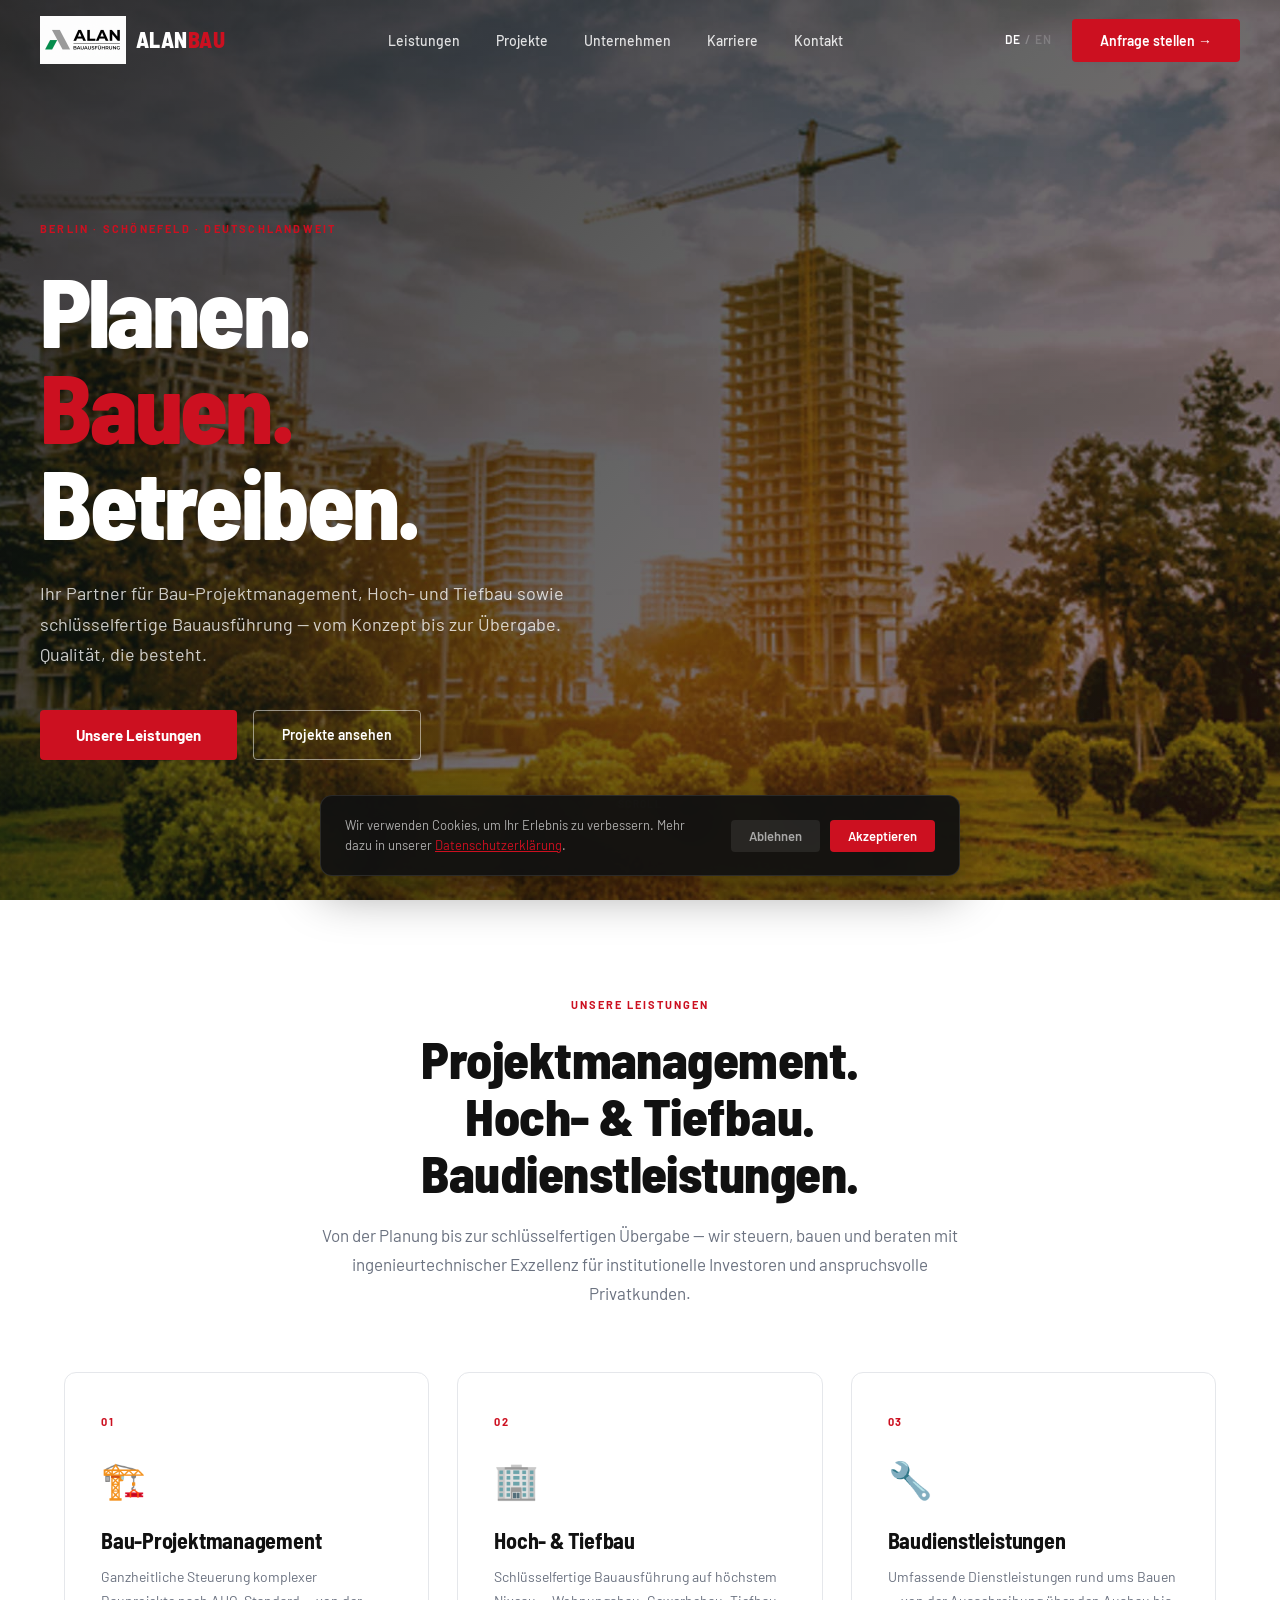
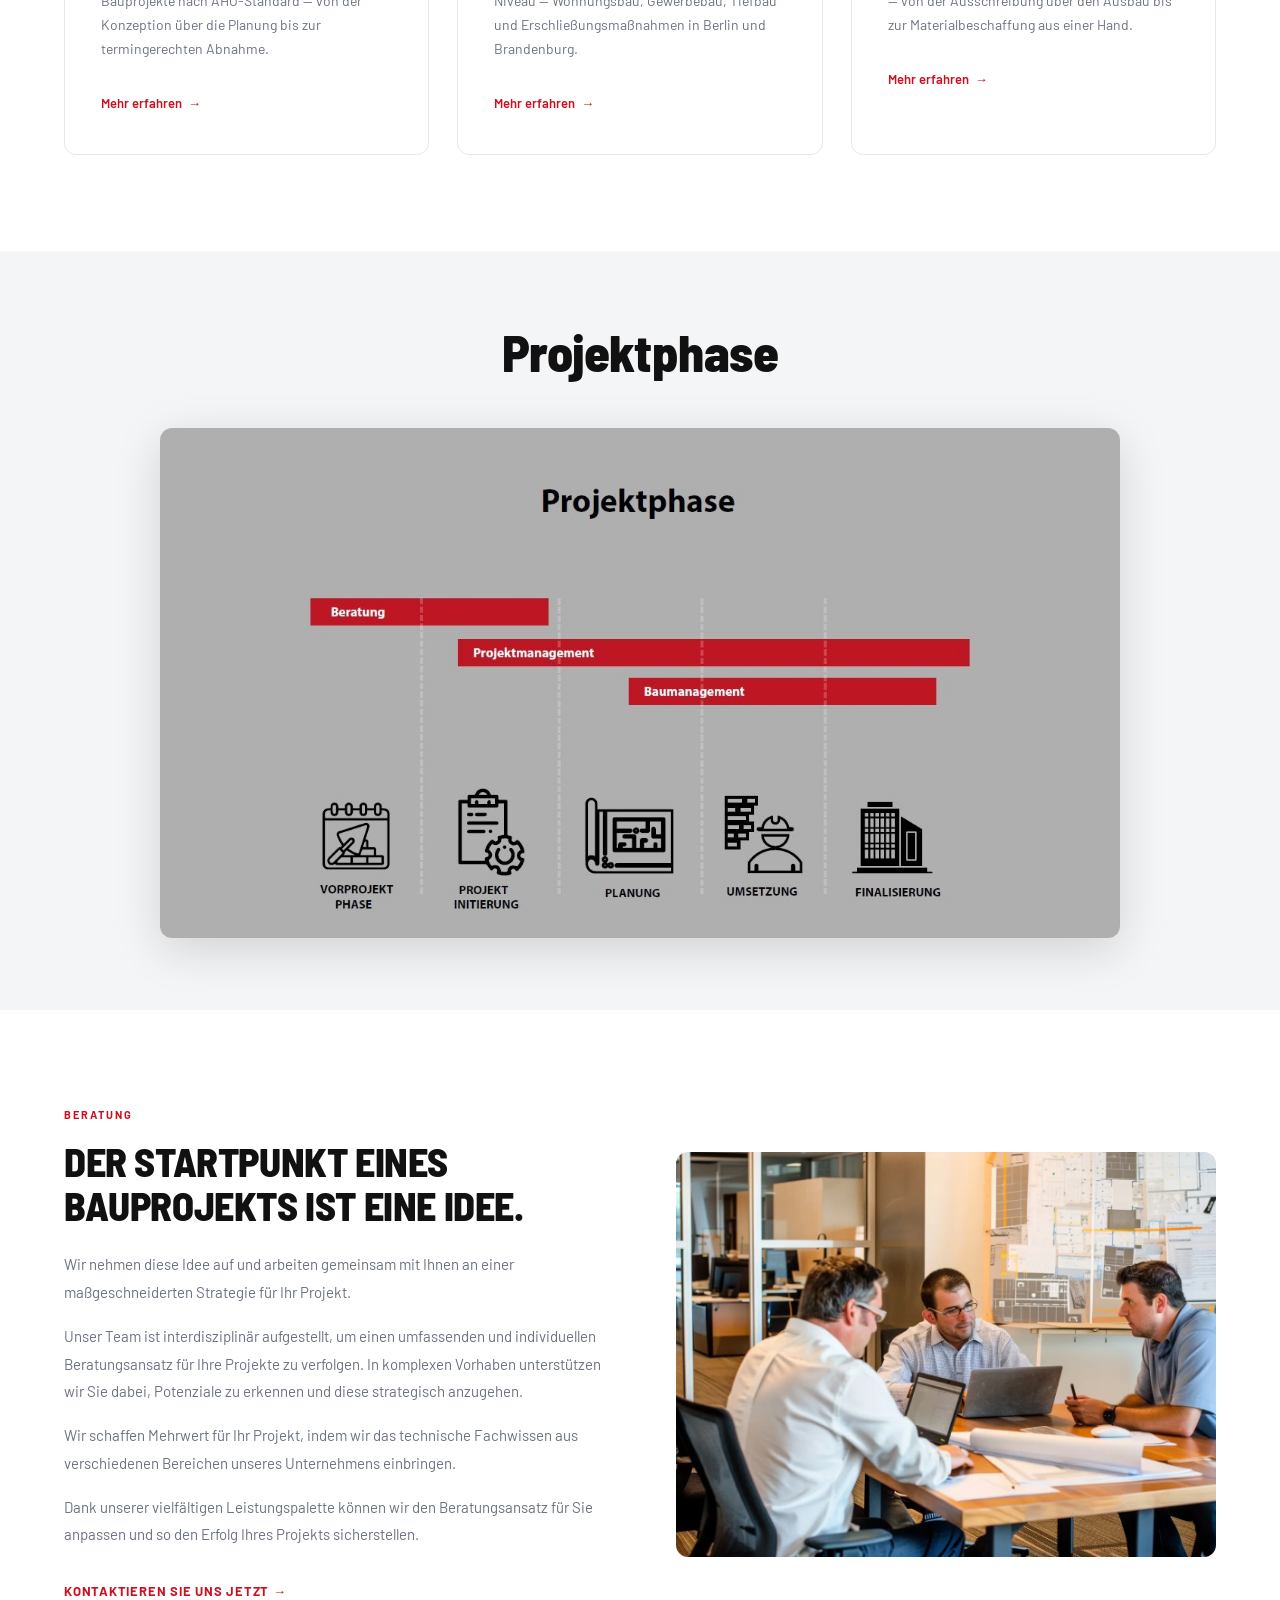
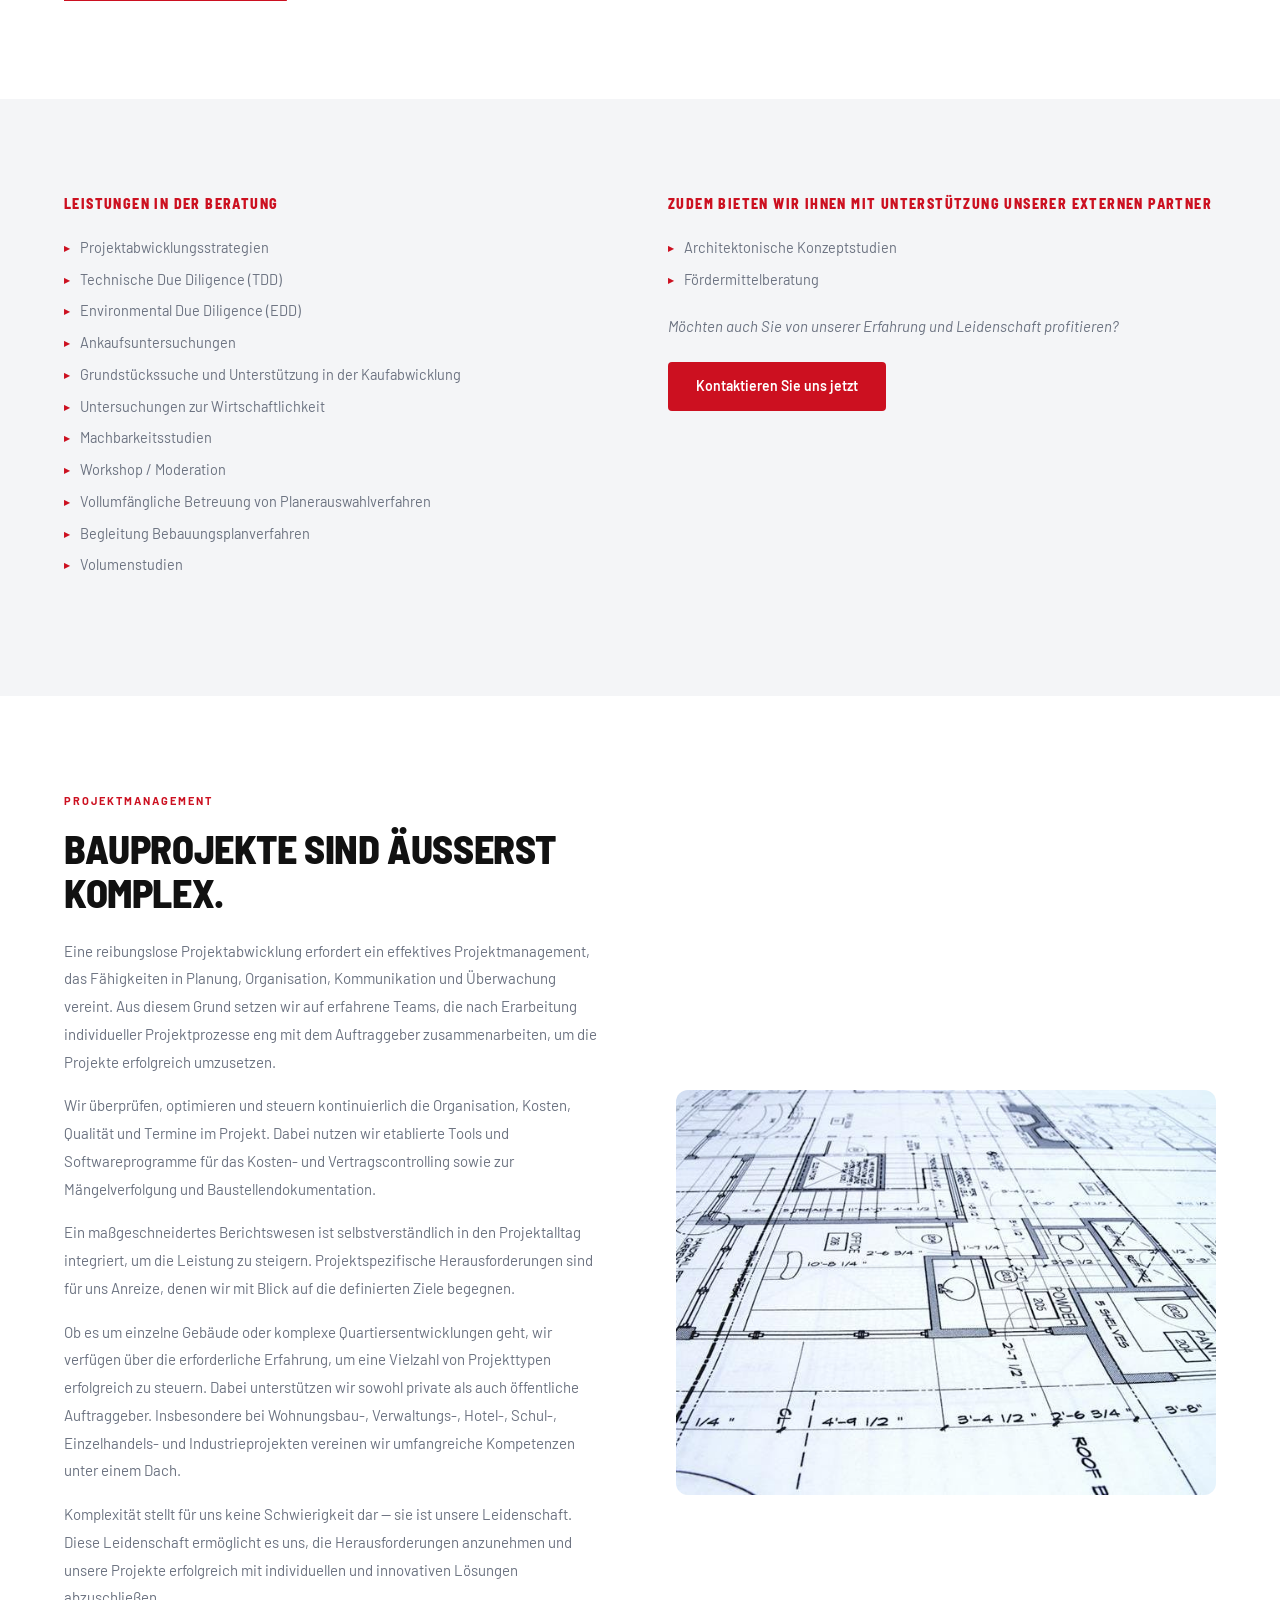
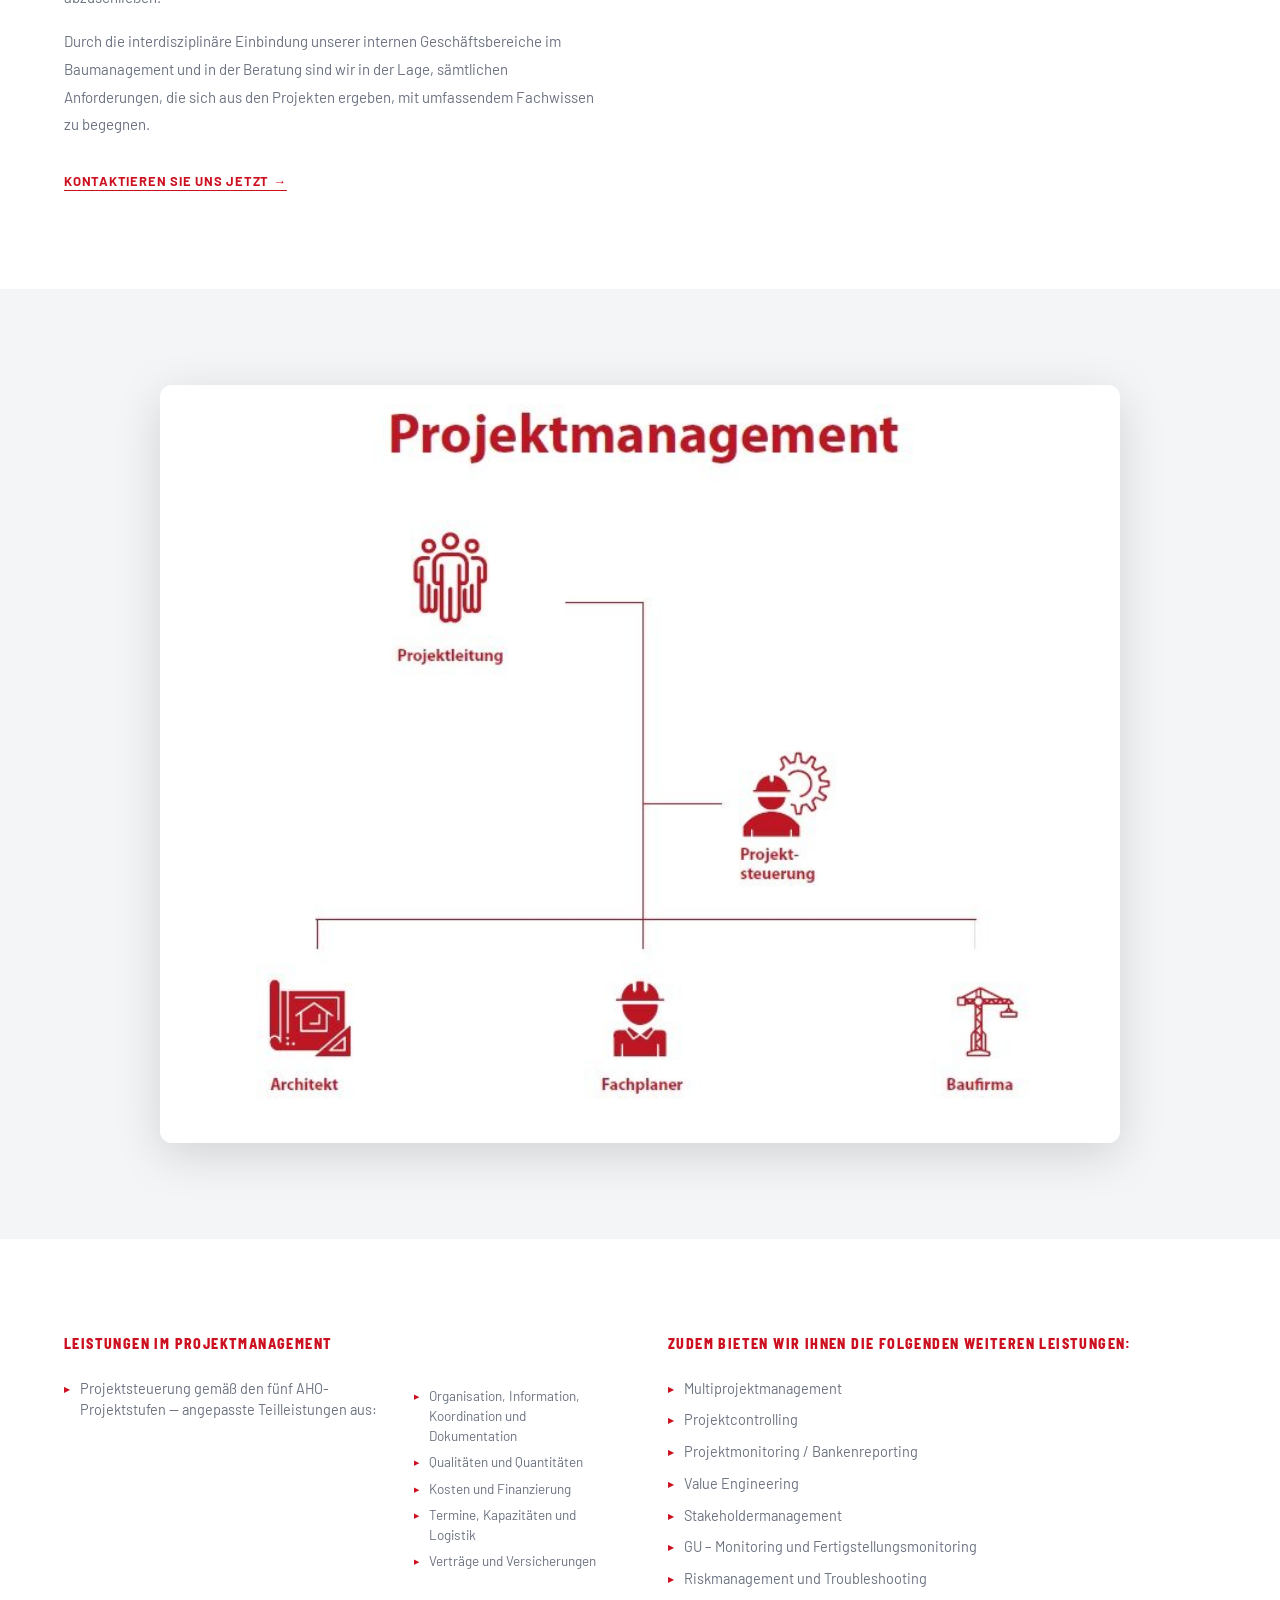
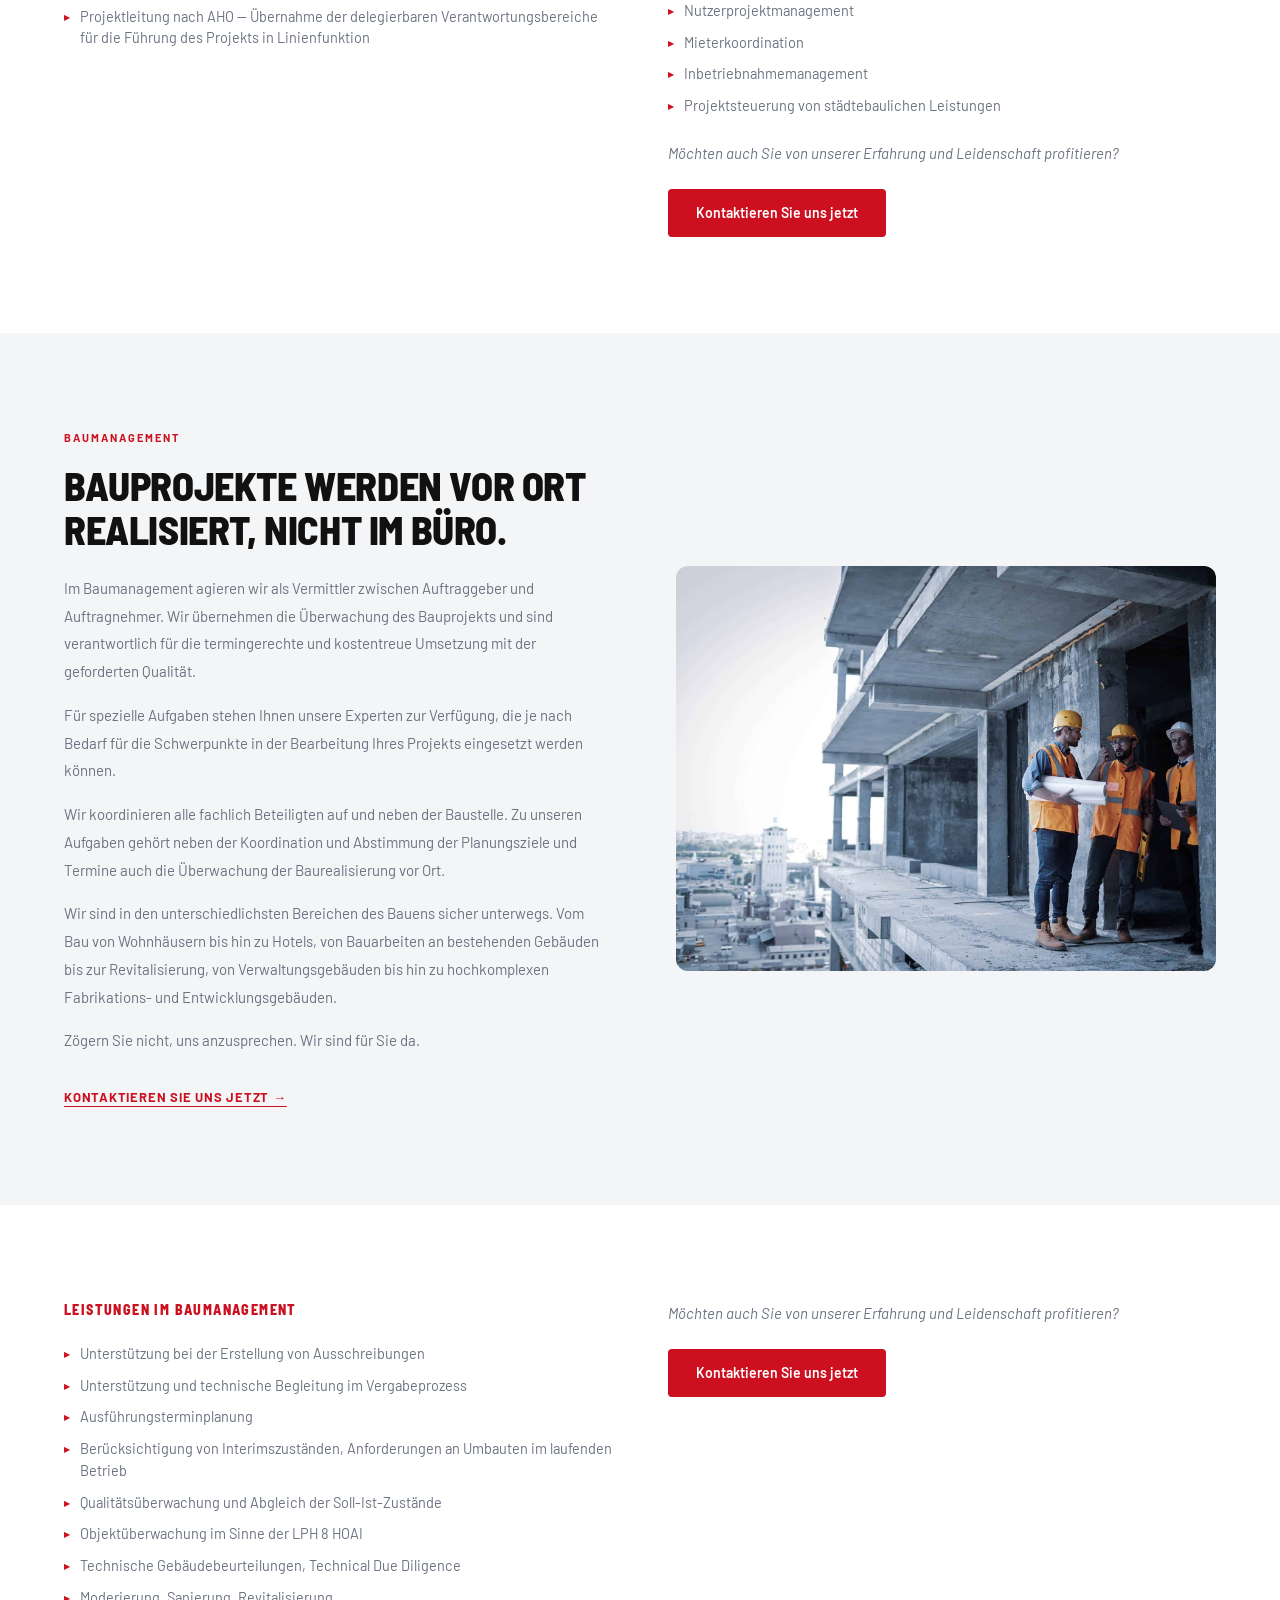
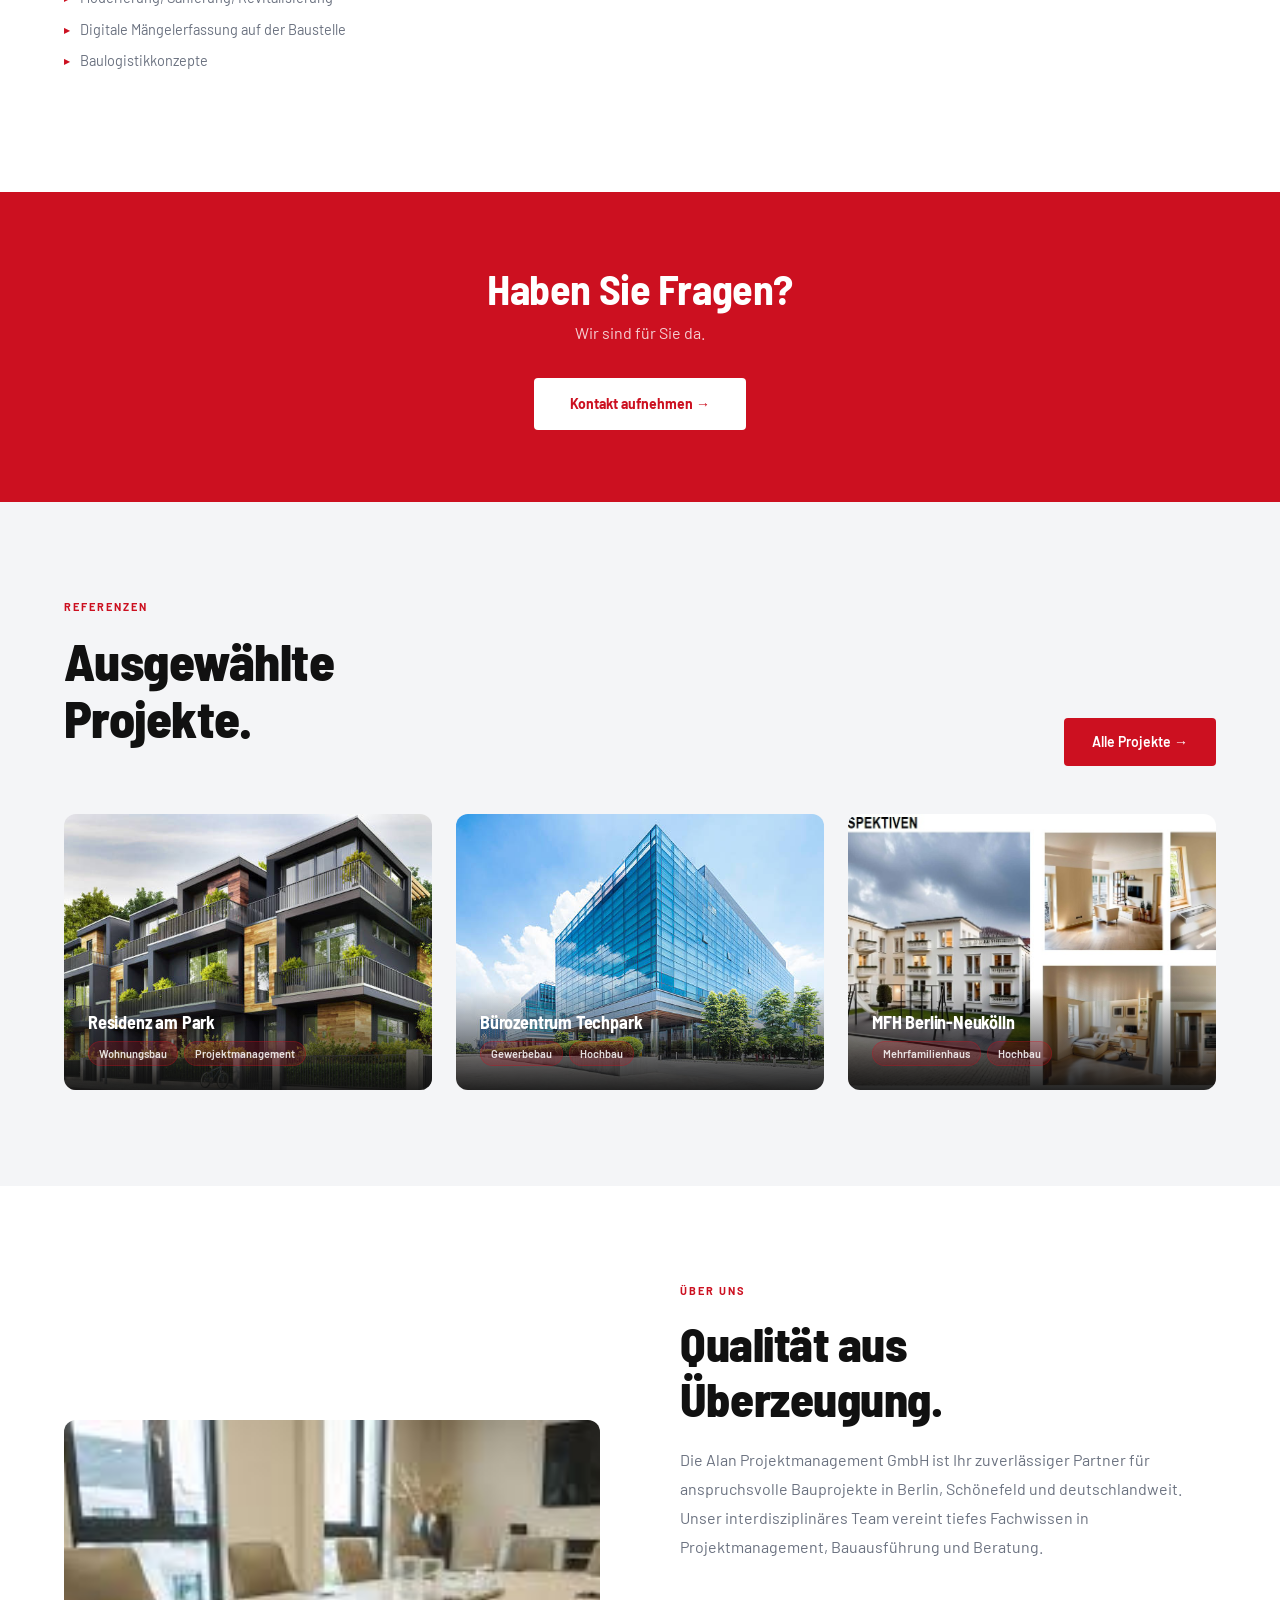
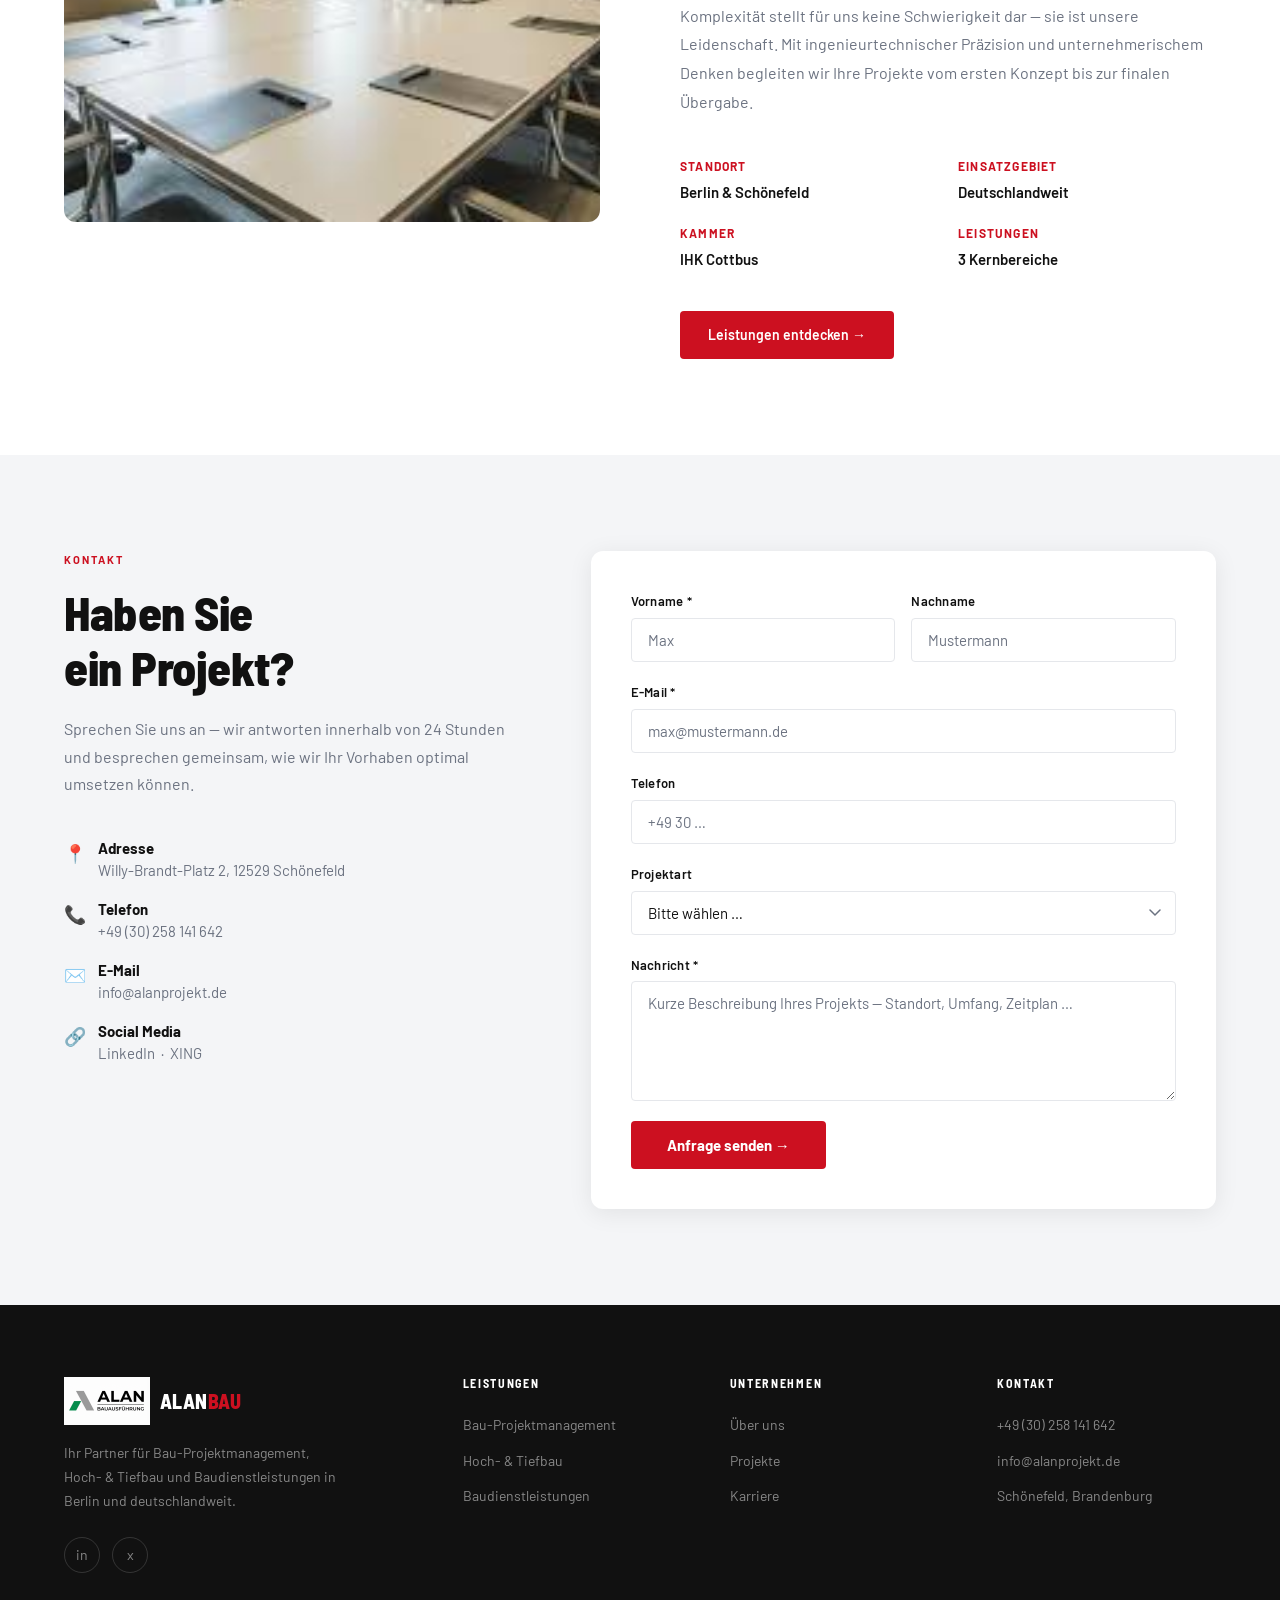
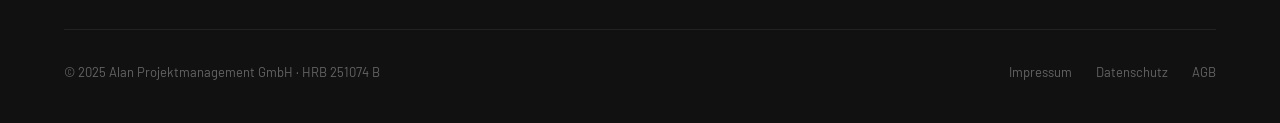
==== index.html @ 05eccf6a "feat: add complete alanbau.de website (v2.1) All HTML pages, CSS, JS, assets, robots.txt, sitemap.xm" ====
<!DOCTYPE html>
<html lang="de">
<head>
  <meta charset="UTF-8">
  <meta name="viewport" content="width=device-width, initial-scale=1.0">

  <!-- Security -->
  <meta http-equiv="X-Frame-Options" content="SAMEORIGIN">
  <meta http-equiv="Referrer-Policy" content="strict-origin-when-cross-origin">
  <meta http-equiv="Permissions-Policy" content="camera=(), microphone=(), geolocation=()">

  <!-- SEO -->
  <title>ALANBAU — Bau-Projektmanagement · Hoch- & Tiefbau · Berlin & Brandenburg</title>
  <meta name="description" content="Alan Projektmanagement GmbH — Ihr Partner für Bau-Projektmanagement, Hoch- & Tiefbau und Baudienstleistungen in Berlin, Schönefeld und deutschlandweit. Vom Konzept bis zur Übergabe.">
  <meta name="robots" content="index, follow">
  <link rel="canonical" href="https://www.alanbau.de/">

  <!-- Open Graph -->
  <meta property="og:type"        content="website">
  <meta property="og:url"         content="https://www.alanbau.de/">
  <meta property="og:title"       content="ALANBAU — Bau-Projektmanagement · Hoch- & Tiefbau · Berlin">
  <meta property="og:description" content="Ihr Partner für Bau-Projektmanagement, Hoch- & Tiefbau und Baudienstleistungen. Qualität aus Überzeugung — vom Konzept bis zur Übergabe.">
  <meta property="og:image"       content="https://www.alanbau.de/assets/images/bauprojekt.jpg">
  <meta property="og:locale"      content="de_DE">

  <!-- Favicon -->
  <link rel="icon" href="./assets/favicon.ico">

  <!-- Fonts -->
  <link rel="preconnect" href="https://fonts.googleapis.com">
  <link rel="preconnect" href="https://fonts.gstatic.com" crossorigin>
  <link rel="stylesheet" href="https://fonts.googleapis.com/css2?family=Barlow:wght@400;500;600&family=Barlow+Semi+Condensed:wght@600;700;800&display=swap">

  <!-- Styles -->
  <link rel="stylesheet" href="./assets/css/main.css">

  <!-- Schema.org -->
  <script type="application/ld+json">
  {
    "@context": "https://schema.org",
    "@type": "LocalBusiness",
    "name": "Alan Projektmanagement GmbH",
    "alternateName": "ALANBAU",
    "url": "https://www.alanbau.de",
    "logo": "https://www.alanbau.de/assets/images/logo.png",
    "image": "https://www.alanbau.de/assets/images/bauprojekt.jpg",
    "telephone": "+4930258141642",
    "email": "info@alanprojekt.de",
    "address": {
      "@type": "PostalAddress",
      "streetAddress": "Willy-Brandt-Platz 2",
      "postalCode": "12529",
      "addressLocality": "Schönefeld",
      "addressRegion": "Brandenburg",
      "addressCountry": "DE"
    },
    "geo": {
      "@type": "GeoCoordinates",
      "latitude": 52.3804,
      "longitude": 13.5210
    },
    "areaServed": ["Berlin", "Brandenburg", "Deutschland"],
    "sameAs": [
      "https://www.linkedin.com/company/alan-consulting-bau-projektmanagement-gmbh/",
      "https://www.xing.com/pages/alan-projektmanagement-gmbh/about_us"
    ]
  }
  </script>
</head>
<body>

  <!-- ═══════════════════════════ COOKIE BANNER ═══════════════════════════ -->
  <div class="cookie-banner" id="cookie-banner" style="display:none" role="dialog" aria-label="Cookie-Einstellungen">
    <p class="cookie-text">
      Wir verwenden Cookies, um Ihr Erlebnis zu verbessern.
      Mehr dazu in unserer <a href="./datenschutz.html">Datenschutzerklärung</a>.
    </p>
    <div class="cookie-actions">
      <button class="cookie-btn cookie-btn--decline" id="cookie-decline">Ablehnen</button>
      <button class="cookie-btn cookie-btn--accept"  id="cookie-accept">Akzeptieren</button>
    </div>
  </div>

  <!-- ═══════════════════════════ MOBILE OVERLAY ═══════════════════════════ -->
  <div class="nav-mobile-overlay" id="mobile-overlay" role="navigation" aria-label="Mobile Navigation">
    <button class="nav-mobile-close" id="mobile-close" aria-label="Menü schließen">&#x2715;</button>
    <a href="#services">Leistungen</a>
    <a href="#projects">Projekte</a>
    <a href="./ueber-uns.html">Unternehmen</a>
    <a href="./karriere.html">Karriere</a>
    <a href="#contact">Kontakt</a>
  </div>

  <!-- ═══════════════════════════ NAVBAR ═══════════════════════════ -->
  <nav id="navbar" role="navigation" aria-label="Hauptnavigation">
    <a href="./index.html" class="nav-logo" aria-label="ALANBAU — Startseite">
      <img src="./assets/images/logo.png" alt="ALANBAU Logo" width="48" height="48">
      <span class="nav-logo-text">ALAN<span class="red">BAU</span></span>
    </a>

    <ul class="nav-links">
      <li><a href="#services">Leistungen</a></li>
      <li><a href="#projects">Projekte</a></li>
      <li><a href="./ueber-uns.html">Unternehmen</a></li>
      <li><a href="./karriere.html">Karriere</a></li>
      <li><a href="#contact">Kontakt</a></li>
    </ul>

    <div class="nav-right">
      <div class="lang-toggle" aria-label="Sprache">
        <span class="active">DE</span>
        <span style="color:rgba(255,255,255,0.25)">/</span>
        <span style="opacity:0.3">EN</span>
      </div>
      <button class="btn-primary" onclick="document.getElementById('contact').scrollIntoView({behavior:'smooth'})" aria-label="Projektanfrage stellen">
        Anfrage stellen →
      </button>
      <button class="nav-hamburger" id="hamburger" aria-label="Menü öffnen" aria-expanded="false" aria-controls="mobile-overlay">
        <span></span>
        <span></span>
        <span></span>
      </button>
    </div>
  </nav>

  <!-- ═══════════════════════════ HERO ═══════════════════════════ -->
  <section id="hero" aria-label="Hero">
    <video class="hero-bg" autoplay loop muted playsinline aria-hidden="true" poster="./assets/images/bauprojekt.jpg">
      <source src="./assets/video/hero.mp4" type="video/mp4">
    </video>
    <div class="hero-gradient" aria-hidden="true"></div>

    <div class="hero-content">
      <p class="hero-eyebrow" id="hero-eyebrow">BERLIN · SCHÖNEFELD · DEUTSCHLANDWEIT</p>

      <h1 class="hero-title" id="hero-title">
        Planen.<br>
        <span class="red">Bauen.</span><br>
        Betreiben.
      </h1>

      <p class="hero-sub" id="hero-sub">
        Ihr Partner für Bau-Projektmanagement, Hoch- und Tiefbau sowie schlüsselfertige Bauausführung — vom Konzept bis zur Übergabe. Qualität, die besteht.
      </p>

      <div class="hero-ctas" id="hero-ctas">
        <button class="btn-hero" onclick="document.getElementById('services').scrollIntoView({behavior:'smooth'})">
          Unsere Leistungen
        </button>
        <button class="btn-ghost" onclick="document.getElementById('projects').scrollIntoView({behavior:'smooth'})">
          Projekte ansehen
        </button>
      </div>
    </div>

    <div class="hero-scroll" aria-hidden="true">
      <span>Scroll</span>
      <div class="scroll-line"></div>
    </div>
  </section>

  <!-- ═══════════════════════════ SERVICES ═══════════════════════════ -->
  <section id="services" class="section" aria-labelledby="services-title">
    <div class="container">
      <div class="services-header">
        <p class="section-label">Unsere Leistungen</p>
        <h2 class="section-title" id="services-title">
          Projektmanagement.<br>Hoch- &amp; Tiefbau.<br>Baudienstleistungen.
        </h2>
        <p class="section-sub">
          Von der Planung bis zur schlüsselfertigen Übergabe — wir steuern, bauen und beraten mit ingenieurtechnischer Exzellenz für institutionelle Investoren und anspruchsvolle Privatkunden.
        </p>
      </div>

      <div class="services-grid">
        <!-- Card 1 -->
        <div class="service-card tilt-card reveal" data-service="projektmanagement" role="button" tabindex="0" aria-label="Mehr zu Bau-Projektmanagement">
          <p class="service-num">01</p>
          <span class="service-icon" aria-hidden="true">🏗️</span>
          <h3 class="service-name">Bau-Projektmanagement</h3>
          <p class="service-desc">
            Ganzheitliche Steuerung komplexer Bauprojekte nach AHO-Standard — von der Konzeption über die Planung bis zur termingerechten Abnahme.
          </p>
          <span class="service-link">Mehr erfahren <span aria-hidden="true">→</span></span>
        </div>

        <!-- Card 2 -->
        <div class="service-card tilt-card reveal" data-service="hochtiefbau" role="button" tabindex="0" aria-label="Mehr zu Hoch- und Tiefbau">
          <p class="service-num">02</p>
          <span class="service-icon" aria-hidden="true">🏢</span>
          <h3 class="service-name">Hoch- &amp; Tiefbau</h3>
          <p class="service-desc">
            Schlüsselfertige Bauausführung auf höchstem Niveau — Wohnungsbau, Gewerbebau, Tiefbau und Erschließungsmaßnahmen in Berlin und Brandenburg.
          </p>
          <span class="service-link">Mehr erfahren <span aria-hidden="true">→</span></span>
        </div>

        <!-- Card 3 -->
        <div class="service-card tilt-card reveal" data-service="baudienstleistungen" role="button" tabindex="0" aria-label="Mehr zu Baudienstleistungen">
          <p class="service-num">03</p>
          <span class="service-icon" aria-hidden="true">🔧</span>
          <h3 class="service-name">Baudienstleistungen</h3>
          <p class="service-desc">
            Umfassende Dienstleistungen rund ums Bauen — von der Ausschreibung über den Ausbau bis zur Materialbeschaffung aus einer Hand.
          </p>
          <span class="service-link">Mehr erfahren <span aria-hidden="true">→</span></span>
        </div>
      </div>
    </div>
  </section>

  <!-- ═══════════════════════════ PROJEKTPHASE INFOGRAFIK ═══════════════════════════ -->
  <section id="projektphasen" aria-labelledby="projektphasen-title">
    <div class="container">
      <div class="infografik-wrap reveal">
        <h2 class="section-title" id="projektphasen-title">Projektphase</h2>
        <img
          class="infografik-img"
          src="./assets/images/projektphase-infografik.jpg"
          alt="Übersicht der Projektphasen: Beratung, Projektmanagement und Baumanagement über Vorprojektphase, Projektinitiierung, Planung, Umsetzung und Finalisierung"
          loading="lazy">
      </div>
    </div>
  </section>

  <!-- ═══════════════════════════ BERATUNG ═══════════════════════════ -->
  <section class="section" id="beratung" aria-labelledby="beratung-title">
    <div class="container">
      <div class="content-split reveal">
        <div>
          <p class="section-label">Beratung</p>
          <h2 class="content-title" id="beratung-title">Der Startpunkt eines Bauprojekts ist eine Idee.</h2>
          <div class="content-body">
            <p>Wir nehmen diese Idee auf und arbeiten gemeinsam mit Ihnen an einer maßgeschneiderten Strategie für Ihr Projekt.</p>
            <p>Unser Team ist interdisziplinär aufgestellt, um einen umfassenden und individuellen Beratungsansatz für Ihre Projekte zu verfolgen. In komplexen Vorhaben unterstützen wir Sie dabei, Potenziale zu erkennen und diese strategisch anzugehen.</p>
            <p>Wir schaffen Mehrwert für Ihr Projekt, indem wir das technische Fachwissen aus verschiedenen Bereichen unseres Unternehmens einbringen.</p>
            <p>Dank unserer vielfältigen Leistungspalette können wir den Beratungsansatz für Sie anpassen und so den Erfolg Ihres Projekts sicherstellen.</p>
          </div>
          <a href="#contact" class="content-cta">Kontaktieren Sie uns jetzt →</a>
        </div>
        <div class="content-img-wrap">
          <img src="./assets/images/team-meeting.webp" alt="Beratungsgespräch im Team — Alan Projektmanagement GmbH" loading="lazy">
        </div>
      </div>
    </div>
  </section>

  <!-- Beratung — Leistungsliste -->
  <section class="section section--alt" aria-label="Leistungen in der Beratung">
    <div class="container">
      <div class="leistungen-cols reveal">
        <div>
          <h3 class="leistungen-col-title">Leistungen in der Beratung</h3>
          <ul class="leistungen-list">
            <li>Projektabwicklungsstrategien</li>
            <li>Technische Due Diligence (TDD)</li>
            <li>Environmental Due Diligence (EDD)</li>
            <li>Ankaufsuntersuchungen</li>
            <li>Grundstückssuche und Unterstützung in der Kaufabwicklung</li>
            <li>Untersuchungen zur Wirtschaftlichkeit</li>
            <li>Machbarkeitsstudien</li>
            <li>Workshop / Moderation</li>
            <li>Vollumfängliche Betreuung von Planerauswahlverfahren</li>
            <li>Begleitung Bebauungsplanverfahren</li>
            <li>Volumenstudien</li>
          </ul>
        </div>
        <div>
          <h3 class="leistungen-col-title">Zudem bieten wir Ihnen mit Unterstützung unserer externen Partner</h3>
          <ul class="leistungen-list">
            <li>Architektonische Konzeptstudien</li>
            <li>Fördermittelberatung</li>
          </ul>
          <p class="leistungen-cta-text">Möchten auch Sie von unserer Erfahrung und Leidenschaft profitieren?</p>
          <a href="#contact" class="btn-primary">Kontaktieren Sie uns jetzt</a>
        </div>
      </div>
    </div>
  </section>

  <!-- ═══════════════════════════ PROJEKTMANAGEMENT DETAIL ═══════════════════════════ -->
  <section class="section" id="projektmanagement-detail" aria-labelledby="pm-title">
    <div class="container">
      <div class="content-split content-split--reverse reveal">
        <div class="content-img-wrap">
          <img src="./assets/images/architekturplaene.jpg" alt="Projektmanagement — Team bei der Bauplanung" loading="lazy">
        </div>
        <div>
          <p class="section-label">Projektmanagement</p>
          <h2 class="content-title" id="pm-title">Bauprojekte sind äusserst komplex.</h2>
          <div class="content-body">
            <p>Eine reibungslose Projektabwicklung erfordert ein effektives Projektmanagement, das Fähigkeiten in Planung, Organisation, Kommunikation und Überwachung vereint. Aus diesem Grund setzen wir auf erfahrene Teams, die nach Erarbeitung individueller Projektprozesse eng mit dem Auftraggeber zusammenarbeiten, um die Projekte erfolgreich umzusetzen.</p>
            <p>Wir überprüfen, optimieren und steuern kontinuierlich die Organisation, Kosten, Qualität und Termine im Projekt. Dabei nutzen wir etablierte Tools und Softwareprogramme für das Kosten- und Vertragscontrolling sowie zur Mängelverfolgung und Baustellendokumentation.</p>
            <p>Ein maßgeschneidertes Berichtswesen ist selbstverständlich in den Projektalltag integriert, um die Leistung zu steigern. Projektspezifische Herausforderungen sind für uns Anreize, denen wir mit Blick auf die definierten Ziele begegnen.</p>
            <p>Ob es um einzelne Gebäude oder komplexe Quartiersentwicklungen geht, wir verfügen über die erforderliche Erfahrung, um eine Vielzahl von Projekttypen erfolgreich zu steuern. Dabei unterstützen wir sowohl private als auch öffentliche Auftraggeber. Insbesondere bei Wohnungsbau-, Verwaltungs-, Hotel-, Schul-, Einzelhandels- und Industrieprojekten vereinen wir umfangreiche Kompetenzen unter einem Dach.</p>
            <p>Komplexität stellt für uns keine Schwierigkeit dar — sie ist unsere Leidenschaft. Diese Leidenschaft ermöglicht es uns, die Herausforderungen anzunehmen und unsere Projekte erfolgreich mit individuellen und innovativen Lösungen abzuschließen.</p>
            <p>Durch die interdisziplinäre Einbindung unserer internen Geschäftsbereiche im Baumanagement und in der Beratung sind wir in der Lage, sämtlichen Anforderungen, die sich aus den Projekten ergeben, mit umfassendem Fachwissen zu begegnen.</p>
          </div>
          <a href="#contact" class="content-cta">Kontaktieren Sie uns jetzt →</a>
        </div>
      </div>
    </div>
  </section>

  <!-- Projektmanagement — Infografik -->
  <section class="section section--alt" aria-label="Projektmanagement Struktur">
    <div class="container">
      <div class="infografik-wrap reveal">
        <img
          class="infografik-img"
          src="./assets/images/projektmanagement-infografik.jpg"
          alt="Projektmanagement Organigramm: Projektleitung — Projektsteuerung — Architekt, Fachplaner, Baufirma"
          loading="lazy">
      </div>
    </div>
  </section>

  <!-- Projektmanagement — Leistungsliste -->
  <section class="section" aria-label="Leistungen im Projektmanagement">
    <div class="container">
      <div class="leistungen-cols reveal">
        <div>
          <h3 class="leistungen-col-title">Leistungen im Projektmanagement</h3>
          <ul class="leistungen-list">
            <li>
              Projektsteuerung gemäß den fünf AHO-Projektstufen — angepasste Teilleistungen aus:
              <ul class="leistungen-list leistungen-list--sub">
                <li>Organisation, Information, Koordination und Dokumentation</li>
                <li>Qualitäten und Quantitäten</li>
                <li>Kosten und Finanzierung</li>
                <li>Termine, Kapazitäten und Logistik</li>
                <li>Verträge und Versicherungen</li>
              </ul>
            </li>
            <li>Projektleitung nach AHO — Übernahme der delegierbaren Verantwortungsbereiche für die Führung des Projekts in Linienfunktion</li>
          </ul>
        </div>
        <div>
          <h3 class="leistungen-col-title">Zudem bieten wir Ihnen die folgenden weiteren Leistungen:</h3>
          <ul class="leistungen-list">
            <li>Multiprojektmanagement</li>
            <li>Projektcontrolling</li>
            <li>Projektmonitoring / Bankenreporting</li>
            <li>Value Engineering</li>
            <li>Stakeholdermanagement</li>
            <li>GU – Monitoring und Fertigstellungsmonitoring</li>
            <li>Riskmanagement und Troubleshooting</li>
            <li>Nutzerprojektmanagement</li>
            <li>Mieterkoordination</li>
            <li>Inbetriebnahmemanagement</li>
            <li>Projektsteuerung von städtebaulichen Leistungen</li>
          </ul>
          <p class="leistungen-cta-text">Möchten auch Sie von unserer Erfahrung und Leidenschaft profitieren?</p>
          <a href="#contact" class="btn-primary">Kontaktieren Sie uns jetzt</a>
        </div>
      </div>
    </div>
  </section>

  <!-- ═══════════════════════════ BAUMANAGEMENT ═══════════════════════════ -->
  <section class="section section--alt" id="baumanagement" aria-labelledby="bm-title">
    <div class="container">
      <div class="content-split reveal">
        <div>
          <p class="section-label">Baumanagement</p>
          <h2 class="content-title" id="bm-title">Bauprojekte werden vor Ort realisiert, nicht im Büro.</h2>
          <div class="content-body">
            <p>Im Baumanagement agieren wir als Vermittler zwischen Auftraggeber und Auftragnehmer. Wir übernehmen die Überwachung des Bauprojekts und sind verantwortlich für die termingerechte und kostentreue Umsetzung mit der geforderten Qualität.</p>
            <p>Für spezielle Aufgaben stehen Ihnen unsere Experten zur Verfügung, die je nach Bedarf für die Schwerpunkte in der Bearbeitung Ihres Projekts eingesetzt werden können.</p>
            <p>Wir koordinieren alle fachlich Beteiligten auf und neben der Baustelle. Zu unseren Aufgaben gehört neben der Koordination und Abstimmung der Planungsziele und Termine auch die Überwachung der Baurealisierung vor Ort.</p>
            <p>Wir sind in den unterschiedlichsten Bereichen des Bauens sicher unterwegs. Vom Bau von Wohnhäusern bis hin zu Hotels, von Bauarbeiten an bestehenden Gebäuden bis zur Revitalisierung, von Verwaltungsgebäuden bis hin zu hochkomplexen Fabrikations- und Entwicklungsgebäuden.</p>
            <p>Zögern Sie nicht, uns anzusprechen. Wir sind für Sie da.</p>
          </div>
          <a href="#contact" class="content-cta">Kontaktieren Sie uns jetzt →</a>
        </div>
        <div class="content-img-wrap">
          <img src="./assets/images/bauarbeiter.jpg" alt="Baumanagement — Fachleute auf der Baustelle bei der Planung" loading="lazy">
        </div>
      </div>
    </div>
  </section>

  <!-- Baumanagement — Leistungsliste -->
  <section class="section" aria-label="Leistungen im Baumanagement">
    <div class="container">
      <div class="leistungen-cols reveal">
        <div>
          <h3 class="leistungen-col-title">Leistungen im Baumanagement</h3>
          <ul class="leistungen-list">
            <li>Unterstützung bei der Erstellung von Ausschreibungen</li>
            <li>Unterstützung und technische Begleitung im Vergabeprozess</li>
            <li>Ausführungsterminplanung</li>
            <li>Berücksichtigung von Interimszuständen, Anforderungen an Umbauten im laufenden Betrieb</li>
            <li>Qualitätsüberwachung und Abgleich der Soll-Ist-Zustände</li>
            <li>Objektüberwachung im Sinne der LPH 8 HOAI</li>
            <li>Technische Gebäudebeurteilungen, Technical Due Diligence</li>
            <li>Moderierung, Sanierung, Revitalisierung</li>
            <li>Digitale Mängelerfassung auf der Baustelle</li>
            <li>Baulogistikkonzepte</li>
          </ul>
        </div>
        <div>
          <p class="leistungen-cta-text">Möchten auch Sie von unserer Erfahrung und Leidenschaft profitieren?</p>
          <a href="#contact" class="btn-primary">Kontaktieren Sie uns jetzt</a>
        </div>
      </div>
    </div>
  </section>

  <!-- ═══════════════════════════ CTA CALLOUT ═══════════════════════════ -->
  <section class="cta-callout" aria-label="Kontaktaufruf">
    <div class="container">
      <h2>Haben Sie Fragen?</h2>
      <p>Wir sind für Sie da.</p>
      <a href="#contact" class="btn-white">Kontakt aufnehmen →</a>
    </div>
  </section>

  <!-- ═══════════════════════════ PROJECTS ═══════════════════════════ -->
  <section id="projects" class="section section--alt" aria-labelledby="projects-title">
    <div class="container">
      <div class="projects-header">
        <div>
          <p class="section-label">Referenzen</p>
          <h2 class="section-title" id="projects-title">Ausgewählte<br>Projekte.</h2>
        </div>
        <a href="./projekte.html" class="btn-primary">Alle Projekte →</a>
      </div>

      <div class="projects-grid">
        <!-- Projekt 1 -->
        <div class="project-card reveal"
             data-lightbox="./assets/images/projekt-residenz-am-park.jpg"
             data-lightbox-alt="Residenz am Park"
             role="button" tabindex="0" aria-label="Projekt: Residenz am Park — Vollbild öffnen">
          <img class="project-img" src="./assets/images/projekt-residenz-am-park.jpg" alt="Residenz am Park — Wohnbauprojekt" loading="lazy">
          <div class="project-card-content">
            <h3 class="project-name">Residenz am Park</h3>
            <div class="project-tags">
              <span class="project-tag">Wohnungsbau</span>
              <span class="project-tag">Projektmanagement</span>
            </div>
          </div>
        </div>

        <!-- Projekt 2 -->
        <div class="project-card reveal"
             data-lightbox="./assets/images/projekt-buerozentrum-techpark.jpg"
             data-lightbox-alt="Bürozentrum Techpark"
             role="button" tabindex="0" aria-label="Projekt: Bürozentrum Techpark — Vollbild öffnen">
          <img class="project-img" src="./assets/images/projekt-buerozentrum-techpark.jpg" alt="Bürozentrum Techpark — Gewerbebau" loading="lazy">
          <div class="project-card-content">
            <h3 class="project-name">Bürozentrum Techpark</h3>
            <div class="project-tags">
              <span class="project-tag">Gewerbebau</span>
              <span class="project-tag">Hochbau</span>
            </div>
          </div>
        </div>

        <!-- Projekt 3 -->
        <div class="project-card reveal"
             data-lightbox="./assets/images/projekt-mfh-berlin.jpg"
             data-lightbox-alt="MFH Berlin-Neukölln"
             role="button" tabindex="0" aria-label="Projekt: MFH Berlin-Neukölln — Vollbild öffnen">
          <img class="project-img" src="./assets/images/projekt-mfh-berlin.jpg" alt="MFH Berlin-Neukölln — Mehrfamilienhaus" loading="lazy">
          <div class="project-card-content">
            <h3 class="project-name">MFH Berlin-Neukölln</h3>
            <div class="project-tags">
              <span class="project-tag">Mehrfamilienhaus</span>
              <span class="project-tag">Hochbau</span>
            </div>
          </div>
        </div>
      </div>
    </div>
  </section>

  <!-- ═══════════════════════════ ABOUT ═══════════════════════════ -->
  <section id="about" class="section" aria-labelledby="about-title">
    <div class="container">
      <div class="about-grid">
        <div class="about-img-wrap reveal">
          <img src="./assets/images/besprechungsraum.jpg" alt="Besprechungsraum der Alan Projektmanagement GmbH" loading="lazy">
          <div class="about-img-accent" aria-hidden="true"></div>
        </div>

        <div class="reveal">
          <p class="section-label">Über uns</p>
          <h2 class="about-title" id="about-title">Qualität aus<br>Überzeugung.</h2>
          <p class="about-text">
            Die Alan Projektmanagement GmbH ist Ihr zuverlässiger Partner für anspruchsvolle Bauprojekte in Berlin, Schönefeld und deutschlandweit. Unser interdisziplinäres Team vereint tiefes Fachwissen in Projektmanagement, Bauausführung und Beratung.
          </p>
          <p class="about-text">
            Komplexität stellt für uns keine Schwierigkeit dar — sie ist unsere Leidenschaft. Mit ingenieurtechnischer Präzision und unternehmerischem Denken begleiten wir Ihre Projekte vom ersten Konzept bis zur finalen Übergabe.
          </p>

          <div class="about-usps">
            <div class="usp-item">
              <span class="usp-label">Standort</span>
              <span class="usp-value">Berlin &amp; Schönefeld</span>
            </div>
            <div class="usp-item">
              <span class="usp-label">Einsatzgebiet</span>
              <span class="usp-value">Deutschlandweit</span>
            </div>
            <div class="usp-item">
              <span class="usp-label">Kammer</span>
              <span class="usp-value">IHK Cottbus</span>
            </div>
            <div class="usp-item">
              <span class="usp-label">Leistungen</span>
              <span class="usp-value">3 Kernbereiche</span>
            </div>
          </div>

          <a href="./leistungen.html" class="btn-primary">Leistungen entdecken →</a>
        </div>
      </div>
    </div>
  </section>

  <!-- ═══════════════════════════ CONTACT ═══════════════════════════ -->
  <section id="contact" class="section section--alt" aria-labelledby="contact-title">
    <div class="container">
      <div class="contact-grid">
        <div class="reveal">
          <p class="section-label">Kontakt</p>
          <h2 class="contact-title" id="contact-title">Haben Sie<br>ein Projekt?</h2>
          <p class="contact-sub">
            Sprechen Sie uns an — wir antworten innerhalb von 24 Stunden und besprechen gemeinsam, wie wir Ihr Vorhaben optimal umsetzen können.
          </p>

          <div class="contact-info">
            <div class="contact-info-item">
              <span class="contact-info-icon" aria-hidden="true">📍</span>
              <div class="contact-info-text">
                <strong>Adresse</strong>
                Willy-Brandt-Platz 2, 12529 Schönefeld
              </div>
            </div>
            <div class="contact-info-item">
              <span class="contact-info-icon" aria-hidden="true">📞</span>
              <div class="contact-info-text">
                <strong>Telefon</strong>
                <a href="tel:+4930258141642">+49 (30) 258 141 642</a>
              </div>
            </div>
            <div class="contact-info-item">
              <span class="contact-info-icon" aria-hidden="true">✉️</span>
              <div class="contact-info-text">
                <strong>E-Mail</strong>
                <a href="mailto:info@alanprojekt.de">info@alanprojekt.de</a>
              </div>
            </div>
            <div class="contact-info-item">
              <span class="contact-info-icon" aria-hidden="true">🔗</span>
              <div class="contact-info-text">
                <strong>Social Media</strong>
                <a href="https://www.linkedin.com/company/alan-consulting-bau-projektmanagement-gmbh/" target="_blank" rel="noopener noreferrer">LinkedIn</a>
                &nbsp;·&nbsp;
                <a href="https://www.xing.com/pages/alan-projektmanagement-gmbh/about_us" target="_blank" rel="noopener noreferrer">XING</a>
              </div>
            </div>
          </div>
        </div>

        <div class="reveal">
          <form class="contact-form" id="contact-form" method="post" action="https://api.web3forms.com/submit" autocomplete="on" novalidate>
            <!-- Web3Forms — Access Key von https://web3forms.com eintragen -->
            <input type="hidden" name="access_key" value="DEIN_WEB3FORMS_KEY_HIER">
            <input type="hidden" name="subject" value="Neue Projektanfrage — ALANBAU">
            <input type="hidden" name="from_name" value="ALANBAU Website">
            <input type="hidden" name="redirect" value="false">
            <!-- Honeypot Spam-Schutz -->
            <input type="text" name="botcheck" style="display:none!important" tabindex="-1" autocomplete="off" aria-hidden="true">

            <div class="form-row">
              <div class="form-group">
                <label class="form-label" for="first_name">Vorname *</label>
                <input class="form-input" type="text" id="first_name" name="first_name" placeholder="Max" required autocomplete="given-name">
              </div>
              <div class="form-group">
                <label class="form-label" for="last_name">Nachname</label>
                <input class="form-input" type="text" id="last_name" name="last_name" placeholder="Mustermann" autocomplete="family-name">
              </div>
            </div>

            <div class="form-group">
              <label class="form-label" for="email">E-Mail *</label>
              <input class="form-input" type="email" id="email" name="email" placeholder="max@mustermann.de" required autocomplete="email">
            </div>

            <div class="form-group">
              <label class="form-label" for="phone">Telefon</label>
              <input class="form-input" type="tel" id="phone" name="phone" placeholder="+49 30 …" autocomplete="tel">
            </div>

            <div class="form-group">
              <label class="form-label" for="projektart">Projektart</label>
              <select class="form-select" id="projektart" name="projektart">
                <option value="">Bitte wählen …</option>
                <option value="projektmanagement">Bau-Projektmanagement</option>
                <option value="wohnungsbau">Wohnungsbau</option>
                <option value="gewerbebau">Gewerbebau</option>
                <option value="tiefbau">Tiefbau &amp; Erschließung</option>
                <option value="renovierung">Umbau &amp; Renovierung</option>
                <option value="beratung">Beratung / Due Diligence</option>
                <option value="sonstiges">Sonstiges</option>
              </select>
            </div>

            <div class="form-group">
              <label class="form-label" for="message">Nachricht *</label>
              <textarea class="form-textarea" id="message" name="message" placeholder="Kurze Beschreibung Ihres Projekts — Standort, Umfang, Zeitplan …" required></textarea>
            </div>

            <div class="form-submit-wrap">
              <button type="submit" class="form-submit">Anfrage senden →</button>
              <div class="form-success-msg" id="form-success" role="alert">
                ✓ Vielen Dank! Wir melden uns innerhalb von 24 Stunden bei Ihnen.
              </div>
              <div class="form-error-msg" id="form-error" role="alert">
                Leider ist ein Fehler aufgetreten. Bitte schreiben Sie uns direkt an
                <a href="mailto:info@alanprojekt.de">info@alanprojekt.de</a>.
              </div>
            </div>
          </form>
        </div>
      </div>
    </div>
  </section>

  <!-- ═══════════════════════════ FOOTER ═══════════════════════════ -->
  <footer>
    <div class="container">
      <div class="footer-grid">
        <div class="footer-brand">
          <a href="./index.html" class="nav-logo" aria-label="ALANBAU Startseite">
            <img src="./assets/images/logo.png" alt="ALANBAU Logo" width="40" height="40" loading="lazy">
            <span class="nav-logo-text">ALAN<span class="red">BAU</span></span>
          </a>
          <p>Ihr Partner für Bau-Projektmanagement, Hoch- &amp; Tiefbau und Baudienstleistungen in Berlin und deutschlandweit.</p>
          <div class="footer-social">
            <a href="https://www.linkedin.com/company/alan-consulting-bau-projektmanagement-gmbh/" target="_blank" rel="noopener noreferrer" aria-label="LinkedIn">in</a>
            <a href="https://www.xing.com/pages/alan-projektmanagement-gmbh/about_us" target="_blank" rel="noopener noreferrer" aria-label="XING">x</a>
          </div>
        </div>

        <div class="footer-col">
          <h5>Leistungen</h5>
          <ul>
            <li><a href="./leistungen.html#projektmanagement">Bau-Projektmanagement</a></li>
            <li><a href="./leistungen.html#hochtiefbau">Hoch- &amp; Tiefbau</a></li>
            <li><a href="./leistungen.html#baudienstleistungen">Baudienstleistungen</a></li>
          </ul>
        </div>

        <div class="footer-col">
          <h5>Unternehmen</h5>
          <ul>
            <li><a href="./ueber-uns.html">Über uns</a></li>
            <li><a href="./projekte.html">Projekte</a></li>
            <li><a href="./karriere.html">Karriere</a></li>
          </ul>
        </div>

        <div class="footer-col">
          <h5>Kontakt</h5>
          <ul>
            <li><a href="tel:+4930258141642">+49 (30) 258 141 642</a></li>
            <li><a href="mailto:info@alanprojekt.de">info@alanprojekt.de</a></li>
            <li><a href="https://maps.google.com/?q=Willy-Brandt-Platz+2,+12529+Schönefeld" target="_blank" rel="noopener noreferrer">Schönefeld, Brandenburg</a></li>
          </ul>
        </div>
      </div>

      <div class="footer-bottom">
        <p>© 2025 Alan Projektmanagement GmbH · HRB 251074 B</p>
        <div class="footer-bottom-links">
          <a href="./impressum.html">Impressum</a>
          <a href="./datenschutz.html">Datenschutz</a>
          <a href="./agb.html">AGB</a>
        </div>
      </div>
    </div>
  </footer>

  <!-- ═══════════════════════════ SERVICE MODAL ═══════════════════════════ -->
  <div class="svc-modal-overlay" id="svc-modal-overlay" role="dialog" aria-modal="true" aria-labelledby="svc-title">
    <div class="svc-modal">
      <button class="svc-modal-close" id="svc-modal-close" aria-label="Schließen">&#x2715;</button>
      <p class="svc-modal-num" id="svc-num"></p>
      <span class="svc-modal-icon" id="svc-icon" aria-hidden="true"></span>
      <h2 class="svc-modal-title" id="svc-title"></h2>
      <p class="svc-modal-lead" id="svc-lead"></p>
      <ul class="svc-modal-list" id="svc-list"></ul>
      <a href="#contact" class="svc-modal-cta" onclick="document.getElementById('svc-modal-overlay').classList.remove('active');document.body.style.overflow=''">
        Anfrage stellen →
      </a>
    </div>
  </div>

  <!-- ═══════════════════════════ LIGHTBOX ═══════════════════════════ -->
  <div class="lightbox-overlay" id="lightbox" role="dialog" aria-modal="true" aria-label="Bildvorschau">
    <button class="lightbox-close" id="lightbox-close" aria-label="Schließen">&#x2715;</button>
    <img id="lightbox-img" src="" alt="">
  </div>

  <!-- Scripts -->
  <script src="./assets/js/main.js" defer></script>
</body>
</html>
---- assets/css/main.css ----
/* ============================================================
   ALANBAU — main.css
   Design-System: Weiß/Rot, Barlow, Corporate Construction
   ============================================================ */

/* ── ROOT VARIABLES ──────────────────────────────────────── */
:root {
  --bg:          #FFFFFF;
  --bg-alt:      #F4F5F7;
  --bg-dark:     #111111;
  --red:         #CC1020;
  --red-hover:   #A80E1A;
  --red-pale:    #FFF0F1;
  --text:        #111111;
  --text-muted:  #6B7280;
  --border:      #E5E7EB;
  --shadow:      0 4px 24px rgba(0,0,0,0.08);
  --shadow-lg:   0 12px 48px rgba(0,0,0,0.14);
  --radius:      4px;
  --radius-lg:   12px;
  --transition:  0.22s ease;
  --container:   1200px;
  --nav-h:       80px;
  --font:        'Barlow', sans-serif;
  --font-display:'Barlow Semi Condensed', sans-serif;
}

/* ── RESET & BASE ─────────────────────────────────────────── */
*, *::before, *::after { box-sizing: border-box; margin: 0; padding: 0; }

html {
  scroll-behavior: smooth;
  scrollbar-width: thin;
  scrollbar-color: var(--red) transparent;
}
html::-webkit-scrollbar        { width: 6px; }
html::-webkit-scrollbar-track  { background: transparent; }
html::-webkit-scrollbar-thumb  { background: var(--red); border-radius: 3px; }

body {
  font-family: var(--font);
  font-size: 16px;
  line-height: 1.6;
  color: var(--text);
  background: var(--bg);
  overflow-x: hidden;
  -webkit-font-smoothing: antialiased;
}

img { max-width: 100%; height: auto; display: block; }
a   { color: inherit; text-decoration: none; }
ul  { list-style: none; }

/* ── TYPOGRAPHY ───────────────────────────────────────────── */
h1, h2, h3, h4, h5 {
  font-family: var(--font-display);
  font-weight: 700;
  line-height: 1.15;
  letter-spacing: -0.01em;
}

/* ── UTILITIES ────────────────────────────────────────────── */
.container {
  max-width: var(--container);
  margin: 0 auto;
  padding: 0 24px;
}
.section { padding: 96px 0; }
.section--alt { background: var(--bg-alt); }

.section-label {
  font-size: 11px;
  font-weight: 700;
  letter-spacing: 0.18em;
  text-transform: uppercase;
  color: var(--red);
  margin-bottom: 16px;
}
.section-title {
  font-size: clamp(32px, 5vw, 52px);
  font-weight: 800;
  color: var(--text);
  line-height: 1.1;
  margin-bottom: 20px;
}
.section-sub {
  font-size: 17px;
  color: var(--text-muted);
  line-height: 1.7;
  max-width: 640px;
}

/* ── BUTTONS ──────────────────────────────────────────────── */
.btn-primary {
  display: inline-flex;
  align-items: center;
  gap: 8px;
  background: var(--red);
  color: #fff;
  font-family: var(--font);
  font-size: 14px;
  font-weight: 600;
  padding: 13px 28px;
  border-radius: var(--radius);
  border: none;
  cursor: pointer;
  transition: background var(--transition), transform var(--transition);
  white-space: nowrap;
}
.btn-primary:hover  { background: var(--red-hover); transform: translateY(-1px); }

.btn-ghost {
  display: inline-flex;
  align-items: center;
  gap: 8px;
  background: transparent;
  color: #fff;
  font-family: var(--font);
  font-size: 14px;
  font-weight: 600;
  padding: 12px 28px;
  border-radius: var(--radius);
  border: 1.5px solid rgba(255,255,255,0.5);
  cursor: pointer;
  transition: border-color var(--transition), background var(--transition);
}
.btn-ghost:hover { border-color: #fff; background: rgba(255,255,255,0.08); }

.btn-hero {
  display: inline-flex;
  align-items: center;
  gap: 8px;
  background: var(--red);
  color: #fff;
  font-family: var(--font);
  font-size: 15px;
  font-weight: 700;
  padding: 16px 36px;
  border-radius: var(--radius);
  border: none;
  cursor: pointer;
  transition: background var(--transition), transform var(--transition), box-shadow var(--transition);
}
.btn-hero:hover { background: var(--red-hover); transform: translateY(-2px); box-shadow: 0 8px 24px rgba(204,16,32,0.35); }

/* ── NAVBAR ───────────────────────────────────────────────── */
#navbar {
  position: fixed;
  top: 0; left: 0; right: 0;
  z-index: 1000;
  height: var(--nav-h);
  display: flex;
  align-items: center;
  justify-content: space-between;
  padding: 0 40px;
  background: transparent;
  transition: background var(--transition), box-shadow var(--transition);
}
#navbar.scrolled {
  background: rgba(255,255,255,0.97);
  box-shadow: 0 2px 20px rgba(0,0,0,0.08);
  backdrop-filter: blur(12px);
  -webkit-backdrop-filter: blur(12px);
}

.nav-logo {
  display: flex;
  align-items: center;
  gap: 10px;
  text-decoration: none;
  flex-shrink: 0;
}
.nav-logo img {
  height: 48px;
  width: auto;
  object-fit: contain;
}
.nav-logo-text {
  font-family: var(--font-display);
  font-size: 22px;
  font-weight: 800;
  color: #fff;
  letter-spacing: 0.02em;
  transition: color var(--transition);
}
#navbar.scrolled .nav-logo-text { color: var(--text); }
.nav-logo-text .red { color: var(--red); }

.nav-links {
  display: flex;
  align-items: center;
  gap: 36px;
}
.nav-links a {
  font-size: 14px;
  font-weight: 500;
  color: rgba(255,255,255,0.85);
  text-decoration: none;
  position: relative;
  transition: color var(--transition);
}
.nav-links a::after {
  content: '';
  position: absolute;
  bottom: -3px; left: 0;
  width: 0; height: 2px;
  background: var(--red);
  transition: width var(--transition);
}
.nav-links a:hover { color: #fff; }
.nav-links a:hover::after { width: 100%; }
#navbar.scrolled .nav-links a { color: var(--text-muted); }
#navbar.scrolled .nav-links a:hover { color: var(--red); }

.nav-right {
  display: flex;
  align-items: center;
  gap: 20px;
}

.lang-toggle {
  font-size: 12px;
  font-weight: 600;
  color: rgba(255,255,255,0.6);
  letter-spacing: 0.08em;
  display: flex;
  gap: 4px;
}
.lang-toggle .active {
  color: #fff;
}
#navbar.scrolled .lang-toggle { color: var(--text-muted); }
#navbar.scrolled .lang-toggle .active { color: var(--text); }

/* ── HAMBURGER ────────────────────────────────────────────── */
.nav-hamburger {
  display: none;
  flex-direction: column;
  gap: 5px;
  cursor: pointer;
  padding: 8px;
  background: none;
  border: none;
  z-index: 1100;
}
.nav-hamburger span {
  display: block;
  width: 24px;
  height: 2px;
  background: #fff;
  border-radius: 2px;
  transition: transform var(--transition), opacity var(--transition);
}
#navbar.scrolled .nav-hamburger span { background: var(--text); }
.nav-hamburger.open span:nth-child(1) { transform: translateY(7px) rotate(45deg); }
.nav-hamburger.open span:nth-child(2) { opacity: 0; }
.nav-hamburger.open span:nth-child(3) { transform: translateY(-7px) rotate(-45deg); }

.nav-mobile-overlay {
  display: none;
  position: fixed;
  inset: 0;
  background: rgba(17,17,17,0.97);
  z-index: 999;
  flex-direction: column;
  align-items: center;
  justify-content: center;
  gap: 36px;
  opacity: 0;
  transition: opacity 0.3s ease;
}
.nav-mobile-overlay.open {
  display: flex;
  opacity: 1;
}
.nav-mobile-overlay a {
  font-family: var(--font-display);
  font-size: clamp(28px, 6vw, 42px);
  font-weight: 700;
  color: #fff;
  letter-spacing: -0.01em;
  transition: color var(--transition);
}
.nav-mobile-overlay a:hover { color: var(--red); }
.nav-mobile-close {
  position: absolute;
  top: 24px; right: 32px;
  background: none;
  border: none;
  color: rgba(255,255,255,0.5);
  font-size: 28px;
  cursor: pointer;
  line-height: 1;
}

/* ── HERO ─────────────────────────────────────────────────── */
#hero {
  position: relative;
  min-height: 100vh;
  display: flex;
  align-items: center;
  overflow: hidden;
  background: #111;
}

.hero-bg {
  position: absolute;
  inset: 0;
  width: 100%;
  height: 100%;
  object-fit: cover;
  object-position: center;
  opacity: 0.55;
}

.hero-gradient {
  position: absolute;
  inset: 0;
  background: linear-gradient(
    135deg,
    rgba(17,17,17,0.75) 0%,
    rgba(17,17,17,0.35) 50%,
    rgba(204,16,32,0.12) 100%
  );
}

.hero-content {
  position: relative;
  z-index: 2;
  padding: 0 40px;
  max-width: 820px;
  padding-top: var(--nav-h);
}

.hero-eyebrow {
  font-size: 11px;
  font-weight: 700;
  letter-spacing: 0.2em;
  text-transform: uppercase;
  color: var(--red);
  margin-bottom: 24px;
  opacity: 0;
  transform: translateY(16px);
  animation: fadeUp 0.7s ease 0.3s forwards;
}

.hero-title {
  font-family: var(--font-display);
  font-size: clamp(52px, 8vw, 96px);
  font-weight: 800;
  color: #fff;
  line-height: 1.0;
  letter-spacing: -0.03em;
  margin-bottom: 28px;
  opacity: 0;
  transform: translateY(20px);
  animation: fadeUp 0.8s ease 0.5s forwards;
}
.hero-title .red { color: var(--red); }

.hero-sub {
  font-size: clamp(15px, 2vw, 18px);
  color: rgba(255,255,255,0.78);
  line-height: 1.7;
  max-width: 560px;
  margin-bottom: 40px;
  opacity: 0;
  transform: translateY(16px);
  animation: fadeUp 0.8s ease 0.7s forwards;
}

.hero-ctas {
  display: flex;
  gap: 16px;
  flex-wrap: wrap;
  opacity: 0;
  transform: translateY(16px);
  animation: fadeUp 0.8s ease 0.9s forwards;
}

.hero-scroll {
  position: absolute;
  bottom: 32px;
  left: 50%;
  transform: translateX(-50%);
  display: flex;
  flex-direction: column;
  align-items: center;
  gap: 8px;
  color: rgba(255,255,255,0.4);
  font-size: 10px;
  font-weight: 600;
  letter-spacing: 0.14em;
  text-transform: uppercase;
  z-index: 2;
}
.scroll-line {
  width: 1px;
  height: 48px;
  background: linear-gradient(to bottom, rgba(255,255,255,0.4), transparent);
  animation: scrollPulse 1.8s ease-in-out infinite;
}

/* ── SERVICES ─────────────────────────────────────────────── */
#services {
  padding: 96px 0;
  background: var(--bg);
}
.services-header {
  text-align: center;
  margin-bottom: 64px;
}
.services-header .section-sub {
  margin: 0 auto;
}

.services-grid {
  display: grid;
  grid-template-columns: repeat(3, 1fr);
  gap: 28px;
}

.service-card {
  background: var(--bg);
  border: 1px solid var(--border);
  border-radius: var(--radius-lg);
  padding: 40px 36px;
  cursor: pointer;
  transition: transform var(--transition), box-shadow var(--transition), border-color var(--transition);
  position: relative;
  overflow: hidden;
}
.service-card::before {
  content: '';
  position: absolute;
  top: 0; left: 0; right: 0;
  height: 3px;
  background: var(--red);
  transform: scaleX(0);
  transition: transform 0.3s ease;
  transform-origin: left;
}
.service-card:hover {
  transform: translateY(-6px);
  box-shadow: var(--shadow-lg);
  border-color: transparent;
}
.service-card:hover::before { transform: scaleX(1); }

.service-num {
  font-size: 11px;
  font-weight: 700;
  letter-spacing: 0.16em;
  color: var(--red);
  text-transform: uppercase;
  margin-bottom: 20px;
}
.service-icon {
  font-size: 36px;
  margin-bottom: 20px;
  display: block;
}
.service-name {
  font-family: var(--font-display);
  font-size: 22px;
  font-weight: 700;
  color: var(--text);
  margin-bottom: 12px;
}
.service-desc {
  font-size: 14px;
  color: var(--text-muted);
  line-height: 1.7;
  margin-bottom: 28px;
}
.service-link {
  display: inline-flex;
  align-items: center;
  gap: 6px;
  font-size: 13px;
  font-weight: 600;
  color: var(--red);
  transition: gap var(--transition);
}
.service-link:hover { gap: 10px; }

/* ── PROJECTS ─────────────────────────────────────────────── */
#projects { padding: 96px 0; background: var(--bg-alt); }

.projects-header {
  display: flex;
  justify-content: space-between;
  align-items: flex-end;
  margin-bottom: 48px;
  flex-wrap: wrap;
  gap: 24px;
}

.projects-grid {
  display: grid;
  grid-template-columns: repeat(3, 1fr);
  gap: 24px;
}

.project-card {
  border-radius: var(--radius-lg);
  overflow: hidden;
  position: relative;
  cursor: pointer;
  background: #1a1a1a;
  aspect-ratio: 4/3;
  transition: transform var(--transition), box-shadow var(--transition);
}
.project-card:hover { transform: translateY(-4px); box-shadow: var(--shadow-lg); }

.project-img {
  width: 100%;
  height: 100%;
  object-fit: cover;
  transition: transform 0.5s ease, opacity var(--transition);
}
.project-card:hover .project-img { transform: scale(1.05); opacity: 0.75; }

.project-card-content {
  position: absolute;
  bottom: 0; left: 0; right: 0;
  padding: 24px;
  background: linear-gradient(to top, rgba(17,17,17,0.92) 0%, transparent 100%);
}
.project-name {
  font-family: var(--font-display);
  font-size: 18px;
  font-weight: 700;
  color: #fff;
  margin-bottom: 8px;
}
.project-tags {
  display: flex;
  flex-wrap: wrap;
  gap: 6px;
  align-self: flex-start;
}
.project-tag {
  font-size: 11px;
  font-weight: 600;
  padding: 3px 10px;
  border-radius: 20px;
  background: rgba(204,16,32,0.2);
  color: rgba(255,255,255,0.85);
  border: 1px solid rgba(204,16,32,0.3);
  width: fit-content;
}

/* ── ABOUT ────────────────────────────────────────────────── */
#about { padding: 96px 0; background: var(--bg); }

.about-grid {
  display: grid;
  grid-template-columns: 1fr 1fr;
  gap: 80px;
  align-items: center;
}
.about-img-wrap {
  position: relative;
  border-radius: var(--radius-lg);
  overflow: hidden;
  aspect-ratio: 4/3;
}
.about-img-wrap img {
  width: 100%;
  height: 100%;
  object-fit: cover;
}
.about-img-accent {
  position: absolute;
  bottom: -16px; right: -16px;
  width: 120px; height: 120px;
  background: var(--red);
  border-radius: var(--radius-lg);
  z-index: -1;
}

.about-title {
  font-size: clamp(32px, 4vw, 48px);
  font-weight: 800;
  color: var(--text);
  margin-bottom: 20px;
}
.about-text {
  font-size: 16px;
  color: var(--text-muted);
  line-height: 1.8;
  margin-bottom: 40px;
}

.about-usps {
  display: grid;
  grid-template-columns: 1fr 1fr;
  gap: 20px;
  margin-bottom: 40px;
}
.usp-item {
  display: flex;
  flex-direction: column;
  gap: 4px;
}
.usp-label {
  font-size: 12px;
  font-weight: 700;
  letter-spacing: 0.1em;
  text-transform: uppercase;
  color: var(--red);
}
.usp-value {
  font-size: 15px;
  font-weight: 600;
  color: var(--text);
}

/* ── CONTACT ──────────────────────────────────────────────── */
#contact { padding: 96px 0; background: var(--bg-alt); }

.contact-grid {
  display: grid;
  grid-template-columns: 1fr 1.4fr;
  gap: 80px;
  align-items: start;
}
.contact-title {
  font-size: clamp(32px, 4vw, 48px);
  font-weight: 800;
  color: var(--text);
  margin-bottom: 20px;
}
.contact-sub {
  font-size: 16px;
  color: var(--text-muted);
  line-height: 1.7;
  margin-bottom: 40px;
}
.contact-info {
  display: flex;
  flex-direction: column;
  gap: 16px;
}
.contact-info-item {
  display: flex;
  align-items: flex-start;
  gap: 12px;
}
.contact-info-icon {
  font-size: 18px;
  flex-shrink: 0;
  margin-top: 2px;
}
.contact-info-text {
  font-size: 15px;
  color: var(--text-muted);
  line-height: 1.5;
}
.contact-info-text strong { color: var(--text); display: block; }
.contact-info-text a { color: var(--text-muted); transition: color var(--transition); }
.contact-info-text a:hover { color: var(--red); }

/* ── FORM ─────────────────────────────────────────────────── */
.contact-form {
  background: var(--bg);
  padding: 40px;
  border-radius: var(--radius-lg);
  box-shadow: var(--shadow);
  display: flex;
  flex-direction: column;
  gap: 20px;
}

.form-row { display: grid; grid-template-columns: 1fr 1fr; gap: 16px; }

.form-group { display: flex; flex-direction: column; gap: 6px; }

.form-label {
  font-size: 13px;
  font-weight: 600;
  color: var(--text);
  letter-spacing: 0.02em;
}

.form-input,
.form-select,
.form-textarea {
  font-family: var(--font);
  font-size: 15px;
  color: var(--text);
  background: var(--bg);
  border: 1.5px solid var(--border);
  border-radius: var(--radius);
  padding: 12px 16px;
  width: 100%;
  transition: border-color var(--transition), box-shadow var(--transition);
  outline: none;
}
.form-input::placeholder,
.form-textarea::placeholder { color: var(--text-muted); }
.form-input:focus,
.form-select:focus,
.form-textarea:focus {
  border-color: var(--red);
  box-shadow: 0 0 0 3px rgba(204,16,32,0.1);
}

.form-textarea { resize: vertical; min-height: 120px; }

.form-select { cursor: pointer; appearance: none;
  background-image: url("data:image/svg+xml,%3Csvg xmlns='http://www.w3.org/2000/svg' width='12' height='8' viewBox='0 0 12 8'%3E%3Cpath d='M1 1l5 5 5-5' stroke='%236B7280' stroke-width='1.5' fill='none' stroke-linecap='round'/%3E%3C/svg%3E");
  background-repeat: no-repeat;
  background-position: right 14px center;
  padding-right: 40px;
}

.form-submit {
  align-self: flex-start;
  background: var(--red);
  color: #fff;
  font-family: var(--font);
  font-size: 15px;
  font-weight: 700;
  padding: 15px 36px;
  border: none;
  border-radius: var(--radius);
  cursor: pointer;
  transition: background var(--transition), transform var(--transition);
  display: inline-flex;
  align-items: center;
  gap: 8px;
}
.form-submit:hover { background: var(--red-hover); transform: translateY(-1px); }
.form-submit:disabled { opacity: 0.6; cursor: not-allowed; transform: none; }

.form-success-msg {
  padding: 14px 20px;
  background: rgba(34,197,94,0.1);
  border: 1px solid rgba(34,197,94,0.3);
  border-radius: var(--radius);
  color: #16a34a;
  font-size: 14px;
  font-weight: 500;
  display: none;
}
.form-error-msg {
  padding: 14px 20px;
  background: rgba(239,68,68,0.08);
  border: 1px solid rgba(239,68,68,0.25);
  border-radius: var(--radius);
  color: #dc2626;
  font-size: 14px;
  display: none;
}

/* ── FOOTER ───────────────────────────────────────────────── */
footer {
  background: var(--bg-dark);
  color: rgba(255,255,255,0.7);
  padding: 72px 0 40px;
}

.footer-grid {
  display: grid;
  grid-template-columns: 1.6fr 1fr 1fr 1fr;
  gap: 48px;
  margin-bottom: 56px;
}

.footer-brand .nav-logo-text { color: #fff; font-size: 20px; }
.footer-brand p {
  font-size: 14px;
  color: rgba(255,255,255,0.5);
  line-height: 1.7;
  margin: 16px 0 24px;
  max-width: 280px;
}
.footer-social { display: flex; gap: 12px; }
.footer-social a {
  width: 36px; height: 36px;
  border-radius: 50%;
  border: 1px solid rgba(255,255,255,0.15);
  display: flex; align-items: center; justify-content: center;
  font-size: 14px;
  color: rgba(255,255,255,0.5);
  transition: border-color var(--transition), color var(--transition), background var(--transition);
}
.footer-social a:hover { border-color: var(--red); color: var(--red); background: rgba(204,16,32,0.08); }

.footer-col h5 {
  font-size: 12px;
  font-weight: 700;
  letter-spacing: 0.14em;
  text-transform: uppercase;
  color: #fff;
  margin-bottom: 20px;
}
.footer-col ul { display: flex; flex-direction: column; gap: 10px; }
.footer-col ul li a {
  font-size: 14px;
  color: rgba(255,255,255,0.5);
  transition: color var(--transition);
}
.footer-col ul li a:hover { color: var(--red); }

.footer-bottom {
  border-top: 1px solid rgba(255,255,255,0.07);
  padding-top: 32px;
  display: flex;
  justify-content: space-between;
  align-items: center;
  flex-wrap: wrap;
  gap: 16px;
}
.footer-bottom p { font-size: 13px; color: rgba(255,255,255,0.35); }
.footer-bottom-links { display: flex; gap: 24px; }
.footer-bottom-links a {
  font-size: 13px;
  color: rgba(255,255,255,0.35);
  transition: color var(--transition);
}
.footer-bottom-links a:hover { color: rgba(255,255,255,0.7); }

/* ── SERVICE MODAL ────────────────────────────────────────── */
.svc-modal-overlay {
  position: fixed;
  inset: 0;
  background: rgba(0,0,0,0.75);
  backdrop-filter: blur(8px);
  -webkit-backdrop-filter: blur(8px);
  z-index: 9000;
  display: flex;
  align-items: center;
  justify-content: center;
  opacity: 0;
  pointer-events: none;
  transition: opacity 0.3s ease;
}
.svc-modal-overlay.active { opacity: 1; pointer-events: all; }

.svc-modal {
  background: #1a1a1a;
  border: 1px solid rgba(255,255,255,0.08);
  border-radius: 16px;
  max-width: 660px;
  width: calc(100% - 48px);
  padding: 48px 48px 40px;
  position: relative;
  transform: translateY(24px) scale(0.97);
  transition: transform 0.35s cubic-bezier(0.34,1.56,0.64,1);
  box-shadow: 0 40px 80px rgba(0,0,0,0.5);
}
.svc-modal-overlay.active .svc-modal { transform: translateY(0) scale(1); }

.svc-modal-close {
  position: absolute;
  top: 20px; right: 20px;
  background: rgba(255,255,255,0.06);
  border: none;
  color: rgba(255,255,255,0.5);
  font-size: 16px;
  width: 34px; height: 34px;
  border-radius: 50%;
  cursor: pointer;
  display: flex;
  align-items: center;
  justify-content: center;
  transition: background var(--transition), color var(--transition);
}
.svc-modal-close:hover { background: rgba(204,16,32,0.15); color: var(--red); }

.svc-modal-num {
  font-size: 11px;
  font-weight: 700;
  letter-spacing: 0.18em;
  color: var(--red);
  text-transform: uppercase;
  margin-bottom: 10px;
}
.svc-modal-icon { font-size: 36px; margin-bottom: 14px; display: block; }
.svc-modal-title {
  font-size: clamp(24px, 3.5vw, 34px);
  font-weight: 800;
  color: #fff;
  margin-bottom: 14px;
}
.svc-modal-lead {
  font-size: 15px;
  line-height: 1.7;
  color: rgba(255,255,255,0.6);
  margin-bottom: 28px;
  padding-bottom: 24px;
  border-bottom: 1px solid rgba(255,255,255,0.07);
}
.svc-modal-list {
  list-style: none;
  padding: 0;
  margin: 0 0 32px;
  display: grid;
  grid-template-columns: 1fr 1fr;
  gap: 10px 20px;
}
.svc-modal-list li {
  font-size: 13.5px;
  color: rgba(255,255,255,0.7);
  display: flex;
  align-items: flex-start;
  gap: 10px;
  line-height: 1.5;
}
.svc-modal-list li::before {
  content: '';
  width: 6px; height: 6px;
  min-width: 6px;
  background: var(--red);
  border-radius: 50%;
  margin-top: 6px;
}
.svc-modal-cta {
  display: inline-flex;
  align-items: center;
  gap: 8px;
  background: var(--red);
  color: #fff;
  font-weight: 700;
  font-size: 14px;
  padding: 13px 26px;
  border-radius: var(--radius);
  text-decoration: none;
  transition: background var(--transition), transform var(--transition);
}
.svc-modal-cta:hover { background: var(--red-hover); transform: translateY(-1px); }

/* ── LIGHTBOX ─────────────────────────────────────────────── */
.lightbox-overlay {
  position: fixed;
  inset: 0;
  background: rgba(0,0,0,0.92);
  z-index: 9999;
  display: none;
  align-items: center;
  justify-content: center;
}
.lightbox-overlay.active { display: flex; }
#lightbox-img {
  max-width: 90vw;
  max-height: 88vh;
  object-fit: contain;
  border-radius: 8px;
  box-shadow: 0 32px 80px rgba(0,0,0,0.5);
}
.lightbox-close {
  position: fixed;
  top: 20px; right: 24px;
  background: rgba(255,255,255,0.1);
  border: none;
  color: #fff;
  font-size: 20px;
  width: 40px; height: 40px;
  border-radius: 50%;
  cursor: pointer;
  display: flex; align-items: center; justify-content: center;
  transition: background var(--transition);
}
.lightbox-close:hover { background: rgba(255,255,255,0.2); }

/* ── COOKIE BANNER ────────────────────────────────────────── */
.cookie-banner {
  position: fixed;
  bottom: 24px; left: 50%;
  transform: translateX(-50%);
  max-width: 640px;
  width: calc(100% - 48px);
  background: rgba(17,17,17,0.95);
  backdrop-filter: blur(16px);
  -webkit-backdrop-filter: blur(16px);
  border: 1px solid rgba(255,255,255,0.1);
  border-radius: var(--radius-lg);
  padding: 20px 24px;
  display: flex;
  align-items: center;
  justify-content: space-between;
  gap: 20px;
  z-index: 8000;
  box-shadow: 0 16px 48px rgba(0,0,0,0.4);
  transition: opacity 0.4s ease, transform 0.4s ease;
}
.cookie-banner.hidden { opacity: 0; pointer-events: none; transform: translateX(-50%) translateY(16px); }
.cookie-text {
  font-size: 13px;
  color: rgba(255,255,255,0.65);
  line-height: 1.5;
}
.cookie-text a { color: var(--red); text-decoration: underline; }
.cookie-actions { display: flex; gap: 10px; flex-shrink: 0; }
.cookie-btn {
  font-family: var(--font);
  font-size: 13px;
  font-weight: 600;
  padding: 8px 18px;
  border-radius: var(--radius);
  border: none;
  cursor: pointer;
  white-space: nowrap;
  transition: background var(--transition);
}
.cookie-btn--accept { background: var(--red); color: #fff; }
.cookie-btn--accept:hover { background: var(--red-hover); }
.cookie-btn--decline { background: rgba(255,255,255,0.08); color: rgba(255,255,255,0.6); }
.cookie-btn--decline:hover { background: rgba(255,255,255,0.14); }

/* ── ANIMATIONS ───────────────────────────────────────────── */
@keyframes fadeUp {
  to { opacity: 1; transform: translateY(0); }
}
@keyframes scrollPulse {
  0%, 100% { opacity: 0.4; transform: scaleY(1); }
  50%       { opacity: 0.9; transform: scaleY(1.1); }
}

.reveal {
  opacity: 0;
  transform: translateY(32px);
  transition: opacity 0.7s ease, transform 0.7s ease;
}
.reveal.visible { opacity: 1; transform: none; }

/* ── SPINNER ──────────────────────────────────────────────── */
.btn-spinner { display: inline-block; animation: spin 0.8s linear infinite; }
@keyframes spin { to { transform: rotate(360deg); } }

/* ── 3D TILT ──────────────────────────────────────────────── */
.tilt-card { transform-style: preserve-3d; perspective: 1000px; }

/* ── PAGE HERO (Unterseiten) ──────────────────────────────── */
.page-hero {
  background: var(--bg-dark);
  padding: calc(var(--nav-h) + 56px) 0 72px;
  position: relative;
  overflow: hidden;
}
.page-hero::after {
  content: '';
  position: absolute;
  bottom: 0; left: 0; right: 0;
  height: 3px;
  background: var(--red);
}
.page-hero-label {
  font-size: 11px;
  font-weight: 700;
  letter-spacing: 0.2em;
  text-transform: uppercase;
  color: var(--red);
  margin-bottom: 16px;
}
.page-hero-title {
  font-family: var(--font-display);
  font-size: clamp(40px, 7vw, 80px);
  font-weight: 800;
  color: #fff;
  line-height: 1.0;
  letter-spacing: -0.02em;
  margin-bottom: 20px;
}
.page-hero-sub {
  font-size: 17px;
  color: rgba(255,255,255,0.6);
  max-width: 560px;
  line-height: 1.7;
}

/* ── BREADCRUMB ───────────────────────────────────────────── */
.breadcrumb {
  display: flex;
  align-items: center;
  gap: 8px;
  font-size: 12px;
  color: rgba(255,255,255,0.35);
  margin-bottom: 24px;
}
.breadcrumb a { color: rgba(255,255,255,0.35); transition: color var(--transition); }
.breadcrumb a:hover { color: var(--red); }
.breadcrumb span { color: rgba(255,255,255,0.6); }

/* ── LEISTUNGEN PAGE ──────────────────────────────────────── */
.leistung-block {
  padding: 80px 0;
  border-bottom: 1px solid var(--border);
}
.leistung-block:last-child { border-bottom: none; }
.leistung-block--alt { background: var(--bg-alt); }

.leistung-header {
  display: grid;
  grid-template-columns: 1fr 1.1fr;
  gap: 64px;
  align-items: start;
  margin-bottom: 64px;
}
.leistung-num {
  font-size: 72px;
  font-weight: 800;
  color: var(--red);
  opacity: 0.12;
  line-height: 1;
  font-family: var(--font-display);
  letter-spacing: -0.04em;
}
.leistung-title {
  font-family: var(--font-display);
  font-size: clamp(28px, 4vw, 44px);
  font-weight: 800;
  color: var(--text);
  margin-bottom: 16px;
  text-transform: uppercase;
}
.leistung-text {
  font-size: 15px;
  color: var(--text-muted);
  line-height: 1.8;
}
.leistung-text p { margin-bottom: 14px; }
.leistung-text p:last-child { margin-bottom: 0; }
.leistung-img {
  width: 100%;
  border-radius: var(--radius-lg);
  aspect-ratio: 16/9;
  object-fit: cover;
  box-shadow: var(--shadow-lg);
}

.feature-cards {
  display: grid;
  grid-template-columns: repeat(3, 1fr);
  gap: 20px;
  margin-top: 48px;
}
.feature-card {
  background: var(--bg);
  border: 1px solid var(--border);
  border-radius: var(--radius-lg);
  padding: 28px 24px;
  transition: border-color var(--transition), box-shadow var(--transition);
}
.feature-card:hover { border-color: var(--red); box-shadow: var(--shadow); }
.feature-card-icon { font-size: 28px; margin-bottom: 12px; display: block; }
.feature-card-title {
  font-family: var(--font-display);
  font-size: 15px;
  font-weight: 700;
  color: var(--text);
  margin-bottom: 8px;
}
.feature-card-text { font-size: 13px; color: var(--text-muted); line-height: 1.6; }

/* ── PROJEKTE PAGE ────────────────────────────────────────── */
.filter-tabs {
  display: flex;
  gap: 8px;
  flex-wrap: wrap;
  margin-bottom: 40px;
}
.filter-tab {
  font-family: var(--font);
  font-size: 13px;
  font-weight: 600;
  padding: 8px 20px;
  border-radius: 24px;
  border: 1.5px solid var(--border);
  background: transparent;
  color: var(--text-muted);
  cursor: pointer;
  transition: all var(--transition);
}
.filter-tab.active,
.filter-tab:hover {
  border-color: var(--red);
  background: var(--red);
  color: #fff;
}

.projects-grid-full {
  display: grid;
  grid-template-columns: repeat(3, 1fr);
  gap: 24px;
}
.project-card-full {
  border-radius: var(--radius-lg);
  overflow: hidden;
  background: #1a1a1a;
  position: relative;
  cursor: pointer;
  aspect-ratio: 4/3;
  transition: transform var(--transition), box-shadow var(--transition);
}
.project-card-full:hover { transform: translateY(-4px); box-shadow: var(--shadow-lg); }
.project-card-full .project-img { transition: transform 0.5s ease, opacity var(--transition); }
.project-card-full:hover .project-img { transform: scale(1.05); opacity: 0.75; }
.project-card-full[hidden] { display: none; }

/* ── RESPONSIVE ADDITIONS ─────────────────────────────────── */
@media (max-width: 1024px) {
  .leistung-header   { grid-template-columns: 1fr; gap: 32px; }
  .feature-cards     { grid-template-columns: repeat(2, 1fr); }
  .projects-grid-full { grid-template-columns: repeat(2, 1fr); }
}
@media (max-width: 768px) {
  .feature-cards      { grid-template-columns: 1fr; }
  .projects-grid-full { grid-template-columns: 1fr; }
  .filter-tabs        { gap: 6px; }
  .leistung-num       { font-size: 48px; }
}

/* ── PROJEKTPHASEN INFOGRAFIK ─────────────────────────────── */
#projektphasen { padding: 72px 0; background: var(--bg-alt); }
.infografik-wrap {
  text-align: center;
}
.infografik-wrap .section-title { margin-bottom: 48px; }
.infografik-img {
  width: 100%;
  max-width: 960px;
  margin: 0 auto;
  border-radius: var(--radius-lg);
  box-shadow: var(--shadow-lg);
}

/* ── CONTENT SPLIT (Text + Bild) ──────────────────────────── */
.content-split {
  display: grid;
  grid-template-columns: 1fr 1fr;
  gap: 72px;
  align-items: center;
}
.content-split--reverse { direction: rtl; }
.content-split--reverse > * { direction: ltr; }

.content-img-wrap {
  border-radius: var(--radius-lg);
  overflow: hidden;
  aspect-ratio: 4/3;
}
.content-img-wrap img {
  width: 100%;
  height: 100%;
  object-fit: cover;
  transition: transform 0.5s ease;
}
.content-img-wrap:hover img { transform: scale(1.03); }

.content-title {
  font-family: var(--font-display);
  font-size: clamp(26px, 4vw, 40px);
  font-weight: 800;
  color: var(--text);
  line-height: 1.1;
  text-transform: uppercase;
  letter-spacing: -0.01em;
  margin-bottom: 24px;
}
.content-body {
  font-size: 15px;
  color: var(--text-muted);
  line-height: 1.85;
}
.content-body p { margin-bottom: 16px; }
.content-body p:last-child { margin-bottom: 0; }
.content-cta {
  display: inline-flex;
  align-items: center;
  gap: 8px;
  margin-top: 32px;
  font-size: 13px;
  font-weight: 700;
  letter-spacing: 0.06em;
  text-transform: uppercase;
  color: var(--red);
  text-decoration: underline;
  text-underline-offset: 4px;
  transition: gap var(--transition);
}
.content-cta:hover { gap: 14px; }

/* ── LEISTUNGSLISTEN ──────────────────────────────────────── */
.leistungen-cols {
  display: grid;
  grid-template-columns: 1fr 1fr;
  gap: 56px;
  align-items: start;
}

.leistungen-col-title {
  font-family: var(--font-display);
  font-size: 14px;
  font-weight: 800;
  letter-spacing: 0.1em;
  text-transform: uppercase;
  color: var(--red);
  margin-bottom: 24px;
  line-height: 1.3;
}

.leistungen-list {
  list-style: none;
  display: flex;
  flex-direction: column;
  gap: 10px;
  margin-bottom: 24px;
}
.leistungen-list li {
  display: flex;
  align-items: flex-start;
  gap: 10px;
  font-size: 14.5px;
  color: var(--text-muted);
  line-height: 1.5;
}
.leistungen-list li::before {
  content: '▶';
  font-size: 8px;
  color: var(--red);
  flex-shrink: 0;
  margin-top: 5px;
}
.leistungen-list--sub {
  padding-left: 20px;
  margin-top: 8px;
  gap: 6px;
}
.leistungen-list--sub li { font-size: 13.5px; }
.leistungen-list--sub li::before { content: '▶'; font-size: 7px; }

.leistungen-cta-text {
  font-size: 15px;
  color: var(--text-muted);
  line-height: 1.6;
  margin-bottom: 24px;
  font-style: italic;
}

/* ── CTA CALLOUT (roter Hintergrund) ──────────────────────── */
.cta-callout {
  background: var(--red);
  padding: 72px 0;
  text-align: center;
}
.cta-callout h2 {
  font-size: clamp(28px, 4vw, 42px);
  color: #fff;
  margin-bottom: 8px;
}
.cta-callout p {
  font-size: 16px;
  color: rgba(255,255,255,0.8);
  margin-bottom: 32px;
}
.btn-white {
  display: inline-flex;
  align-items: center;
  gap: 8px;
  background: #fff;
  color: var(--red);
  font-family: var(--font);
  font-size: 14px;
  font-weight: 700;
  padding: 15px 36px;
  border-radius: var(--radius);
  border: none;
  cursor: pointer;
  text-decoration: none;
  transition: background var(--transition), transform var(--transition), box-shadow var(--transition);
}
.btn-white:hover { background: #f0f0f0; transform: translateY(-2px); box-shadow: 0 8px 24px rgba(0,0,0,0.2); }

/* ── KARRIERE PAGE ────────────────────────────────────────── */
.steps-grid {
  display: grid;
  grid-template-columns: repeat(4, 1fr);
  gap: 24px;
}
.step-card {
  background: var(--bg);
  border: 1px solid var(--border);
  border-radius: var(--radius-lg);
  padding: 32px 24px;
  text-align: center;
  transition: border-color var(--transition), box-shadow var(--transition);
}
.step-card:hover { border-color: var(--red); box-shadow: var(--shadow); }
.step-num {
  display: flex;
  align-items: center;
  justify-content: center;
  width: 52px; height: 52px;
  background: var(--red);
  color: #fff;
  font-family: var(--font-display);
  font-size: 22px;
  font-weight: 800;
  border-radius: 50%;
  margin: 0 auto 20px;
}
.step-title {
  font-family: var(--font-display);
  font-size: 16px;
  font-weight: 700;
  color: var(--text);
  margin-bottom: 10px;
}
.step-text { font-size: 13.5px; color: var(--text-muted); line-height: 1.6; }

.jobs-list { display: flex; flex-direction: column; gap: 16px; }
.job-card {
  display: flex;
  align-items: center;
  justify-content: space-between;
  background: var(--bg);
  border: 1px solid var(--border);
  border-radius: var(--radius-lg);
  padding: 28px 32px;
  gap: 24px;
  transition: border-color var(--transition), box-shadow var(--transition);
}
.job-card:hover { border-color: var(--red); box-shadow: var(--shadow); }
.job-info { flex: 1; }
.job-title {
  font-family: var(--font-display);
  font-size: 20px;
  font-weight: 700;
  color: var(--text);
  margin-bottom: 10px;
}
.job-meta { display: flex; gap: 8px; flex-wrap: wrap; }
.job-tag {
  font-size: 12px;
  font-weight: 600;
  padding: 4px 12px;
  border-radius: 20px;
  background: var(--bg-alt);
  color: var(--text-muted);
  border: 1px solid var(--border);
}

/* ── ÜBER UNS PAGE ────────────────────────────────────────── */
.management-card {
  display: grid;
  grid-template-columns: 480px 1fr;
  gap: 0;
  background: var(--bg);
  border: 1px solid var(--border);
  border-radius: var(--radius-lg);
  overflow: hidden;
}
.management-photo {
  width: 100%;
  height: 100%;
  min-height: 440px;
  object-fit: cover;
  object-position: center;
  display: block;
}
.management-info { padding: 56px 56px 56px 48px; }
.management-role {
  font-size: 11px;
  font-weight: 700;
  letter-spacing: 0.18em;
  text-transform: uppercase;
  color: var(--red);
  margin-bottom: 10px;
}
.management-name {
  font-family: var(--font-display);
  font-size: clamp(28px, 4vw, 40px);
  font-weight: 800;
  color: var(--text);
  margin-bottom: 20px;
  line-height: 1.1;
}
.management-bio {
  font-size: 15px;
  color: var(--text-muted);
  line-height: 1.8;
  margin-bottom: 32px;
}
.management-details { display: flex; flex-direction: column; gap: 10px; }
.management-detail { display: flex; gap: 10px; font-size: 14px; color: var(--text-muted); }
.management-detail strong { color: var(--text); min-width: 72px; flex-shrink: 0; }

.office-grid { display: grid; grid-template-columns: repeat(3, 1fr); gap: 16px; }
.office-photo {
  border-radius: var(--radius-lg);
  overflow: hidden;
  aspect-ratio: 4/3;
  cursor: zoom-in;
}
.office-photo img {
  width: 100%;
  height: 100%;
  object-fit: cover;
  transition: transform 0.5s ease;
}
.office-photo:hover img { transform: scale(1.04); }

.cert-grid {
  display: flex;
  gap: 56px;
  align-items: center;
  flex-wrap: wrap;
  justify-content: center;
}
.cert-item { text-align: center; }
.cert-item img {
  height: 80px;
  width: auto;
  max-width: 200px;
  object-fit: contain;
  filter: grayscale(0.2);
  transition: filter var(--transition), transform var(--transition);
}
.cert-item:hover img { filter: grayscale(0); transform: scale(1.04); }
.cert-item p { font-size: 12px; color: var(--text-muted); margin-top: 10px; font-weight: 600; letter-spacing: 0.04em; }

.brands-grid { display: grid; grid-template-columns: repeat(3, 1fr); gap: 20px; }
.brand-card {
  background: var(--bg);
  border: 1px solid var(--border);
  border-radius: var(--radius-lg);
  padding: 24px 28px;
  transition: border-color var(--transition), box-shadow var(--transition);
}
.brand-card:hover { border-color: var(--red); box-shadow: var(--shadow); }
.brand-domain { font-size: 12px; font-weight: 700; color: var(--red); letter-spacing: 0.04em; margin-bottom: 4px; }
.brand-name { font-family: var(--font-display); font-size: 16px; font-weight: 700; color: var(--text); margin-bottom: 4px; }
.brand-desc { font-size: 13px; color: var(--text-muted); line-height: 1.5; }

.values-grid { display: grid; grid-template-columns: repeat(2, 1fr); gap: 24px; }
.value-card {
  background: var(--bg);
  border: 1px solid var(--border);
  border-radius: var(--radius-lg);
  padding: 32px 28px;
  display: flex;
  gap: 20px;
  align-items: flex-start;
  transition: border-color var(--transition);
}
.value-card:hover { border-color: var(--red); }
.value-icon { font-size: 32px; flex-shrink: 0; }
.value-content {}
.value-title {
  font-family: var(--font-display);
  font-size: 17px;
  font-weight: 700;
  color: var(--text);
  margin-bottom: 8px;
}
.value-text { font-size: 14px; color: var(--text-muted); line-height: 1.6; }

@media (max-width: 1024px) {
  .steps-grid { grid-template-columns: repeat(2, 1fr); }
  .office-grid { grid-template-columns: repeat(2, 1fr); }
  .brands-grid { grid-template-columns: repeat(2, 1fr); }
  .values-grid { grid-template-columns: 1fr; }
  .management-card { grid-template-columns: 1fr; }
  .management-photo { min-height: 320px; aspect-ratio: 16/7; width: 100%; }
  .management-info { padding: 36px; }
}
@media (max-width: 768px) {
  .office-grid { grid-template-columns: 1fr; }
  .brands-grid { grid-template-columns: 1fr; }
  .job-card { flex-direction: column; align-items: flex-start; }
}
@media (max-width: 480px) {
  .steps-grid { grid-template-columns: 1fr; }
  .cert-grid { gap: 32px; }
}

/* ── LEGAL PAGES ──────────────────────────────────────────── */
.legal-content { max-width: 800px; }
.legal-content h2 {
  font-family: var(--font-display);
  font-size: clamp(20px, 3vw, 28px);
  font-weight: 700;
  color: var(--text);
  margin: 48px 0 16px;
  padding-top: 48px;
  border-top: 1px solid var(--border);
  scroll-margin-top: calc(var(--nav-h) + 24px);
}
.legal-content h2:first-of-type { margin-top: 0; padding-top: 0; border-top: none; }
.legal-content h3 {
  font-family: var(--font-display);
  font-size: 17px;
  font-weight: 700;
  color: var(--text);
  margin: 28px 0 10px;
}
.legal-content p { font-size: 15px; color: var(--text-muted); line-height: 1.85; margin-bottom: 14px; }
.legal-content ul, .legal-content ol { font-size: 15px; color: var(--text-muted); line-height: 1.85; padding-left: 24px; margin-bottom: 14px; }
.legal-content li { margin-bottom: 6px; }
.legal-content a { color: var(--red); text-decoration: underline; text-underline-offset: 3px; }
.legal-content a:hover { color: var(--red-hover); }
.legal-content strong { color: var(--text); font-weight: 600; }

.legal-toc {
  background: var(--bg-alt);
  border: 1px solid var(--border);
  border-radius: var(--radius-lg);
  padding: 28px 32px;
  margin-bottom: 48px;
}
.legal-toc h3 {
  font-size: 11px;
  font-weight: 700;
  letter-spacing: 0.14em;
  text-transform: uppercase;
  color: var(--red);
  margin-bottom: 16px;
}
.legal-toc ol { margin: 0; padding-left: 20px; display: flex; flex-direction: column; gap: 6px; }
.legal-toc li a { font-size: 14px; color: var(--text-muted); text-decoration: none; transition: color var(--transition); }
.legal-toc li a:hover { color: var(--red); }

.impressum-grid { display: grid; grid-template-columns: repeat(2, 1fr); gap: 24px; margin-bottom: 40px; }
.impressum-block { background: var(--bg-alt); border-radius: var(--radius-lg); padding: 24px 28px; }
.impressum-block h3 {
  font-size: 11px;
  font-weight: 700;
  letter-spacing: 0.16em;
  text-transform: uppercase;
  color: var(--red);
  margin-bottom: 16px;
}
.impressum-block dl { display: flex; flex-direction: column; gap: 6px; }
.impressum-block dt { font-size: 12px; font-weight: 700; color: var(--text-muted); text-transform: uppercase; letter-spacing: 0.08em; }
.impressum-block dd { font-size: 14px; color: var(--text); line-height: 1.5; margin: 0 0 6px; }
.impressum-block dd a { color: var(--red); text-decoration: none; }
.impressum-block dd a:hover { text-decoration: underline; }

@media (max-width: 768px) {
  .impressum-grid { grid-template-columns: 1fr; }
  .legal-toc { padding: 20px; }
}

/* ── REDUCED MOTION ───────────────────────────────────────── */
@media (prefers-reduced-motion: reduce) {
  *, *::before, *::after { animation-duration: 0.01ms !important; transition-duration: 0.01ms !important; }
  .hero-eyebrow, .hero-title, .hero-sub, .hero-ctas { opacity: 1; transform: none; animation: none; }
}

/* ── RESPONSIVE ───────────────────────────────────────────── */
@media (max-width: 1024px) {
  .services-grid  { grid-template-columns: repeat(2, 1fr); }
  .about-grid     { grid-template-columns: 1fr; gap: 40px; }
  .about-img-wrap { aspect-ratio: 16/7; }
  .footer-grid    { grid-template-columns: 1fr 1fr; }
  .contact-grid   { grid-template-columns: 1fr; gap: 40px; }
  .projects-grid  { grid-template-columns: repeat(2, 1fr); }
  .content-split  { grid-template-columns: 1fr; gap: 36px; }
  .content-split--reverse { direction: ltr; }
  .leistungen-cols { grid-template-columns: 1fr; gap: 36px; }
}

@media (max-width: 768px) {
  :root { --nav-h: 68px; }
  #navbar { padding: 0 20px; }
  .nav-links  { display: none; }
  .nav-right .lang-toggle { display: none; }
  .nav-right .btn-primary { display: none; }
  .nav-hamburger { display: flex; }

  .hero-content { padding: 0 20px; padding-top: var(--nav-h); }
  .section { padding: 64px 0; }

  .services-grid  { grid-template-columns: 1fr; }
  .projects-grid  { grid-template-columns: 1fr; }
  .about-usps     { grid-template-columns: 1fr 1fr; }
  .form-row       { grid-template-columns: 1fr; }
  .footer-grid    { grid-template-columns: 1fr 1fr; }
  .projects-header { flex-direction: column; align-items: flex-start; }
  .svc-modal { padding: 32px 24px 28px; }
  .svc-modal-list { grid-template-columns: 1fr; }
  .contact-form { padding: 28px 20px; }
}

@media (max-width: 480px) {
  .footer-grid { grid-template-columns: 1fr; }
  .footer-bottom { flex-direction: column; text-align: center; }
  .hero-ctas { flex-direction: column; }
  .btn-hero, .btn-ghost { width: 100%; justify-content: center; }
  .cookie-banner { flex-direction: column; bottom: 0; border-radius: var(--radius-lg) var(--radius-lg) 0 0; }
}
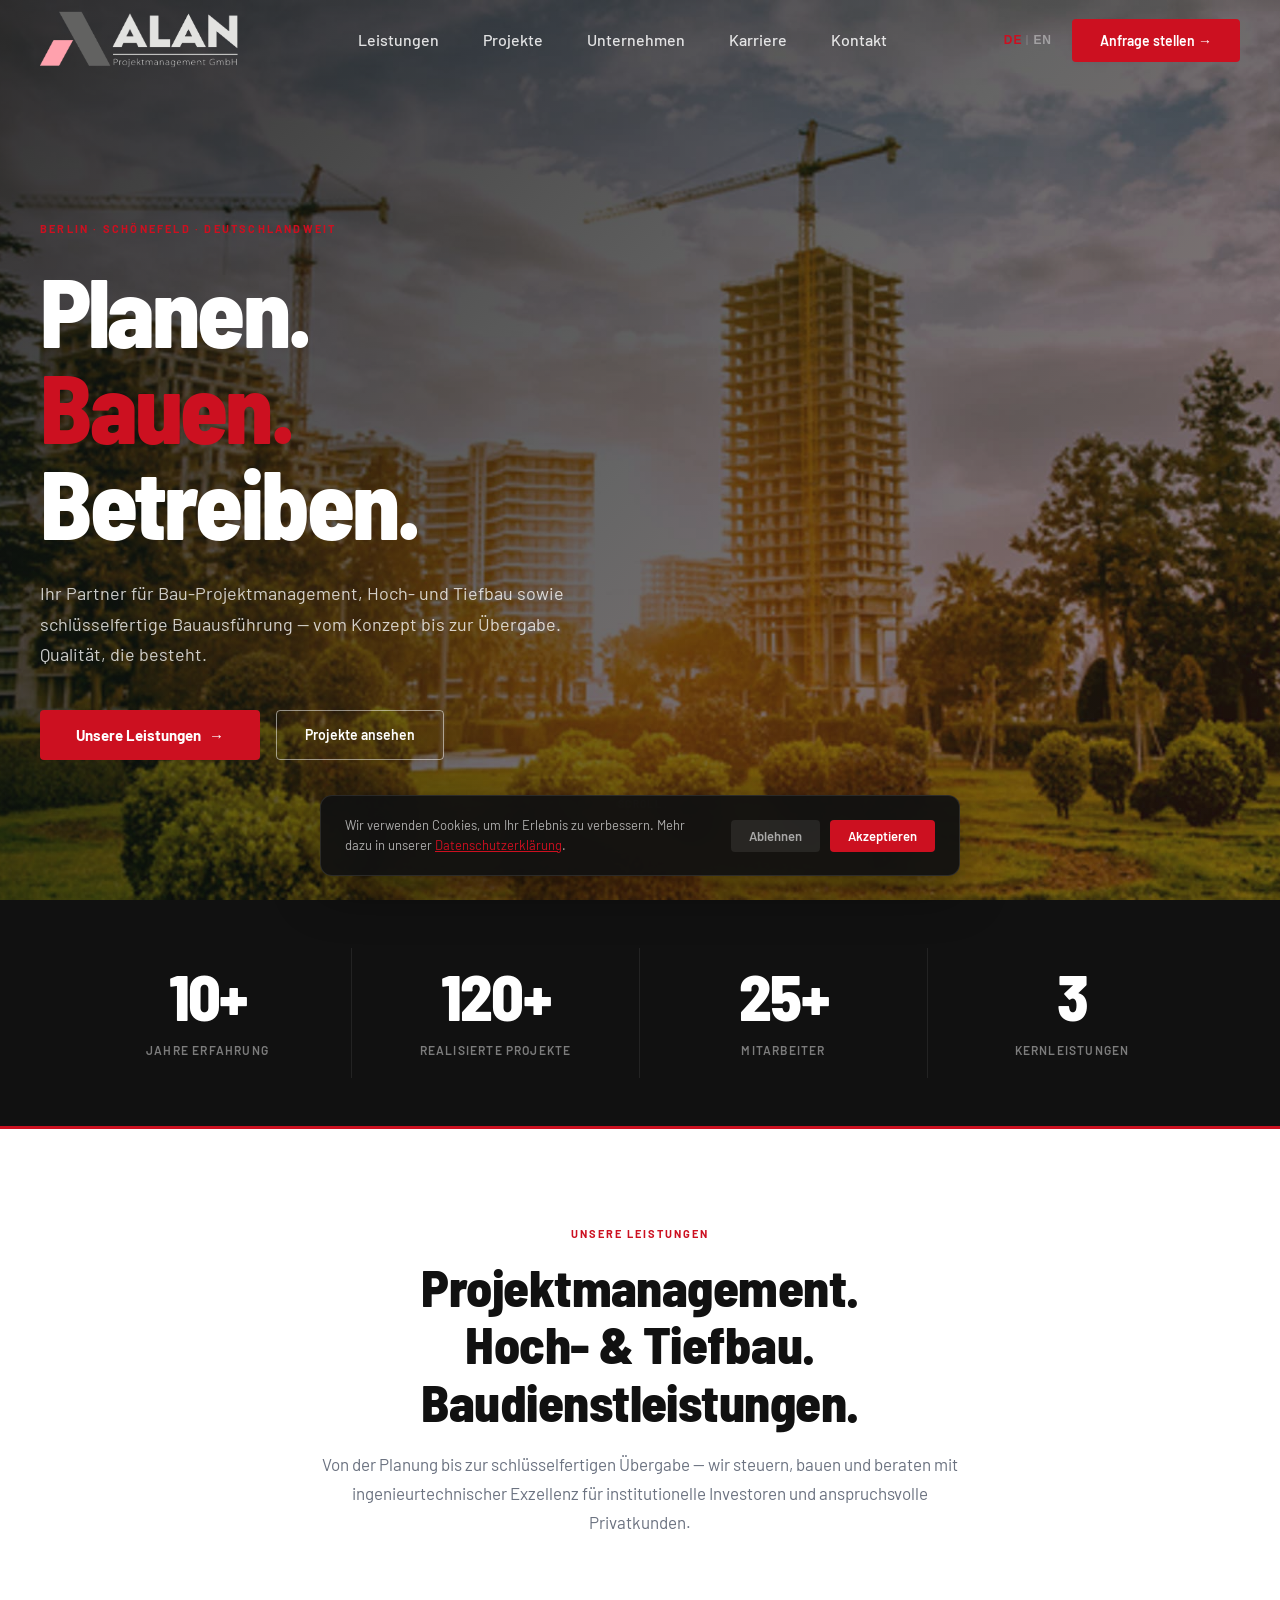
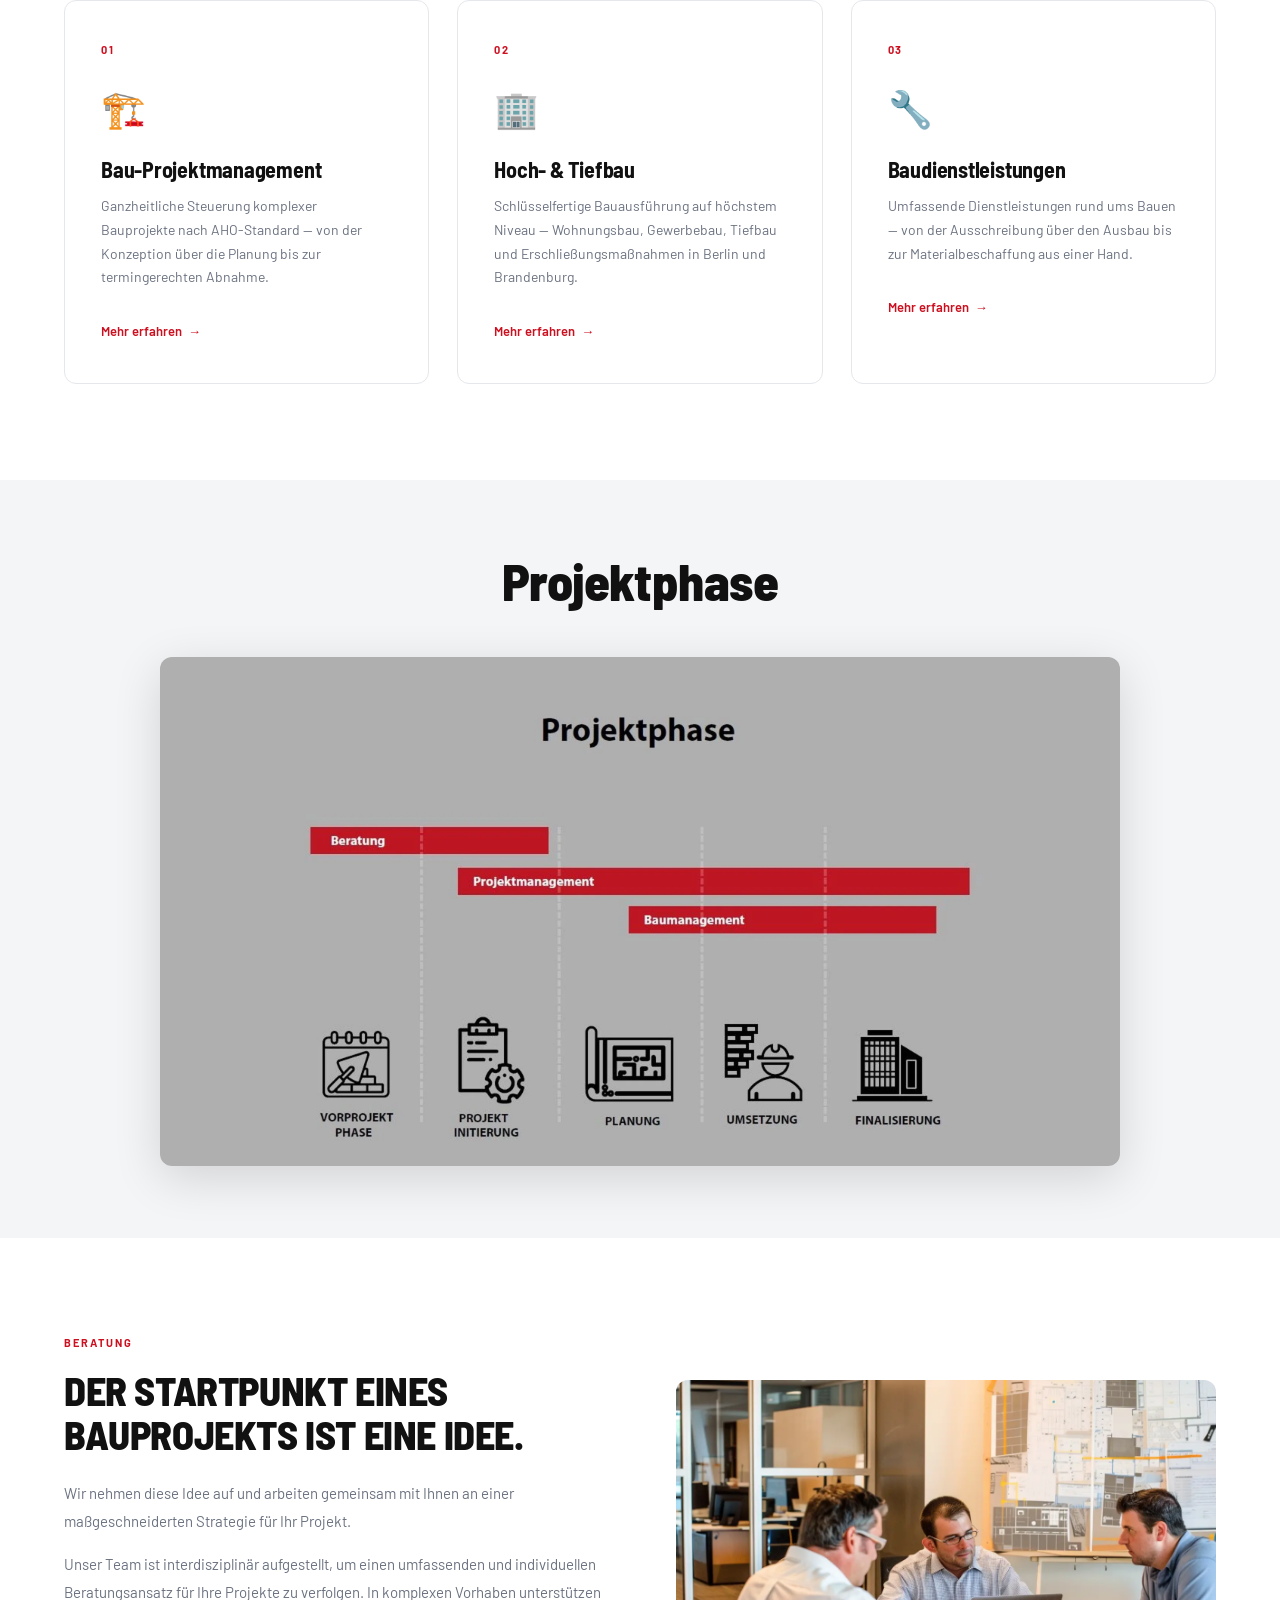
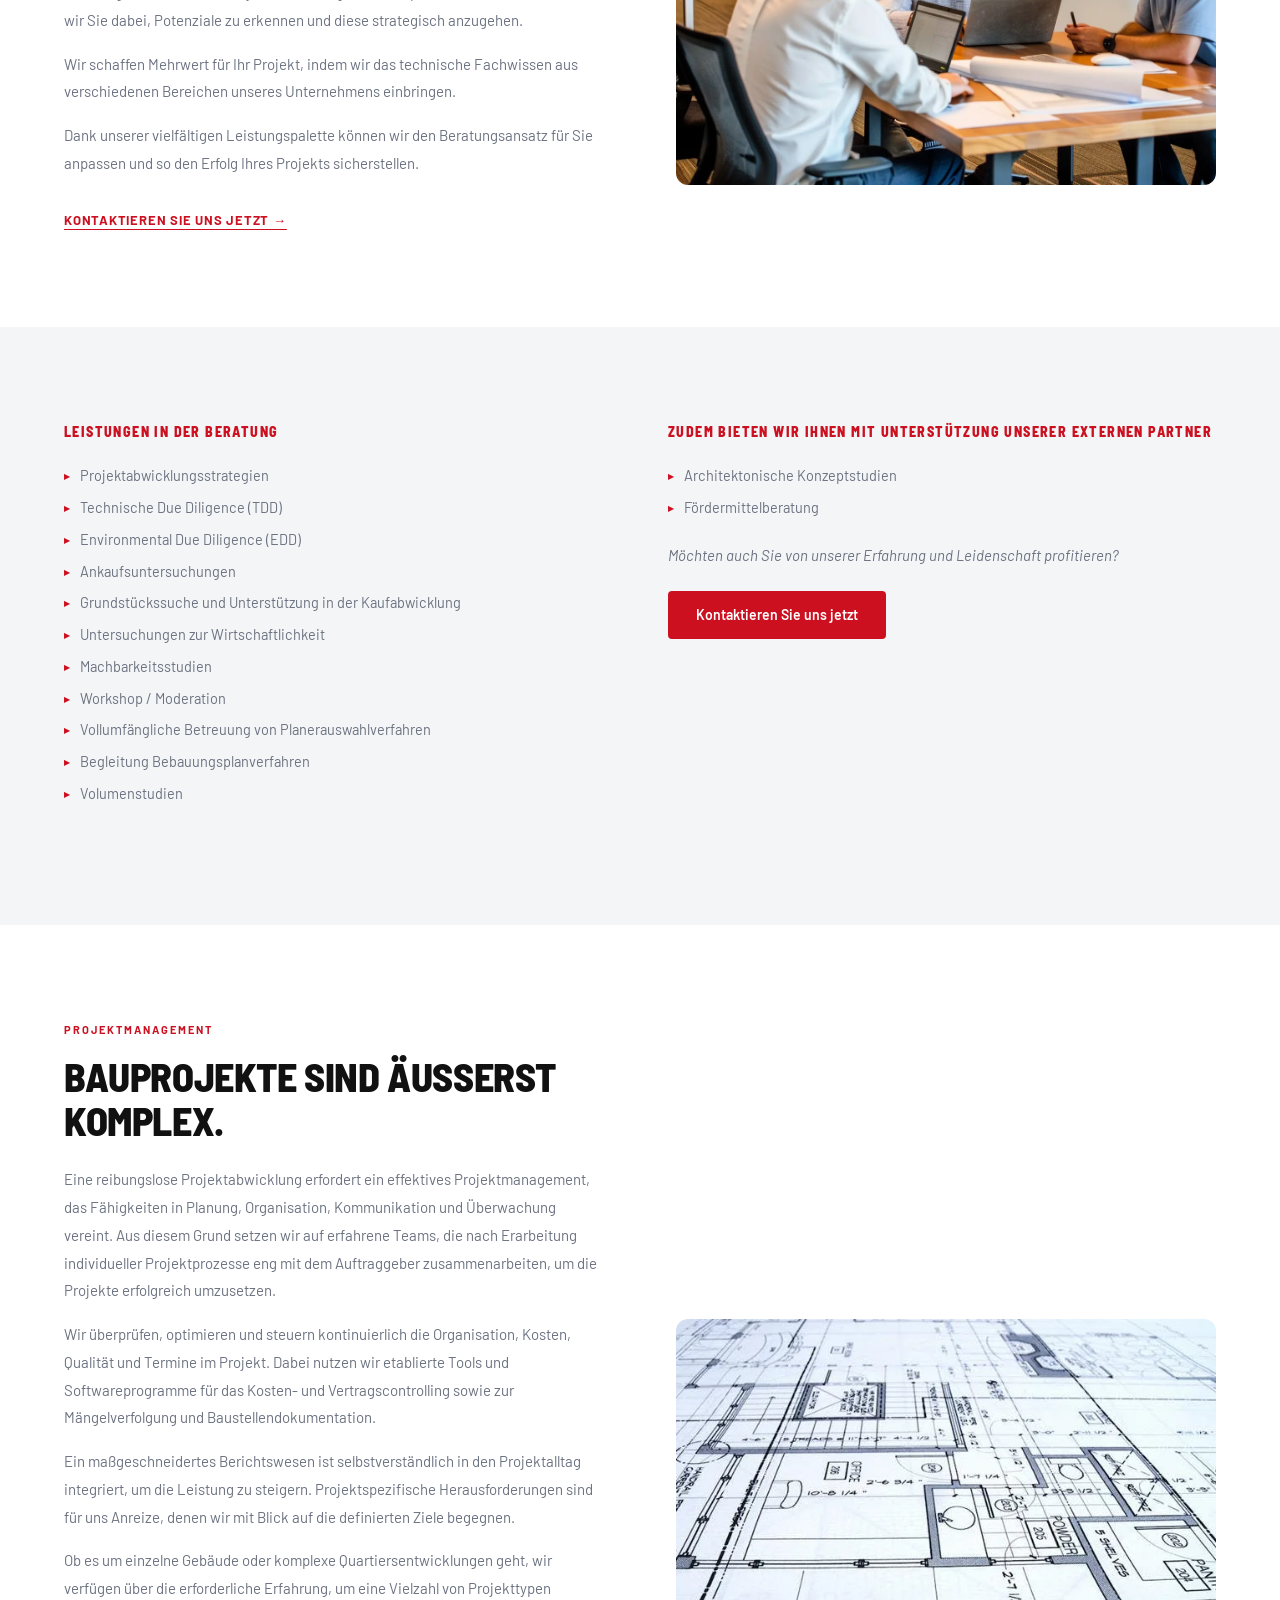
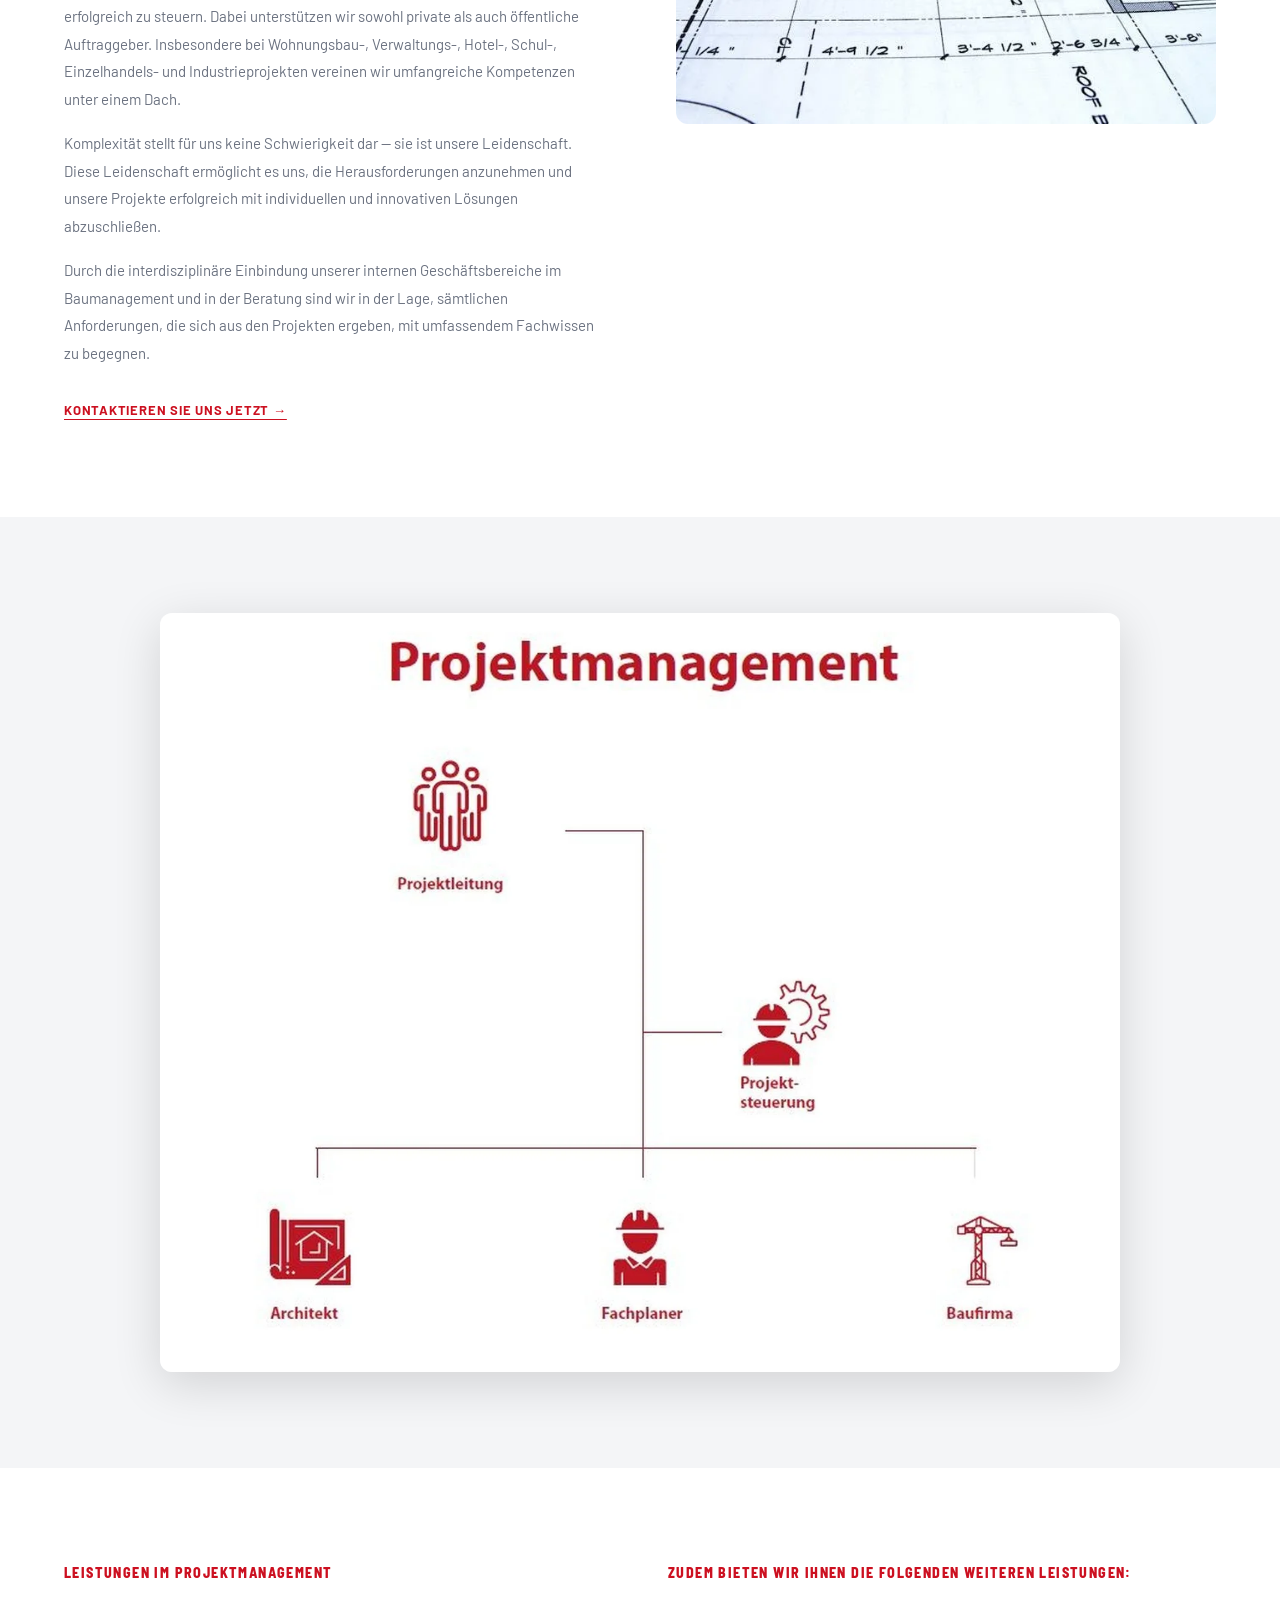
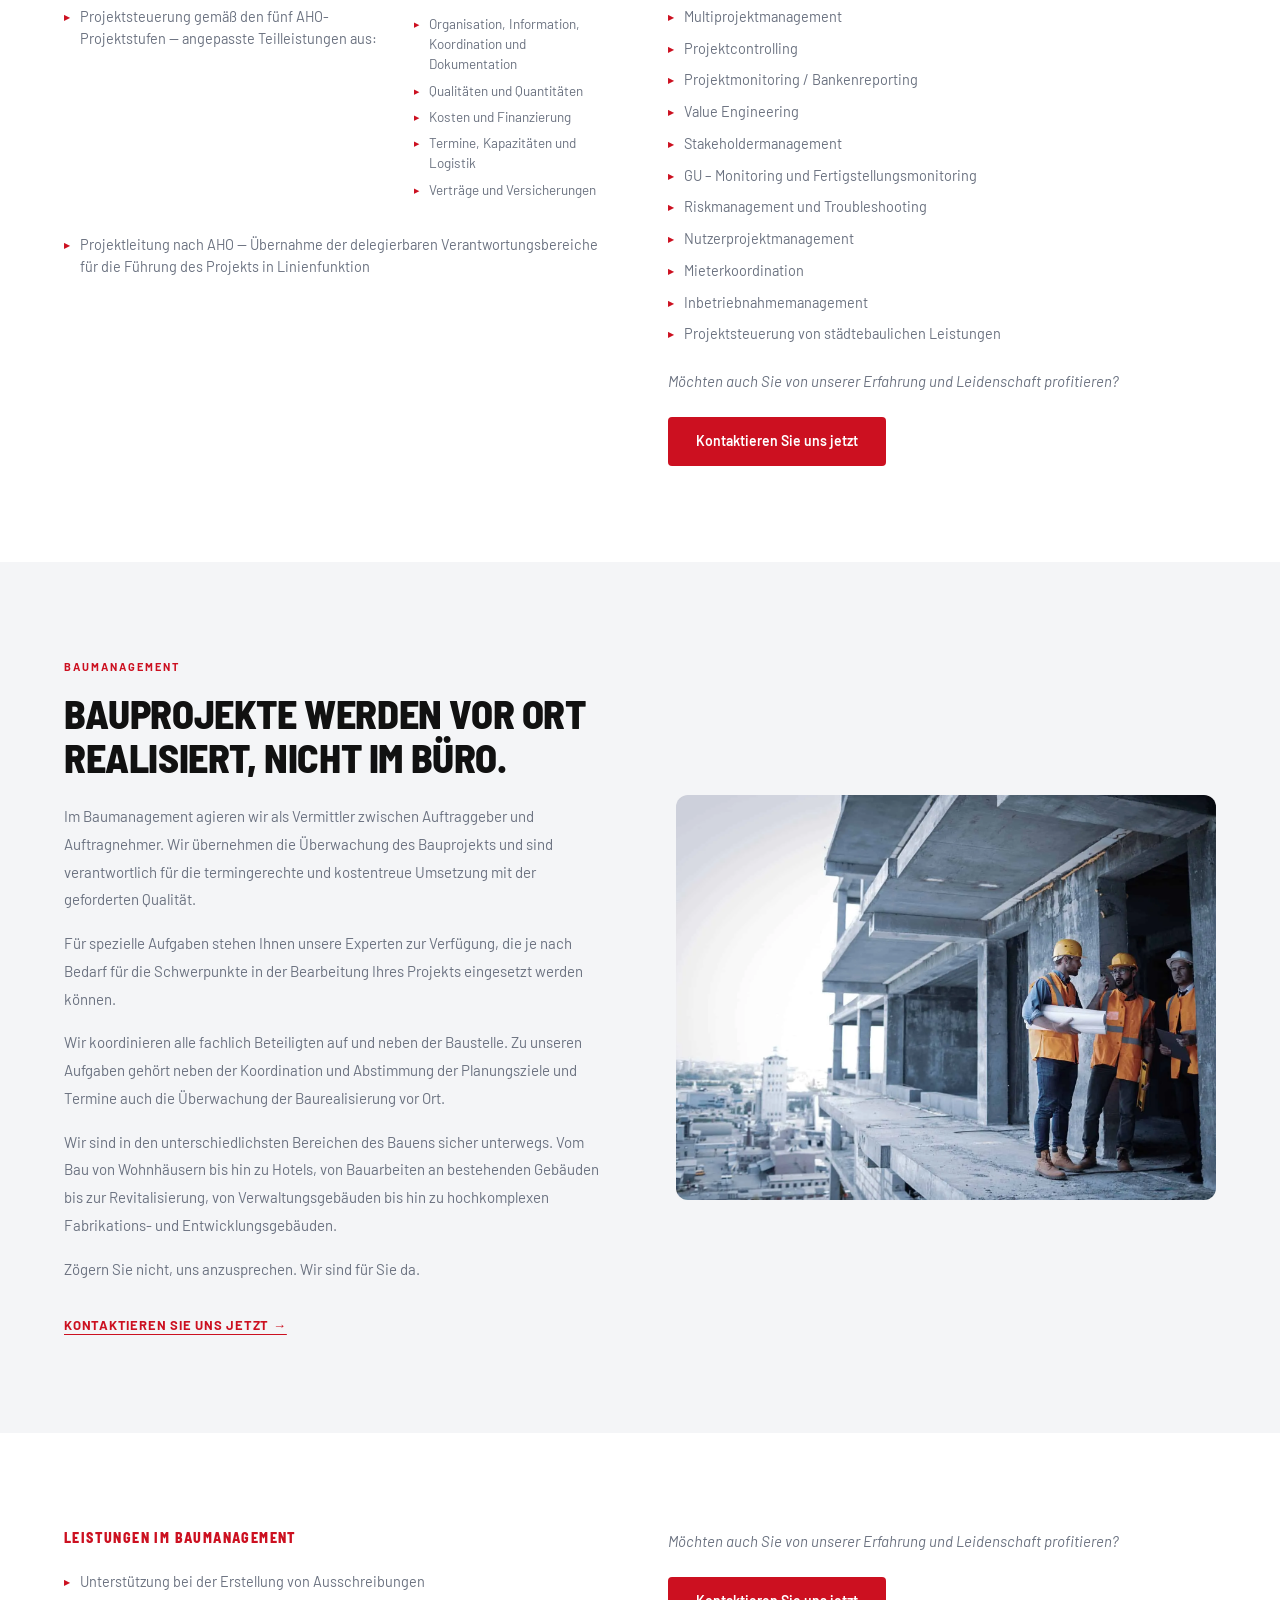
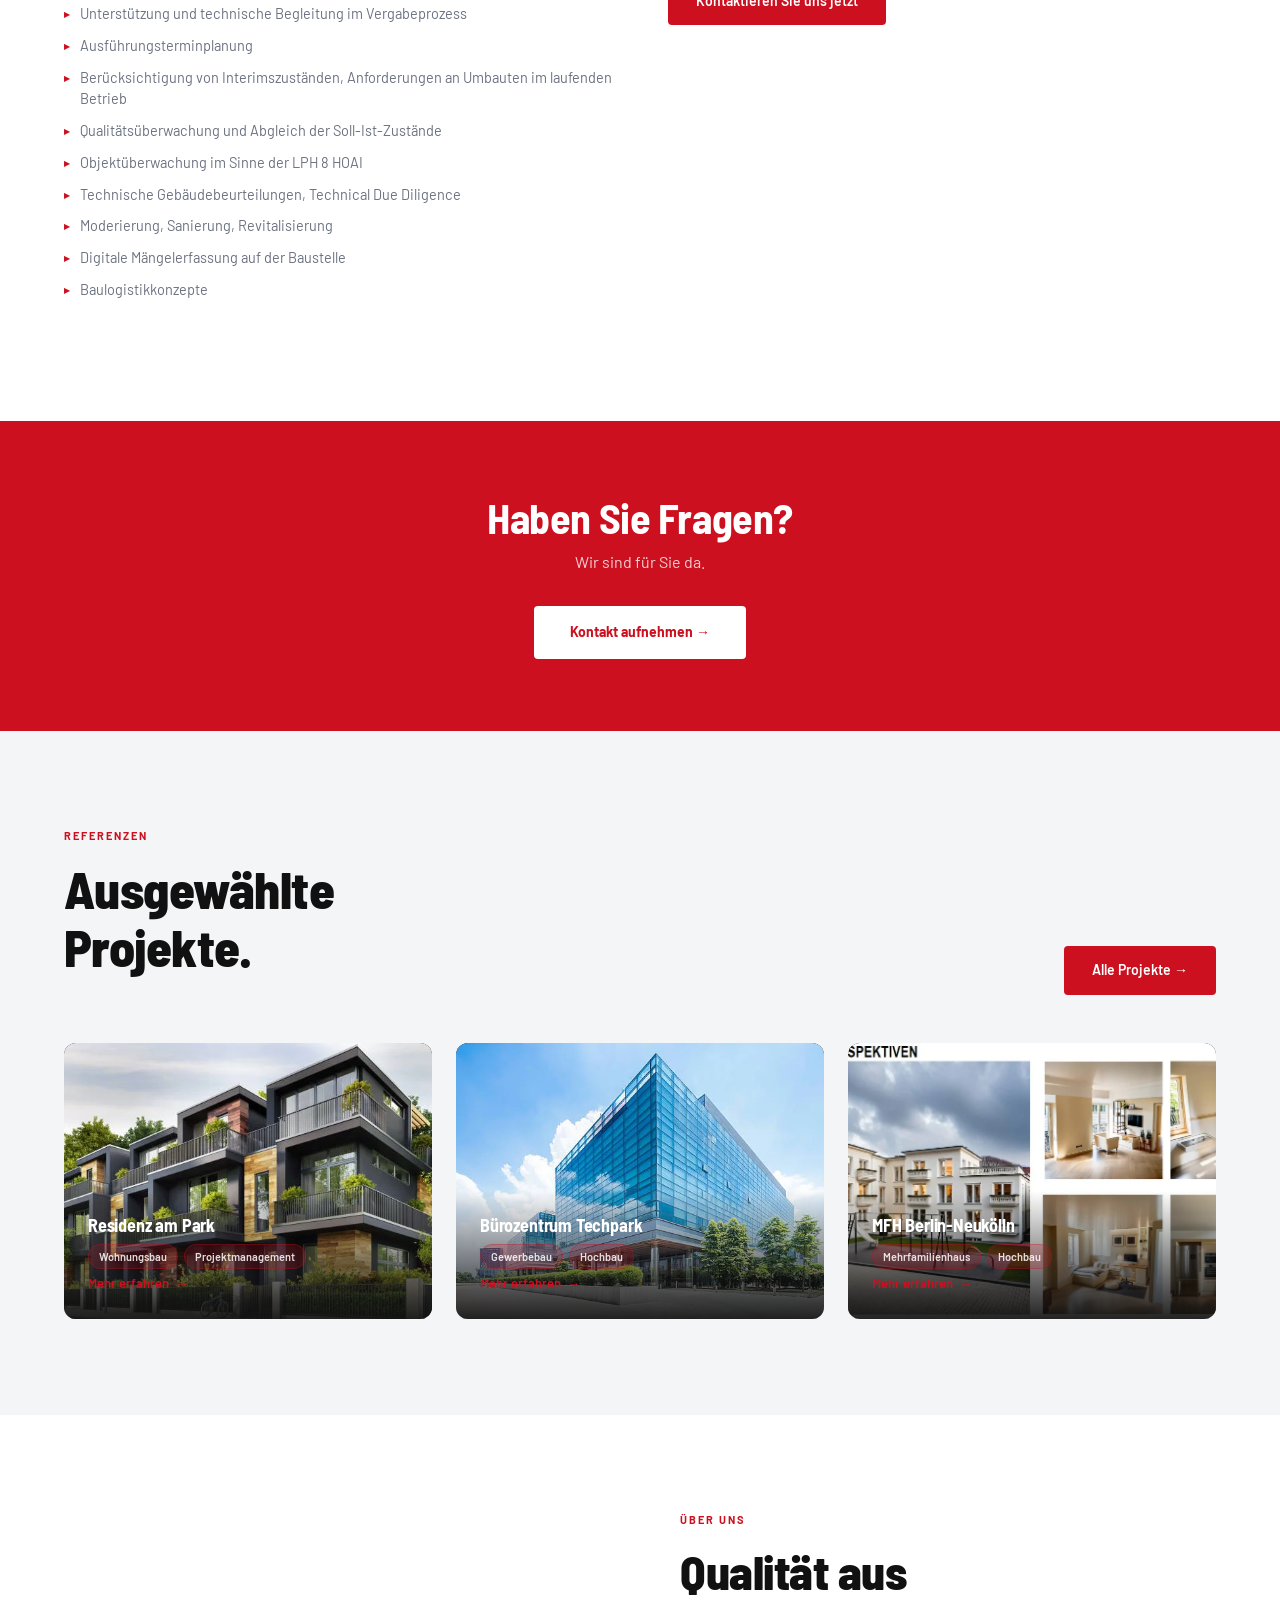
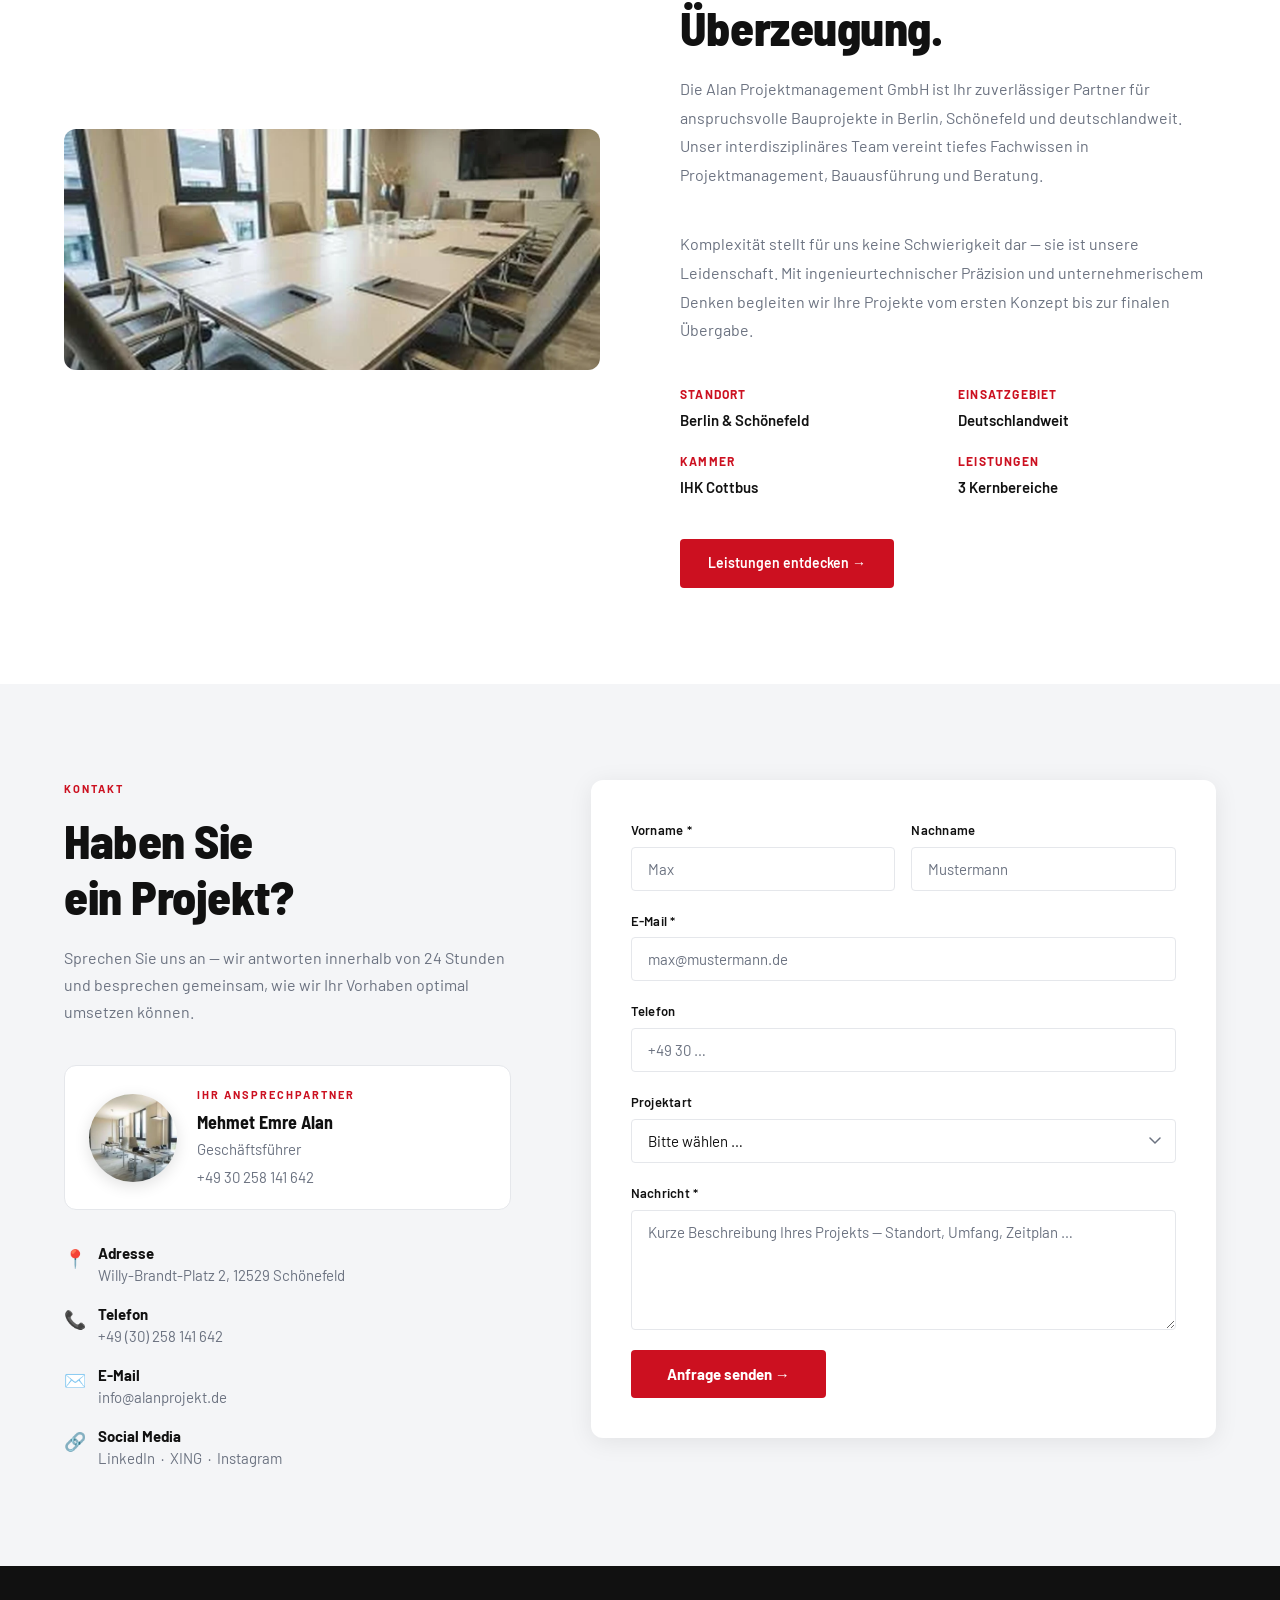
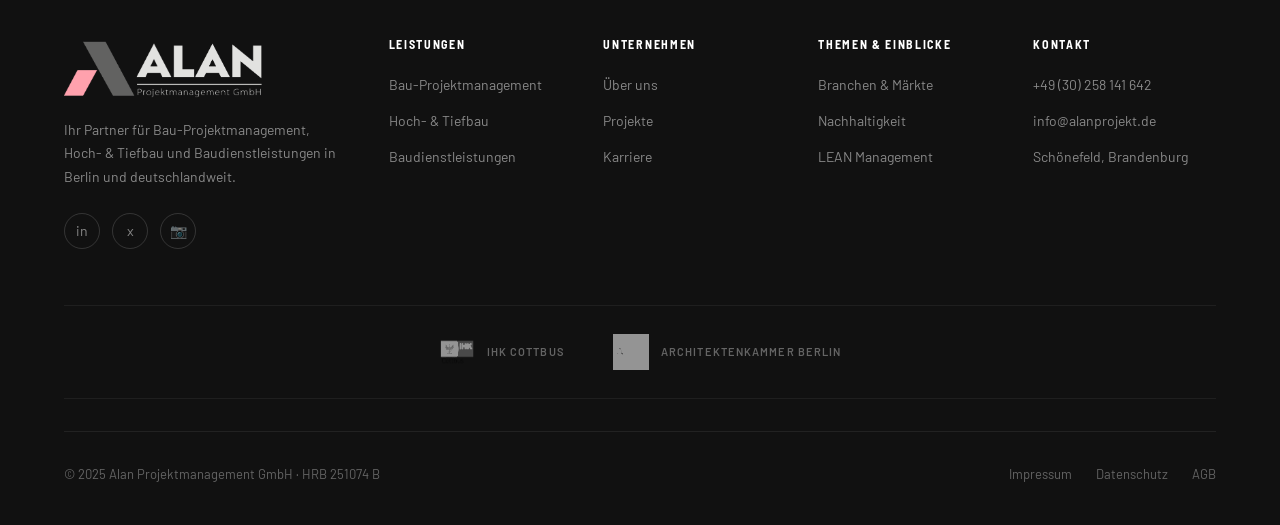
==== commit 4c4cb772: "Website ALANBAU v2.1.7 — vollständiger Stand - Multi-Page HTML (index, leistungen, projekte, karrier" ====
--- a/index.html
+++ b/index.html
@@ -23,6 +23,10 @@
   <meta property="og:image"       content="https://www.alanbau.de/assets/images/bauprojekt.jpg">
   <meta property="og:locale"      content="de_DE">
 
+  <!-- LCP Preload: hero video poster -->
+  <link rel="preload" as="image" href="./assets/images/bauprojekt.jpg" fetchpriority="high">
+  <link rel="preload" as="image" href="./assets/images/bauprojekt.webp" type="image/webp" fetchpriority="high">
+
   <!-- Favicon -->
   <link rel="icon" href="./assets/favicon.ico">
 
@@ -38,11 +42,12 @@
   <script type="application/ld+json">
   {
     "@context": "https://schema.org",
-    "@type": "LocalBusiness",
+    "@type": "GeneralContractor",
     "name": "Alan Projektmanagement GmbH",
     "alternateName": "ALANBAU",
+    "description": "Bau-Projektmanagement, Hoch- & Tiefbau und Baudienstleistungen in Berlin und Brandenburg. Vom Konzept bis zur Übergabe.",
     "url": "https://www.alanbau.de",
-    "logo": "https://www.alanbau.de/assets/images/logo.png",
+    "logo": "https://www.alanbau.de/assets/images/company-logo.png",
     "image": "https://www.alanbau.de/assets/images/bauprojekt.jpg",
     "telephone": "+4930258141642",
     "email": "info@alanprojekt.de",
@@ -59,13 +64,19 @@
       "latitude": 52.3804,
       "longitude": 13.5210
     },
-    "areaServed": ["Berlin", "Brandenburg", "Deutschland"],
+    "areaServed": [
+      { "@type": "City", "name": "Berlin" },
+      { "@type": "State", "name": "Brandenburg" }
+    ],
+    "priceRange": "€€€",
     "sameAs": [
       "https://www.linkedin.com/company/alan-consulting-bau-projektmanagement-gmbh/",
-      "https://www.xing.com/pages/alan-projektmanagement-gmbh/about_us"
+      "https://www.xing.com/pages/alan-projektmanagement-gmbh/about_us",
+      "https://www.instagram.com/alaninteriordesign/"
     ]
   }
   </script>
+  <link rel="alternate" type="application/rss+xml" title="ALANBAU Blog" href="/blog/feed.xml">
 </head>
 <body>
 
@@ -76,43 +87,48 @@
       Mehr dazu in unserer <a href="./datenschutz.html">Datenschutzerklärung</a>.
     </p>
     <div class="cookie-actions">
-      <button class="cookie-btn cookie-btn--decline" id="cookie-decline">Ablehnen</button>
-      <button class="cookie-btn cookie-btn--accept"  id="cookie-accept">Akzeptieren</button>
+      <button class="cookie-btn cookie-btn--decline" id="cookie-decline" data-i18n="cookie.decline">Ablehnen</button>
+      <button class="cookie-btn cookie-btn--accept"  id="cookie-accept" data-i18n="cookie.accept">Akzeptieren</button>
     </div>
   </div>
 
   <!-- ═══════════════════════════ MOBILE OVERLAY ═══════════════════════════ -->
   <div class="nav-mobile-overlay" id="mobile-overlay" role="navigation" aria-label="Mobile Navigation">
     <button class="nav-mobile-close" id="mobile-close" aria-label="Menü schließen">&#x2715;</button>
-    <a href="#services">Leistungen</a>
-    <a href="#projects">Projekte</a>
-    <a href="./ueber-uns.html">Unternehmen</a>
-    <a href="./karriere.html">Karriere</a>
-    <a href="#contact">Kontakt</a>
+    <a href="#services" data-i18n="nav.leistungen">Leistungen</a>
+    <a href="#projects" data-i18n="nav.projekte">Projekte</a>
+    <a href="./ueber-uns.html" data-i18n="nav.unternehmen">Unternehmen</a>
+    <a href="./karriere.html" data-i18n="nav.karriere">Karriere</a>
+    <a href="#contact" data-i18n="nav.kontakt">Kontakt</a>
+    <div class="lang-toggle lang-toggle--mobile" aria-label="Sprache wechseln">
+      <button class="lang-btn lang-active" data-lang="de" aria-pressed="true">DE</button>
+      <span class="lang-sep" aria-hidden="true">|</span>
+      <button class="lang-btn" data-lang="en" aria-pressed="false">EN</button>
+    </div>
   </div>
 
   <!-- ═══════════════════════════ NAVBAR ═══════════════════════════ -->
   <nav id="navbar" role="navigation" aria-label="Hauptnavigation">
     <a href="./index.html" class="nav-logo" aria-label="ALANBAU — Startseite">
-      <img src="./assets/images/logo.png" alt="ALANBAU Logo" width="48" height="48">
-      <span class="nav-logo-text">ALAN<span class="red">BAU</span></span>
+      <img src="./assets/images/company-logo.png" alt="Alan Projektmanagement GmbH" width="48" height="48">
+      <span class="nav-logo-text" style="display:none">ALAN<span class="red">BAU</span></span>
     </a>
 
     <ul class="nav-links">
-      <li><a href="#services">Leistungen</a></li>
-      <li><a href="#projects">Projekte</a></li>
-      <li><a href="./ueber-uns.html">Unternehmen</a></li>
-      <li><a href="./karriere.html">Karriere</a></li>
-      <li><a href="#contact">Kontakt</a></li>
+      <li><a href="#services" data-i18n="nav.leistungen">Leistungen</a></li>
+      <li><a href="#projects" data-i18n="nav.projekte">Projekte</a></li>
+      <li><a href="./ueber-uns.html" data-i18n="nav.unternehmen">Unternehmen</a></li>
+      <li><a href="./karriere.html" data-i18n="nav.karriere">Karriere</a></li>
+      <li><a href="#contact" data-i18n="nav.kontakt">Kontakt</a></li>
     </ul>
 
     <div class="nav-right">
-      <div class="lang-toggle" aria-label="Sprache">
-        <span class="active">DE</span>
-        <span style="color:rgba(255,255,255,0.25)">/</span>
-        <span style="opacity:0.3">EN</span>
-      </div>
-      <button class="btn-primary" onclick="document.getElementById('contact').scrollIntoView({behavior:'smooth'})" aria-label="Projektanfrage stellen">
+      <div class="lang-toggle" aria-label="Sprache wechseln">
+        <button class="lang-btn lang-active" data-lang="de" aria-pressed="true">DE</button>
+        <span class="lang-sep" aria-hidden="true">|</span>
+        <button class="lang-btn" data-lang="en" aria-pressed="false">EN</button>
+      </div>
+      <button class="btn-primary" data-scroll-to="contact" aria-label="Projektanfrage stellen" data-i18n="nav.cta">
         Anfrage stellen →
       </button>
       <button class="nav-hamburger" id="hamburger" aria-label="Menü öffnen" aria-expanded="false" aria-controls="mobile-overlay">
@@ -131,23 +147,23 @@
     <div class="hero-gradient" aria-hidden="true"></div>
 
     <div class="hero-content">
-      <p class="hero-eyebrow" id="hero-eyebrow">BERLIN · SCHÖNEFELD · DEUTSCHLANDWEIT</p>
-
-      <h1 class="hero-title" id="hero-title">
+      <p class="hero-eyebrow" id="hero-eyebrow" data-i18n="hero.eyebrow">BERLIN · SCHÖNEFELD · DEUTSCHLANDWEIT</p>
+
+      <h1 class="hero-title" id="hero-title" data-i18n-html="hero.title">
         Planen.<br>
         <span class="red">Bauen.</span><br>
         Betreiben.
       </h1>
 
-      <p class="hero-sub" id="hero-sub">
+      <p class="hero-sub" id="hero-sub" data-i18n="hero.sub">
         Ihr Partner für Bau-Projektmanagement, Hoch- und Tiefbau sowie schlüsselfertige Bauausführung — vom Konzept bis zur Übergabe. Qualität, die besteht.
       </p>
 
       <div class="hero-ctas" id="hero-ctas">
-        <button class="btn-hero" onclick="document.getElementById('services').scrollIntoView({behavior:'smooth'})">
-          Unsere Leistungen
+        <button class="btn-hero" data-scroll-to="services" data-i18n-html="hero.cta.leistungen">
+          Unsere Leistungen <span class="arrow">→</span>
         </button>
-        <button class="btn-ghost" onclick="document.getElementById('projects').scrollIntoView({behavior:'smooth'})">
+        <button class="btn-ghost" data-scroll-to="projects" data-i18n="hero.cta.projekte">
           Projekte ansehen
         </button>
       </div>
@@ -159,15 +175,40 @@
     </div>
   </section>
 
+  <!-- ═══════════════════════════ STATS STRIP ═══════════════════════════ -->
+  <!-- CLIENT-AUFGABE: Zahlenwerte mit Kunden abstimmen (data-target Attribute) -->
+  <section id="stats-strip" aria-label="Kennzahlen">
+    <div class="container">
+      <div class="stats-grid">
+        <div class="stat-item">
+          <span class="stat-num" data-target="10" data-suffix="+">0</span>
+          <span class="stat-label" data-i18n="stats.years.label">Jahre Erfahrung</span>
+        </div>
+        <div class="stat-item">
+          <span class="stat-num" data-target="120" data-suffix="+">0</span>
+          <span class="stat-label" data-i18n="stats.projects.label">Realisierte Projekte</span>
+        </div>
+        <div class="stat-item">
+          <span class="stat-num" data-target="25" data-suffix="+">0</span>
+          <span class="stat-label" data-i18n="stats.team.label">Mitarbeiter</span>
+        </div>
+        <div class="stat-item">
+          <span class="stat-num" data-target="3">0</span>
+          <span class="stat-label" data-i18n="stats.quality.label">Kernleistungen</span>
+        </div>
+      </div>
+    </div>
+  </section>
+
   <!-- ═══════════════════════════ SERVICES ═══════════════════════════ -->
   <section id="services" class="section" aria-labelledby="services-title">
     <div class="container">
       <div class="services-header">
-        <p class="section-label">Unsere Leistungen</p>
-        <h2 class="section-title" id="services-title">
+        <p class="section-label" data-i18n="services.label">Unsere Leistungen</p>
+        <h2 class="section-title" id="services-title" data-i18n-html="services.title">
           Projektmanagement.<br>Hoch- &amp; Tiefbau.<br>Baudienstleistungen.
         </h2>
-        <p class="section-sub">
+        <p class="section-sub" data-i18n="services.sub">
           Von der Planung bis zur schlüsselfertigen Übergabe — wir steuern, bauen und beraten mit ingenieurtechnischer Exzellenz für institutionelle Investoren und anspruchsvolle Privatkunden.
         </p>
       </div>
@@ -177,33 +218,33 @@
         <div class="service-card tilt-card reveal" data-service="projektmanagement" role="button" tabindex="0" aria-label="Mehr zu Bau-Projektmanagement">
           <p class="service-num">01</p>
           <span class="service-icon" aria-hidden="true">🏗️</span>
-          <h3 class="service-name">Bau-Projektmanagement</h3>
-          <p class="service-desc">
+          <h3 class="service-name" data-i18n="services.card1.title">Bau-Projektmanagement</h3>
+          <p class="service-desc" data-i18n="services.card1.desc">
             Ganzheitliche Steuerung komplexer Bauprojekte nach AHO-Standard — von der Konzeption über die Planung bis zur termingerechten Abnahme.
           </p>
-          <span class="service-link">Mehr erfahren <span aria-hidden="true">→</span></span>
+          <a href="./leistungen.html#projektmanagement" class="service-link" data-no-modal data-i18n-html="services.card1.link">Mehr erfahren <span aria-hidden="true">→</span></a>
         </div>
 
         <!-- Card 2 -->
         <div class="service-card tilt-card reveal" data-service="hochtiefbau" role="button" tabindex="0" aria-label="Mehr zu Hoch- und Tiefbau">
           <p class="service-num">02</p>
           <span class="service-icon" aria-hidden="true">🏢</span>
-          <h3 class="service-name">Hoch- &amp; Tiefbau</h3>
-          <p class="service-desc">
+          <h3 class="service-name" data-i18n="services.card2.title">Hoch- &amp; Tiefbau</h3>
+          <p class="service-desc" data-i18n="services.card2.desc">
             Schlüsselfertige Bauausführung auf höchstem Niveau — Wohnungsbau, Gewerbebau, Tiefbau und Erschließungsmaßnahmen in Berlin und Brandenburg.
           </p>
-          <span class="service-link">Mehr erfahren <span aria-hidden="true">→</span></span>
+          <a href="./leistungen.html#hochtiefbau" class="service-link" data-no-modal data-i18n-html="services.card2.link">Mehr erfahren <span aria-hidden="true">→</span></a>
         </div>
 
         <!-- Card 3 -->
         <div class="service-card tilt-card reveal" data-service="baudienstleistungen" role="button" tabindex="0" aria-label="Mehr zu Baudienstleistungen">
           <p class="service-num">03</p>
           <span class="service-icon" aria-hidden="true">🔧</span>
-          <h3 class="service-name">Baudienstleistungen</h3>
-          <p class="service-desc">
+          <h3 class="service-name" data-i18n="services.card3.title">Baudienstleistungen</h3>
+          <p class="service-desc" data-i18n="services.card3.desc">
             Umfassende Dienstleistungen rund ums Bauen — von der Ausschreibung über den Ausbau bis zur Materialbeschaffung aus einer Hand.
           </p>
-          <span class="service-link">Mehr erfahren <span aria-hidden="true">→</span></span>
+          <a href="./leistungen.html#baudienstleistungen" class="service-link" data-no-modal data-i18n-html="services.card3.link">Mehr erfahren <span aria-hidden="true">→</span></a>
         </div>
       </div>
     </div>
@@ -213,12 +254,11 @@
   <section id="projektphasen" aria-labelledby="projektphasen-title">
     <div class="container">
       <div class="infografik-wrap reveal">
-        <h2 class="section-title" id="projektphasen-title">Projektphase</h2>
-        <img
-          class="infografik-img"
-          src="./assets/images/projektphase-infografik.jpg"
-          alt="Übersicht der Projektphasen: Beratung, Projektmanagement und Baumanagement über Vorprojektphase, Projektinitiierung, Planung, Umsetzung und Finalisierung"
-          loading="lazy">
+        <h2 class="section-title" id="projektphasen-title" data-i18n="index.projektphasen.title">Projektphase</h2>
+        <picture>
+          <source srcset="./assets/images/projektphase-infografik.webp" type="image/webp">
+          <img class="infografik-img" src="./assets/images/projektphase-infografik.jpg" alt="Übersicht der Projektphasen: Beratung, Projektmanagement und Baumanagement über Vorprojektphase, Projektinitiierung, Planung, Umsetzung und Finalisierung" width="1270" height="674" loading="lazy">
+        </picture>
       </div>
     </div>
   </section>
@@ -228,18 +268,18 @@
     <div class="container">
       <div class="content-split reveal">
         <div>
-          <p class="section-label">Beratung</p>
-          <h2 class="content-title" id="beratung-title">Der Startpunkt eines Bauprojekts ist eine Idee.</h2>
+          <p class="section-label" data-i18n="index.beratung.label">Beratung</p>
+          <h2 class="content-title" id="beratung-title" data-i18n="index.beratung.title">Der Startpunkt eines Bauprojekts ist eine Idee.</h2>
           <div class="content-body">
-            <p>Wir nehmen diese Idee auf und arbeiten gemeinsam mit Ihnen an einer maßgeschneiderten Strategie für Ihr Projekt.</p>
-            <p>Unser Team ist interdisziplinär aufgestellt, um einen umfassenden und individuellen Beratungsansatz für Ihre Projekte zu verfolgen. In komplexen Vorhaben unterstützen wir Sie dabei, Potenziale zu erkennen und diese strategisch anzugehen.</p>
-            <p>Wir schaffen Mehrwert für Ihr Projekt, indem wir das technische Fachwissen aus verschiedenen Bereichen unseres Unternehmens einbringen.</p>
-            <p>Dank unserer vielfältigen Leistungspalette können wir den Beratungsansatz für Sie anpassen und so den Erfolg Ihres Projekts sicherstellen.</p>
-          </div>
-          <a href="#contact" class="content-cta">Kontaktieren Sie uns jetzt →</a>
+            <p data-i18n="index.beratung.p1">Wir nehmen diese Idee auf und arbeiten gemeinsam mit Ihnen an einer maßgeschneiderten Strategie für Ihr Projekt.</p>
+            <p data-i18n="index.beratung.p2">Unser Team ist interdisziplinär aufgestellt, um einen umfassenden und individuellen Beratungsansatz für Ihre Projekte zu verfolgen. In komplexen Vorhaben unterstützen wir Sie dabei, Potenziale zu erkennen und diese strategisch anzugehen.</p>
+            <p data-i18n="index.beratung.p3">Wir schaffen Mehrwert für Ihr Projekt, indem wir das technische Fachwissen aus verschiedenen Bereichen unseres Unternehmens einbringen.</p>
+            <p data-i18n="index.beratung.p4">Dank unserer vielfältigen Leistungspalette können wir den Beratungsansatz für Sie anpassen und so den Erfolg Ihres Projekts sicherstellen.</p>
+          </div>
+          <a href="#contact" class="content-cta" data-i18n="index.beratung.cta">Kontaktieren Sie uns jetzt →</a>
         </div>
         <div class="content-img-wrap">
-          <img src="./assets/images/team-meeting.webp" alt="Beratungsgespräch im Team — Alan Projektmanagement GmbH" loading="lazy">
+          <img src="./assets/images/team-meeting.webp" alt="Beratungsgespräch im Team — Alan Projektmanagement GmbH" width="1344" height="896" loading="lazy">
         </div>
       </div>
     </div>
@@ -250,29 +290,29 @@
     <div class="container">
       <div class="leistungen-cols reveal">
         <div>
-          <h3 class="leistungen-col-title">Leistungen in der Beratung</h3>
+          <h3 class="leistungen-col-title" data-i18n="index.beratung.list1.title">Leistungen in der Beratung</h3>
           <ul class="leistungen-list">
-            <li>Projektabwicklungsstrategien</li>
-            <li>Technische Due Diligence (TDD)</li>
-            <li>Environmental Due Diligence (EDD)</li>
-            <li>Ankaufsuntersuchungen</li>
-            <li>Grundstückssuche und Unterstützung in der Kaufabwicklung</li>
-            <li>Untersuchungen zur Wirtschaftlichkeit</li>
-            <li>Machbarkeitsstudien</li>
-            <li>Workshop / Moderation</li>
-            <li>Vollumfängliche Betreuung von Planerauswahlverfahren</li>
-            <li>Begleitung Bebauungsplanverfahren</li>
-            <li>Volumenstudien</li>
+            <li data-i18n="index.beratung.list1.li1">Projektabwicklungsstrategien</li>
+            <li data-i18n="index.beratung.list1.li2">Technische Due Diligence (TDD)</li>
+            <li data-i18n="index.beratung.list1.li3">Environmental Due Diligence (EDD)</li>
+            <li data-i18n="index.beratung.list1.li4">Ankaufsuntersuchungen</li>
+            <li data-i18n="index.beratung.list1.li5">Grundstückssuche und Unterstützung in der Kaufabwicklung</li>
+            <li data-i18n="index.beratung.list1.li6">Untersuchungen zur Wirtschaftlichkeit</li>
+            <li data-i18n="index.beratung.list1.li7">Machbarkeitsstudien</li>
+            <li data-i18n="index.beratung.list1.li8">Workshop / Moderation</li>
+            <li data-i18n="index.beratung.list1.li9">Vollumfängliche Betreuung von Planerauswahlverfahren</li>
+            <li data-i18n="index.beratung.list1.li10">Begleitung Bebauungsplanverfahren</li>
+            <li data-i18n="index.beratung.list1.li11">Volumenstudien</li>
           </ul>
         </div>
         <div>
-          <h3 class="leistungen-col-title">Zudem bieten wir Ihnen mit Unterstützung unserer externen Partner</h3>
+          <h3 class="leistungen-col-title" data-i18n="index.beratung.list2.title">Zudem bieten wir Ihnen mit Unterstützung unserer externen Partner</h3>
           <ul class="leistungen-list">
-            <li>Architektonische Konzeptstudien</li>
-            <li>Fördermittelberatung</li>
+            <li data-i18n="index.beratung.list2.li1">Architektonische Konzeptstudien</li>
+            <li data-i18n="index.beratung.list2.li2">Fördermittelberatung</li>
           </ul>
-          <p class="leistungen-cta-text">Möchten auch Sie von unserer Erfahrung und Leidenschaft profitieren?</p>
-          <a href="#contact" class="btn-primary">Kontaktieren Sie uns jetzt</a>
+          <p class="leistungen-cta-text" data-i18n="index.leistungen.cta.text">Möchten auch Sie von unserer Erfahrung und Leidenschaft profitieren?</p>
+          <a href="#contact" class="btn-primary" data-i18n="index.leistungen.cta.btn">Kontaktieren Sie uns jetzt</a>
         </div>
       </div>
     </div>
@@ -283,20 +323,23 @@
     <div class="container">
       <div class="content-split content-split--reverse reveal">
         <div class="content-img-wrap">
-          <img src="./assets/images/architekturplaene.jpg" alt="Projektmanagement — Team bei der Bauplanung" loading="lazy">
-        </div>
-        <div>
-          <p class="section-label">Projektmanagement</p>
-          <h2 class="content-title" id="pm-title">Bauprojekte sind äusserst komplex.</h2>
+          <picture>
+            <source srcset="./assets/images/architekturplaene.webp" type="image/webp">
+            <img src="./assets/images/architekturplaene.jpg" alt="Projektmanagement — Team bei der Bauplanung" width="730" height="484" loading="lazy">
+          </picture>
+        </div>
+        <div>
+          <p class="section-label" data-i18n="index.pm.label">Projektmanagement</p>
+          <h2 class="content-title" id="pm-title" data-i18n="index.pm.title">Bauprojekte sind äusserst komplex.</h2>
           <div class="content-body">
-            <p>Eine reibungslose Projektabwicklung erfordert ein effektives Projektmanagement, das Fähigkeiten in Planung, Organisation, Kommunikation und Überwachung vereint. Aus diesem Grund setzen wir auf erfahrene Teams, die nach Erarbeitung individueller Projektprozesse eng mit dem Auftraggeber zusammenarbeiten, um die Projekte erfolgreich umzusetzen.</p>
-            <p>Wir überprüfen, optimieren und steuern kontinuierlich die Organisation, Kosten, Qualität und Termine im Projekt. Dabei nutzen wir etablierte Tools und Softwareprogramme für das Kosten- und Vertragscontrolling sowie zur Mängelverfolgung und Baustellendokumentation.</p>
-            <p>Ein maßgeschneidertes Berichtswesen ist selbstverständlich in den Projektalltag integriert, um die Leistung zu steigern. Projektspezifische Herausforderungen sind für uns Anreize, denen wir mit Blick auf die definierten Ziele begegnen.</p>
-            <p>Ob es um einzelne Gebäude oder komplexe Quartiersentwicklungen geht, wir verfügen über die erforderliche Erfahrung, um eine Vielzahl von Projekttypen erfolgreich zu steuern. Dabei unterstützen wir sowohl private als auch öffentliche Auftraggeber. Insbesondere bei Wohnungsbau-, Verwaltungs-, Hotel-, Schul-, Einzelhandels- und Industrieprojekten vereinen wir umfangreiche Kompetenzen unter einem Dach.</p>
-            <p>Komplexität stellt für uns keine Schwierigkeit dar — sie ist unsere Leidenschaft. Diese Leidenschaft ermöglicht es uns, die Herausforderungen anzunehmen und unsere Projekte erfolgreich mit individuellen und innovativen Lösungen abzuschließen.</p>
-            <p>Durch die interdisziplinäre Einbindung unserer internen Geschäftsbereiche im Baumanagement und in der Beratung sind wir in der Lage, sämtlichen Anforderungen, die sich aus den Projekten ergeben, mit umfassendem Fachwissen zu begegnen.</p>
-          </div>
-          <a href="#contact" class="content-cta">Kontaktieren Sie uns jetzt →</a>
+            <p data-i18n="index.pm.p1">Eine reibungslose Projektabwicklung erfordert ein effektives Projektmanagement, das Fähigkeiten in Planung, Organisation, Kommunikation und Überwachung vereint. Aus diesem Grund setzen wir auf erfahrene Teams, die nach Erarbeitung individueller Projektprozesse eng mit dem Auftraggeber zusammenarbeiten, um die Projekte erfolgreich umzusetzen.</p>
+            <p data-i18n="index.pm.p2">Wir überprüfen, optimieren und steuern kontinuierlich die Organisation, Kosten, Qualität und Termine im Projekt. Dabei nutzen wir etablierte Tools und Softwareprogramme für das Kosten- und Vertragscontrolling sowie zur Mängelverfolgung und Baustellendokumentation.</p>
+            <p data-i18n="index.pm.p3">Ein maßgeschneidertes Berichtswesen ist selbstverständlich in den Projektalltag integriert, um die Leistung zu steigern. Projektspezifische Herausforderungen sind für uns Anreize, denen wir mit Blick auf die definierten Ziele begegnen.</p>
+            <p data-i18n="index.pm.p4">Ob es um einzelne Gebäude oder komplexe Quartiersentwicklungen geht, wir verfügen über die erforderliche Erfahrung, um eine Vielzahl von Projekttypen erfolgreich zu steuern. Dabei unterstützen wir sowohl private als auch öffentliche Auftraggeber. Insbesondere bei Wohnungsbau-, Verwaltungs-, Hotel-, Schul-, Einzelhandels- und Industrieprojekten vereinen wir umfangreiche Kompetenzen unter einem Dach.</p>
+            <p data-i18n="index.pm.p5">Komplexität stellt für uns keine Schwierigkeit dar — sie ist unsere Leidenschaft. Diese Leidenschaft ermöglicht es uns, die Herausforderungen anzunehmen und unsere Projekte erfolgreich mit individuellen und innovativen Lösungen abzuschließen.</p>
+            <p data-i18n="index.pm.p6">Durch die interdisziplinäre Einbindung unserer internen Geschäftsbereiche im Baumanagement und in der Beratung sind wir in der Lage, sämtlichen Anforderungen, die sich aus den Projekten ergeben, mit umfassendem Fachwissen zu begegnen.</p>
+          </div>
+          <a href="#contact" class="content-cta" data-i18n="index.beratung.cta">Kontaktieren Sie uns jetzt →</a>
         </div>
       </div>
     </div>
@@ -306,11 +349,10 @@
   <section class="section section--alt" aria-label="Projektmanagement Struktur">
     <div class="container">
       <div class="infografik-wrap reveal">
-        <img
-          class="infografik-img"
-          src="./assets/images/projektmanagement-infografik.jpg"
-          alt="Projektmanagement Organigramm: Projektleitung — Projektsteuerung — Architekt, Fachplaner, Baufirma"
-          loading="lazy">
+        <picture>
+          <source srcset="./assets/images/projektmanagement-infografik.webp" type="image/webp">
+          <img class="infografik-img" src="./assets/images/projektmanagement-infografik.jpg" alt="Projektmanagement Organigramm: Projektleitung — Projektsteuerung — Architekt, Fachplaner, Baufirma" width="796" height="629" loading="lazy">
+        </picture>
       </div>
     </div>
   </section>
@@ -320,38 +362,38 @@
     <div class="container">
       <div class="leistungen-cols reveal">
         <div>
-          <h3 class="leistungen-col-title">Leistungen im Projektmanagement</h3>
+          <h3 class="leistungen-col-title" data-i18n="index.pm.list1.title">Leistungen im Projektmanagement</h3>
           <ul class="leistungen-list">
             <li>
-              Projektsteuerung gemäß den fünf AHO-Projektstufen — angepasste Teilleistungen aus:
+              <span data-i18n="index.pm.list1.li1">Projektsteuerung gemäß den fünf AHO-Projektstufen — angepasste Teilleistungen aus:</span>
               <ul class="leistungen-list leistungen-list--sub">
-                <li>Organisation, Information, Koordination und Dokumentation</li>
-                <li>Qualitäten und Quantitäten</li>
-                <li>Kosten und Finanzierung</li>
-                <li>Termine, Kapazitäten und Logistik</li>
-                <li>Verträge und Versicherungen</li>
+                <li data-i18n="index.pm.list1.sub.li1">Organisation, Information, Koordination und Dokumentation</li>
+                <li data-i18n="index.pm.list1.sub.li2">Qualitäten und Quantitäten</li>
+                <li data-i18n="index.pm.list1.sub.li3">Kosten und Finanzierung</li>
+                <li data-i18n="index.pm.list1.sub.li4">Termine, Kapazitäten und Logistik</li>
+                <li data-i18n="index.pm.list1.sub.li5">Verträge und Versicherungen</li>
               </ul>
             </li>
-            <li>Projektleitung nach AHO — Übernahme der delegierbaren Verantwortungsbereiche für die Führung des Projekts in Linienfunktion</li>
+            <li data-i18n="index.pm.list1.li2">Projektleitung nach AHO — Übernahme der delegierbaren Verantwortungsbereiche für die Führung des Projekts in Linienfunktion</li>
           </ul>
         </div>
         <div>
-          <h3 class="leistungen-col-title">Zudem bieten wir Ihnen die folgenden weiteren Leistungen:</h3>
+          <h3 class="leistungen-col-title" data-i18n="index.pm.list2.title">Zudem bieten wir Ihnen die folgenden weiteren Leistungen:</h3>
           <ul class="leistungen-list">
-            <li>Multiprojektmanagement</li>
-            <li>Projektcontrolling</li>
-            <li>Projektmonitoring / Bankenreporting</li>
-            <li>Value Engineering</li>
-            <li>Stakeholdermanagement</li>
-            <li>GU – Monitoring und Fertigstellungsmonitoring</li>
-            <li>Riskmanagement und Troubleshooting</li>
-            <li>Nutzerprojektmanagement</li>
-            <li>Mieterkoordination</li>
-            <li>Inbetriebnahmemanagement</li>
-            <li>Projektsteuerung von städtebaulichen Leistungen</li>
+            <li data-i18n="index.pm.list2.li1">Multiprojektmanagement</li>
+            <li data-i18n="index.pm.list2.li2">Projektcontrolling</li>
+            <li data-i18n="index.pm.list2.li3">Projektmonitoring / Bankenreporting</li>
+            <li data-i18n="index.pm.list2.li4">Value Engineering</li>
+            <li data-i18n="index.pm.list2.li5">Stakeholdermanagement</li>
+            <li data-i18n="index.pm.list2.li6">GU – Monitoring und Fertigstellungsmonitoring</li>
+            <li data-i18n="index.pm.list2.li7">Riskmanagement und Troubleshooting</li>
+            <li data-i18n="index.pm.list2.li8">Nutzerprojektmanagement</li>
+            <li data-i18n="index.pm.list2.li9">Mieterkoordination</li>
+            <li data-i18n="index.pm.list2.li10">Inbetriebnahmemanagement</li>
+            <li data-i18n="index.pm.list2.li11">Projektsteuerung von städtebaulichen Leistungen</li>
           </ul>
-          <p class="leistungen-cta-text">Möchten auch Sie von unserer Erfahrung und Leidenschaft profitieren?</p>
-          <a href="#contact" class="btn-primary">Kontaktieren Sie uns jetzt</a>
+          <p class="leistungen-cta-text" data-i18n="index.leistungen.cta.text">Möchten auch Sie von unserer Erfahrung und Leidenschaft profitieren?</p>
+          <a href="#contact" class="btn-primary" data-i18n="index.leistungen.cta.btn">Kontaktieren Sie uns jetzt</a>
         </div>
       </div>
     </div>
@@ -362,19 +404,22 @@
     <div class="container">
       <div class="content-split reveal">
         <div>
-          <p class="section-label">Baumanagement</p>
-          <h2 class="content-title" id="bm-title">Bauprojekte werden vor Ort realisiert, nicht im Büro.</h2>
+          <p class="section-label" data-i18n="index.bm.label">Baumanagement</p>
+          <h2 class="content-title" id="bm-title" data-i18n="index.bm.title">Bauprojekte werden vor Ort realisiert, nicht im Büro.</h2>
           <div class="content-body">
-            <p>Im Baumanagement agieren wir als Vermittler zwischen Auftraggeber und Auftragnehmer. Wir übernehmen die Überwachung des Bauprojekts und sind verantwortlich für die termingerechte und kostentreue Umsetzung mit der geforderten Qualität.</p>
-            <p>Für spezielle Aufgaben stehen Ihnen unsere Experten zur Verfügung, die je nach Bedarf für die Schwerpunkte in der Bearbeitung Ihres Projekts eingesetzt werden können.</p>
-            <p>Wir koordinieren alle fachlich Beteiligten auf und neben der Baustelle. Zu unseren Aufgaben gehört neben der Koordination und Abstimmung der Planungsziele und Termine auch die Überwachung der Baurealisierung vor Ort.</p>
-            <p>Wir sind in den unterschiedlichsten Bereichen des Bauens sicher unterwegs. Vom Bau von Wohnhäusern bis hin zu Hotels, von Bauarbeiten an bestehenden Gebäuden bis zur Revitalisierung, von Verwaltungsgebäuden bis hin zu hochkomplexen Fabrikations- und Entwicklungsgebäuden.</p>
-            <p>Zögern Sie nicht, uns anzusprechen. Wir sind für Sie da.</p>
-          </div>
-          <a href="#contact" class="content-cta">Kontaktieren Sie uns jetzt →</a>
+            <p data-i18n="index.bm.p1">Im Baumanagement agieren wir als Vermittler zwischen Auftraggeber und Auftragnehmer. Wir übernehmen die Überwachung des Bauprojekts und sind verantwortlich für die termingerechte und kostentreue Umsetzung mit der geforderten Qualität.</p>
+            <p data-i18n="index.bm.p2">Für spezielle Aufgaben stehen Ihnen unsere Experten zur Verfügung, die je nach Bedarf für die Schwerpunkte in der Bearbeitung Ihres Projekts eingesetzt werden können.</p>
+            <p data-i18n="index.bm.p3">Wir koordinieren alle fachlich Beteiligten auf und neben der Baustelle. Zu unseren Aufgaben gehört neben der Koordination und Abstimmung der Planungsziele und Termine auch die Überwachung der Baurealisierung vor Ort.</p>
+            <p data-i18n="index.bm.p4">Wir sind in den unterschiedlichsten Bereichen des Bauens sicher unterwegs. Vom Bau von Wohnhäusern bis hin zu Hotels, von Bauarbeiten an bestehenden Gebäuden bis zur Revitalisierung, von Verwaltungsgebäuden bis hin zu hochkomplexen Fabrikations- und Entwicklungsgebäuden.</p>
+            <p data-i18n="index.bm.p5">Zögern Sie nicht, uns anzusprechen. Wir sind für Sie da.</p>
+          </div>
+          <a href="#contact" class="content-cta" data-i18n="index.beratung.cta">Kontaktieren Sie uns jetzt →</a>
         </div>
         <div class="content-img-wrap">
-          <img src="./assets/images/bauarbeiter.jpg" alt="Baumanagement — Fachleute auf der Baustelle bei der Planung" loading="lazy">
+          <picture>
+            <source srcset="./assets/images/bauarbeiter.webp" type="image/webp">
+            <img src="./assets/images/bauarbeiter.jpg" alt="Baumanagement — Fachleute auf der Baustelle bei der Planung" width="1999" height="1333" loading="lazy">
+          </picture>
         </div>
       </div>
     </div>
@@ -385,23 +430,23 @@
     <div class="container">
       <div class="leistungen-cols reveal">
         <div>
-          <h3 class="leistungen-col-title">Leistungen im Baumanagement</h3>
+          <h3 class="leistungen-col-title" data-i18n="index.bm.list.title">Leistungen im Baumanagement</h3>
           <ul class="leistungen-list">
-            <li>Unterstützung bei der Erstellung von Ausschreibungen</li>
-            <li>Unterstützung und technische Begleitung im Vergabeprozess</li>
-            <li>Ausführungsterminplanung</li>
-            <li>Berücksichtigung von Interimszuständen, Anforderungen an Umbauten im laufenden Betrieb</li>
-            <li>Qualitätsüberwachung und Abgleich der Soll-Ist-Zustände</li>
-            <li>Objektüberwachung im Sinne der LPH 8 HOAI</li>
-            <li>Technische Gebäudebeurteilungen, Technical Due Diligence</li>
-            <li>Moderierung, Sanierung, Revitalisierung</li>
-            <li>Digitale Mängelerfassung auf der Baustelle</li>
-            <li>Baulogistikkonzepte</li>
+            <li data-i18n="index.bm.list.li1">Unterstützung bei der Erstellung von Ausschreibungen</li>
+            <li data-i18n="index.bm.list.li2">Unterstützung und technische Begleitung im Vergabeprozess</li>
+            <li data-i18n="index.bm.list.li3">Ausführungsterminplanung</li>
+            <li data-i18n="index.bm.list.li4">Berücksichtigung von Interimszuständen, Anforderungen an Umbauten im laufenden Betrieb</li>
+            <li data-i18n="index.bm.list.li5">Qualitätsüberwachung und Abgleich der Soll-Ist-Zustände</li>
+            <li data-i18n="index.bm.list.li6">Objektüberwachung im Sinne der LPH 8 HOAI</li>
+            <li data-i18n="index.bm.list.li7">Technische Gebäudebeurteilungen, Technical Due Diligence</li>
+            <li data-i18n="index.bm.list.li8">Moderierung, Sanierung, Revitalisierung</li>
+            <li data-i18n="index.bm.list.li9">Digitale Mängelerfassung auf der Baustelle</li>
+            <li data-i18n="index.bm.list.li10">Baulogistikkonzepte</li>
           </ul>
         </div>
         <div>
-          <p class="leistungen-cta-text">Möchten auch Sie von unserer Erfahrung und Leidenschaft profitieren?</p>
-          <a href="#contact" class="btn-primary">Kontaktieren Sie uns jetzt</a>
+          <p class="leistungen-cta-text" data-i18n="index.leistungen.cta.text">Möchten auch Sie von unserer Erfahrung und Leidenschaft profitieren?</p>
+          <a href="#contact" class="btn-primary" data-i18n="index.leistungen.cta.btn">Kontaktieren Sie uns jetzt</a>
         </div>
       </div>
     </div>
@@ -410,9 +455,9 @@
   <!-- ═══════════════════════════ CTA CALLOUT ═══════════════════════════ -->
   <section class="cta-callout" aria-label="Kontaktaufruf">
     <div class="container">
-      <h2>Haben Sie Fragen?</h2>
-      <p>Wir sind für Sie da.</p>
-      <a href="#contact" class="btn-white">Kontakt aufnehmen →</a>
+      <h2 data-i18n="index.cta.callout.title">Haben Sie Fragen?</h2>
+      <p data-i18n="index.cta.callout.sub">Wir sind für Sie da.</p>
+      <a href="#contact" class="btn-white" data-i18n="index.cta.callout.btn">Kontakt aufnehmen →</a>
     </div>
   </section>
 
@@ -421,10 +466,10 @@
     <div class="container">
       <div class="projects-header">
         <div>
-          <p class="section-label">Referenzen</p>
-          <h2 class="section-title" id="projects-title">Ausgewählte<br>Projekte.</h2>
-        </div>
-        <a href="./projekte.html" class="btn-primary">Alle Projekte →</a>
+          <p class="section-label" data-i18n="projects.label">Referenzen</p>
+          <h2 class="section-title" id="projects-title" data-i18n-html="projects.title">Ausgewählte<br>Projekte.</h2>
+        </div>
+        <a href="./projekte.html" class="btn-primary" data-i18n="projects.cta">Alle Projekte →</a>
       </div>
 
       <div class="projects-grid">
@@ -433,13 +478,17 @@
              data-lightbox="./assets/images/projekt-residenz-am-park.jpg"
              data-lightbox-alt="Residenz am Park"
              role="button" tabindex="0" aria-label="Projekt: Residenz am Park — Vollbild öffnen">
-          <img class="project-img" src="./assets/images/projekt-residenz-am-park.jpg" alt="Residenz am Park — Wohnbauprojekt" loading="lazy">
+          <picture>
+            <source srcset="./assets/images/projekt-residenz-am-park.webp" type="image/webp">
+            <img class="project-img" src="./assets/images/projekt-residenz-am-park.jpg" alt="Residenz am Park — Wohnbauprojekt" width="612" height="395" loading="lazy">
+          </picture>
           <div class="project-card-content">
             <h3 class="project-name">Residenz am Park</h3>
             <div class="project-tags">
               <span class="project-tag">Wohnungsbau</span>
               <span class="project-tag">Projektmanagement</span>
             </div>
+            <a href="./projekte.html" class="service-link">Mehr erfahren <span aria-hidden="true">→</span></a>
           </div>
         </div>
 
@@ -448,13 +497,17 @@
              data-lightbox="./assets/images/projekt-buerozentrum-techpark.jpg"
              data-lightbox-alt="Bürozentrum Techpark"
              role="button" tabindex="0" aria-label="Projekt: Bürozentrum Techpark — Vollbild öffnen">
-          <img class="project-img" src="./assets/images/projekt-buerozentrum-techpark.jpg" alt="Bürozentrum Techpark — Gewerbebau" loading="lazy">
+          <picture>
+            <source srcset="./assets/images/projekt-buerozentrum-techpark.webp" type="image/webp">
+            <img class="project-img" src="./assets/images/projekt-buerozentrum-techpark.jpg" alt="Bürozentrum Techpark — Gewerbebau" width="612" height="408" loading="lazy">
+          </picture>
           <div class="project-card-content">
             <h3 class="project-name">Bürozentrum Techpark</h3>
             <div class="project-tags">
               <span class="project-tag">Gewerbebau</span>
               <span class="project-tag">Hochbau</span>
             </div>
+            <a href="./projekte.html" class="service-link">Mehr erfahren <span aria-hidden="true">→</span></a>
           </div>
         </div>
 
@@ -463,13 +516,17 @@
              data-lightbox="./assets/images/projekt-mfh-berlin.jpg"
              data-lightbox-alt="MFH Berlin-Neukölln"
              role="button" tabindex="0" aria-label="Projekt: MFH Berlin-Neukölln — Vollbild öffnen">
-          <img class="project-img" src="./assets/images/projekt-mfh-berlin.jpg" alt="MFH Berlin-Neukölln — Mehrfamilienhaus" loading="lazy">
+          <picture>
+            <source srcset="./assets/images/projekt-mfh-berlin.webp" type="image/webp">
+            <img class="project-img" src="./assets/images/projekt-mfh-berlin.jpg" alt="MFH Berlin-Neukölln — Mehrfamilienhaus" width="1081" height="563" loading="lazy">
+          </picture>
           <div class="project-card-content">
             <h3 class="project-name">MFH Berlin-Neukölln</h3>
             <div class="project-tags">
               <span class="project-tag">Mehrfamilienhaus</span>
               <span class="project-tag">Hochbau</span>
             </div>
+            <a href="./projekte.html" class="service-link">Mehr erfahren <span aria-hidden="true">→</span></a>
           </div>
         </div>
       </div>
@@ -480,41 +537,44 @@
   <section id="about" class="section" aria-labelledby="about-title">
     <div class="container">
       <div class="about-grid">
-        <div class="about-img-wrap reveal">
-          <img src="./assets/images/besprechungsraum.jpg" alt="Besprechungsraum der Alan Projektmanagement GmbH" loading="lazy">
+        <div class="about-img-wrap reveal" style="aspect-ratio:20/9">
+          <picture>
+            <source srcset="./assets/images/besprechungsraum.webp" type="image/webp">
+            <img src="./assets/images/besprechungsraum.jpg" alt="Besprechungsraum der Alan Projektmanagement GmbH" width="1200" height="543" loading="lazy">
+          </picture>
           <div class="about-img-accent" aria-hidden="true"></div>
         </div>
 
         <div class="reveal">
-          <p class="section-label">Über uns</p>
-          <h2 class="about-title" id="about-title">Qualität aus<br>Überzeugung.</h2>
-          <p class="about-text">
+          <p class="section-label" data-i18n="about.label">Über uns</p>
+          <h2 class="about-title" id="about-title" data-i18n-html="about.title">Qualität aus<br>Überzeugung.</h2>
+          <p class="about-text" data-i18n="about.p1">
             Die Alan Projektmanagement GmbH ist Ihr zuverlässiger Partner für anspruchsvolle Bauprojekte in Berlin, Schönefeld und deutschlandweit. Unser interdisziplinäres Team vereint tiefes Fachwissen in Projektmanagement, Bauausführung und Beratung.
           </p>
-          <p class="about-text">
+          <p class="about-text" data-i18n="about.p2">
             Komplexität stellt für uns keine Schwierigkeit dar — sie ist unsere Leidenschaft. Mit ingenieurtechnischer Präzision und unternehmerischem Denken begleiten wir Ihre Projekte vom ersten Konzept bis zur finalen Übergabe.
           </p>
 
           <div class="about-usps">
             <div class="usp-item">
-              <span class="usp-label">Standort</span>
-              <span class="usp-value">Berlin &amp; Schönefeld</span>
+              <span class="usp-label" data-i18n="about.usp.standort.label">Standort</span>
+              <span class="usp-value" data-i18n="about.usp.standort.value">Berlin &amp; Schönefeld</span>
             </div>
             <div class="usp-item">
-              <span class="usp-label">Einsatzgebiet</span>
-              <span class="usp-value">Deutschlandweit</span>
+              <span class="usp-label" data-i18n="about.usp.einsatz.label">Einsatzgebiet</span>
+              <span class="usp-value" data-i18n="about.usp.einsatz.value">Deutschlandweit</span>
             </div>
             <div class="usp-item">
-              <span class="usp-label">Kammer</span>
-              <span class="usp-value">IHK Cottbus</span>
+              <span class="usp-label" data-i18n="about.usp.kammer.label">Kammer</span>
+              <span class="usp-value" data-i18n="about.usp.kammer.value">IHK Cottbus</span>
             </div>
             <div class="usp-item">
-              <span class="usp-label">Leistungen</span>
-              <span class="usp-value">3 Kernbereiche</span>
-            </div>
-          </div>
-
-          <a href="./leistungen.html" class="btn-primary">Leistungen entdecken →</a>
+              <span class="usp-label" data-i18n="about.usp.leistungen.label">Leistungen</span>
+              <span class="usp-value" data-i18n="about.usp.leistungen.value">3 Kernbereiche</span>
+            </div>
+          </div>
+
+          <a href="./leistungen.html" class="btn-primary" data-i18n="about.cta">Leistungen entdecken →</a>
         </div>
       </div>
     </div>
@@ -525,12 +585,28 @@
     <div class="container">
       <div class="contact-grid">
         <div class="reveal">
-          <p class="section-label">Kontakt</p>
-          <h2 class="contact-title" id="contact-title">Haben Sie<br>ein Projekt?</h2>
-          <p class="contact-sub">
+          <p class="section-label" data-i18n="contact.label">Kontakt</p>
+          <h2 class="contact-title" id="contact-title" data-i18n-html="contact.title">Haben Sie<br>ein Projekt?</h2>
+          <p class="contact-sub" data-i18n="contact.sub">
             Sprechen Sie uns an — wir antworten innerhalb von 24 Stunden und besprechen gemeinsam, wie wir Ihr Vorhaben optimal umsetzen können.
           </p>
 
+          <div class="contact-person reveal">
+            <!-- TODO: Replace bueroraum.jpg/.webp with portrait photo when client provides it -->
+            <picture>
+              <source srcset="./assets/images/bueroraum.webp" type="image/webp">
+              <img class="contact-person-photo"
+                   src="./assets/images/bueroraum.jpg"
+                   alt="Mehmet Emre Alan, Geschäftsführer Alan Projektmanagement GmbH"
+                   width="88" height="88" loading="lazy">
+            </picture>
+            <div class="contact-person-info">
+              <p class="contact-person-role" data-i18n="contact.person.role">Ihr Ansprechpartner</p>
+              <p class="contact-person-name">Mehmet Emre Alan</p>
+              <p class="contact-person-title" data-i18n="contact.person.title">Geschäftsführer</p>
+              <a class="contact-person-phone" href="tel:+4930258141642">+49 30 258 141 642</a>
+            </div>
+          </div>
           <div class="contact-info">
             <div class="contact-info-item">
               <span class="contact-info-icon" aria-hidden="true">📍</span>
@@ -560,6 +636,8 @@
                 <a href="https://www.linkedin.com/company/alan-consulting-bau-projektmanagement-gmbh/" target="_blank" rel="noopener noreferrer">LinkedIn</a>
                 &nbsp;·&nbsp;
                 <a href="https://www.xing.com/pages/alan-projektmanagement-gmbh/about_us" target="_blank" rel="noopener noreferrer">XING</a>
+                &nbsp;·&nbsp;
+                <a href="https://www.instagram.com/alaninteriordesign/" target="_blank" rel="noopener noreferrer">Instagram</a>
               </div>
             </div>
           </div>
@@ -577,17 +655,17 @@
 
             <div class="form-row">
               <div class="form-group">
-                <label class="form-label" for="first_name">Vorname *</label>
+                <label class="form-label" for="first_name" data-i18n="form.firstname">Vorname *</label>
                 <input class="form-input" type="text" id="first_name" name="first_name" placeholder="Max" required autocomplete="given-name">
               </div>
               <div class="form-group">
-                <label class="form-label" for="last_name">Nachname</label>
+                <label class="form-label" for="last_name" data-i18n="form.lastname">Nachname</label>
                 <input class="form-input" type="text" id="last_name" name="last_name" placeholder="Mustermann" autocomplete="family-name">
               </div>
             </div>
 
             <div class="form-group">
-              <label class="form-label" for="email">E-Mail *</label>
+              <label class="form-label" for="email" data-i18n="form.email">E-Mail *</label>
               <input class="form-input" type="email" id="email" name="email" placeholder="max@mustermann.de" required autocomplete="email">
             </div>
 
@@ -597,27 +675,27 @@
             </div>
 
             <div class="form-group">
-              <label class="form-label" for="projektart">Projektart</label>
+              <label class="form-label" for="projektart" data-i18n="form.projektart">Projektart</label>
               <select class="form-select" id="projektart" name="projektart">
-                <option value="">Bitte wählen …</option>
-                <option value="projektmanagement">Bau-Projektmanagement</option>
-                <option value="wohnungsbau">Wohnungsbau</option>
-                <option value="gewerbebau">Gewerbebau</option>
-                <option value="tiefbau">Tiefbau &amp; Erschließung</option>
-                <option value="renovierung">Umbau &amp; Renovierung</option>
-                <option value="beratung">Beratung / Due Diligence</option>
-                <option value="sonstiges">Sonstiges</option>
+                <option value="" data-i18n="form.position.placeholder">Bitte wählen …</option>
+                <option value="projektmanagement" data-i18n="form.projektart.pm">Bau-Projektmanagement</option>
+                <option value="wohnungsbau" data-i18n="form.projektart.wohnungsbau">Wohnungsbau</option>
+                <option value="gewerbebau" data-i18n="form.projektart.gewerbebau">Gewerbebau</option>
+                <option value="tiefbau" data-i18n="form.projektart.tiefbau">Tiefbau &amp; Erschließung</option>
+                <option value="renovierung" data-i18n="form.projektart.renovierung">Umbau &amp; Renovierung</option>
+                <option value="beratung" data-i18n="form.projektart.beratung">Beratung / Due Diligence</option>
+                <option value="sonstiges" data-i18n="form.projektart.sonstiges">Sonstiges</option>
               </select>
             </div>
 
             <div class="form-group">
-              <label class="form-label" for="message">Nachricht *</label>
+              <label class="form-label" for="message" data-i18n="form.message">Nachricht *</label>
               <textarea class="form-textarea" id="message" name="message" placeholder="Kurze Beschreibung Ihres Projekts — Standort, Umfang, Zeitplan …" required></textarea>
             </div>
 
             <div class="form-submit-wrap">
-              <button type="submit" class="form-submit">Anfrage senden →</button>
-              <div class="form-success-msg" id="form-success" role="alert">
+              <button type="submit" class="form-submit" data-i18n="form.submit">Anfrage senden →</button>
+              <div class="form-success-msg" id="form-success" role="alert" data-i18n="form.success">
                 ✓ Vielen Dank! Wir melden uns innerhalb von 24 Stunden bei Ihnen.
               </div>
               <div class="form-error-msg" id="form-error" role="alert">
@@ -637,31 +715,41 @@
       <div class="footer-grid">
         <div class="footer-brand">
           <a href="./index.html" class="nav-logo" aria-label="ALANBAU Startseite">
-            <img src="./assets/images/logo.png" alt="ALANBAU Logo" width="40" height="40" loading="lazy">
-            <span class="nav-logo-text">ALAN<span class="red">BAU</span></span>
+            <img src="./assets/images/company-logo.png" alt="Alan Projektmanagement GmbH" width="40" height="40" loading="lazy">
+            <span class="nav-logo-text" style="display:none">ALAN<span class="red">BAU</span></span>
           </a>
-          <p>Ihr Partner für Bau-Projektmanagement, Hoch- &amp; Tiefbau und Baudienstleistungen in Berlin und deutschlandweit.</p>
+          <p data-i18n="footer.tagline">Ihr Partner für Bau-Projektmanagement, Hoch- &amp; Tiefbau und Baudienstleistungen in Berlin und deutschlandweit.</p>
           <div class="footer-social">
             <a href="https://www.linkedin.com/company/alan-consulting-bau-projektmanagement-gmbh/" target="_blank" rel="noopener noreferrer" aria-label="LinkedIn">in</a>
             <a href="https://www.xing.com/pages/alan-projektmanagement-gmbh/about_us" target="_blank" rel="noopener noreferrer" aria-label="XING">x</a>
+            <a href="https://www.instagram.com/alaninteriordesign/" target="_blank" rel="noopener noreferrer" aria-label="Instagram">&#x1F4F7;</a>
           </div>
         </div>
 
         <div class="footer-col">
-          <h5>Leistungen</h5>
+          <h5 data-i18n="footer.col.leistungen">Leistungen</h5>
           <ul>
-            <li><a href="./leistungen.html#projektmanagement">Bau-Projektmanagement</a></li>
-            <li><a href="./leistungen.html#hochtiefbau">Hoch- &amp; Tiefbau</a></li>
-            <li><a href="./leistungen.html#baudienstleistungen">Baudienstleistungen</a></li>
+            <li><a href="./leistungen.html#projektmanagement" data-i18n="footer.link.projektmanagement">Bau-Projektmanagement</a></li>
+            <li><a href="./leistungen.html#hochtiefbau" data-i18n="footer.link.hochtiefbau">Hoch- &amp; Tiefbau</a></li>
+            <li><a href="./leistungen.html#baudienstleistungen" data-i18n="footer.link.baudienstleistungen">Baudienstleistungen</a></li>
           </ul>
         </div>
 
         <div class="footer-col">
-          <h5>Unternehmen</h5>
+          <h5 data-i18n="footer.col.unternehmen">Unternehmen</h5>
           <ul>
-            <li><a href="./ueber-uns.html">Über uns</a></li>
-            <li><a href="./projekte.html">Projekte</a></li>
-            <li><a href="./karriere.html">Karriere</a></li>
+            <li><a href="./ueber-uns.html" data-i18n="footer.link.ueber-uns">Über uns</a></li>
+            <li><a href="./projekte.html" data-i18n="footer.link.projekte">Projekte</a></li>
+            <li><a href="./karriere.html" data-i18n="footer.link.karriere">Karriere</a></li>
+          </ul>
+        </div>
+
+        <div class="footer-col">
+          <h5 data-i18n="footer.col.themen">Themen &amp; Einblicke</h5>
+          <ul>
+            <li><a href="./branchen.html" data-i18n="footer.link.branchen">Branchen &amp; Märkte</a></li>
+            <li><a href="./nachhaltigkeit.html" data-i18n="footer.link.nachhaltigkeit">Nachhaltigkeit</a></li>
+            <li><a href="./lean.html" data-i18n="footer.link.lean">LEAN Management</a></li>
           </ul>
         </div>
 
@@ -675,12 +763,23 @@
         </div>
       </div>
 
+      <div class="footer-certs" aria-label="Zertifikate und Mitgliedschaften">
+        <div class="footer-cert-item">
+          <img src="./assets/images/zertifikat-ihk-cottbus.png" alt="IHK Cottbus Mitglied" width="80" height="40" loading="lazy">
+          <span>IHK Cottbus</span>
+        </div>
+        <div class="footer-cert-item">
+          <img src="./assets/images/zertifikat-architektenkammer.png" alt="Architektenkammer Berlin" width="80" height="40" loading="lazy">
+          <span>Architektenkammer Berlin</span>
+        </div>
+      </div>
+
       <div class="footer-bottom">
-        <p>© 2025 Alan Projektmanagement GmbH · HRB 251074 B</p>
+        <p data-i18n="footer.copyright">© 2025 Alan Projektmanagement GmbH · HRB 251074 B</p>
         <div class="footer-bottom-links">
-          <a href="./impressum.html">Impressum</a>
-          <a href="./datenschutz.html">Datenschutz</a>
-          <a href="./agb.html">AGB</a>
+          <a href="./impressum.html" data-i18n="footer.link.impressum">Impressum</a>
+          <a href="./datenschutz.html" data-i18n="footer.link.datenschutz">Datenschutz</a>
+          <a href="./agb.html" data-i18n="footer.link.agb">AGB</a>
         </div>
       </div>
     </div>
@@ -695,7 +794,7 @@
       <h2 class="svc-modal-title" id="svc-title"></h2>
       <p class="svc-modal-lead" id="svc-lead"></p>
       <ul class="svc-modal-list" id="svc-list"></ul>
-      <a href="#contact" class="svc-modal-cta" onclick="document.getElementById('svc-modal-overlay').classList.remove('active');document.body.style.overflow=''">
+      <a href="#contact" class="svc-modal-cta" data-close-modal-and-scroll="contact">
         Anfrage stellen →
       </a>
     </div>
@@ -708,6 +807,7 @@
   </div>
 
   <!-- Scripts -->
+  <script src="./assets/js/i18n.js"></script>
   <script src="./assets/js/main.js" defer></script>
 </body>
 </html>
--- a/assets/css/main.css
+++ b/assets/css/main.css
@@ -45,6 +45,7 @@
   background: var(--bg);
   overflow-x: hidden;
   -webkit-font-smoothing: antialiased;
+  scroll-padding-top: var(--nav-h);
 }
 
 img { max-width: 100%; height: auto; display: block; }
@@ -142,6 +143,14 @@
   transition: background var(--transition), transform var(--transition), box-shadow var(--transition);
 }
 .btn-hero:hover { background: var(--red-hover); transform: translateY(-2px); box-shadow: 0 8px 24px rgba(204,16,32,0.35); }
+/* Arrow-Slide für .btn-hero CTA-Buttons */
+.btn-hero .arrow {
+  display: inline-block;
+  transition: transform 0.22s ease;
+}
+.btn-hero:hover .arrow {
+  transform: translateX(4px);
+}
 
 /* ── NAVBAR ───────────────────────────────────────────────── */
 #navbar {
@@ -171,9 +180,13 @@
   flex-shrink: 0;
 }
 .nav-logo img {
-  height: 48px;
+  height: 64px;
   width: auto;
   object-fit: contain;
+  transition: filter var(--transition);
+}
+#navbar:not(.scrolled) .nav-logo img {
+  filter: invert(1) hue-rotate(180deg);
 }
 .nav-logo-text {
   font-family: var(--font-display);
@@ -189,10 +202,10 @@
 .nav-links {
   display: flex;
   align-items: center;
-  gap: 36px;
+  gap: 44px;
 }
 .nav-links a {
-  font-size: 14px;
+  font-size: 16px;
   font-weight: 500;
   color: rgba(255,255,255,0.85);
   text-decoration: none;
@@ -231,6 +244,66 @@
 }
 #navbar.scrolled .lang-toggle { color: var(--text-muted); }
 #navbar.scrolled .lang-toggle .active { color: var(--text); }
+
+/* Lang toggle buttons */
+.lang-btn {
+  background: none;
+  border: none;
+  cursor: pointer;
+  user-select: none;
+  -webkit-user-select: none;
+  font-size: 12px;
+  font-weight: 600;
+  letter-spacing: 0.08em;
+  color: rgba(255,255,255,0.4);
+  padding: 0;
+  line-height: 1;
+  transition: color var(--transition);
+}
+.lang-btn.lang-active {
+  color: var(--red);
+}
+.lang-btn:hover:not(.lang-active) {
+  color: rgba(255,255,255,0.8);
+}
+#navbar.scrolled .lang-btn {
+  color: var(--text-muted);
+}
+#navbar.scrolled .lang-btn.lang-active {
+  color: var(--red);
+}
+#navbar.scrolled .lang-btn:hover:not(.lang-active) {
+  color: var(--text);
+}
+.lang-sep {
+  color: rgba(255,255,255,0.25);
+  font-size: 12px;
+  font-weight: 400;
+}
+#navbar.scrolled .lang-sep {
+  color: var(--border);
+}
+
+/* Mobile lang toggle */
+.lang-toggle--mobile {
+  margin-top: 8px;
+  font-size: clamp(18px, 4vw, 24px);
+}
+.lang-toggle--mobile .lang-btn {
+  font-size: clamp(18px, 4vw, 24px);
+  font-weight: 700;
+  color: rgba(255,255,255,0.5);
+}
+.lang-toggle--mobile .lang-btn.lang-active {
+  color: var(--red);
+}
+.lang-toggle--mobile .lang-btn:hover:not(.lang-active) {
+  color: #fff;
+}
+.lang-toggle--mobile .lang-sep {
+  font-size: clamp(18px, 4vw, 24px);
+  color: rgba(255,255,255,0.2);
+}
 
 /* ── HAMBURGER ────────────────────────────────────────────── */
 .nav-hamburger {
@@ -341,7 +414,7 @@
   margin-bottom: 24px;
   opacity: 0;
   transform: translateY(16px);
-  animation: fadeUp 0.7s ease 0.3s forwards;
+  animation: fadeUp 0.55s cubic-bezier(0.16,1,0.3,1) 0.15s forwards;
 }
 
 .hero-title {
@@ -354,7 +427,7 @@
   margin-bottom: 28px;
   opacity: 0;
   transform: translateY(20px);
-  animation: fadeUp 0.8s ease 0.5s forwards;
+  animation: fadeUp 0.6s cubic-bezier(0.16,1,0.3,1) 0.28s forwards;
 }
 .hero-title .red { color: var(--red); }
 
@@ -366,7 +439,7 @@
   margin-bottom: 40px;
   opacity: 0;
   transform: translateY(16px);
-  animation: fadeUp 0.8s ease 0.7s forwards;
+  animation: fadeUp 0.6s cubic-bezier(0.16,1,0.3,1) 0.42s forwards;
 }
 
 .hero-ctas {
@@ -375,7 +448,7 @@
   flex-wrap: wrap;
   opacity: 0;
   transform: translateY(16px);
-  animation: fadeUp 0.8s ease 0.9s forwards;
+  animation: fadeUp 0.6s cubic-bezier(0.16,1,0.3,1) 0.55s forwards;
 }
 
 .hero-scroll {
@@ -512,6 +585,16 @@
   transition: transform var(--transition), box-shadow var(--transition);
 }
 .project-card:hover { transform: translateY(-4px); box-shadow: var(--shadow-lg); }
+.project-card::after {
+  content: '';
+  position: absolute;
+  inset: 0;
+  border-radius: inherit;
+  border: 2px solid transparent;
+  transition: border-color 0.3s ease;
+  pointer-events: none;
+}
+.project-card:hover::after { border-color: var(--red); }
 
 .project-img {
   width: 100%;
@@ -764,12 +847,13 @@
 
 .footer-grid {
   display: grid;
-  grid-template-columns: 1.6fr 1fr 1fr 1fr;
-  gap: 48px;
+  grid-template-columns: 1.6fr 1fr 1fr 1fr 1fr;
+  gap: 32px;
   margin-bottom: 56px;
 }
 
 .footer-brand .nav-logo-text { color: #fff; font-size: 20px; }
+.footer-brand .nav-logo img { filter: invert(1) hue-rotate(180deg); }
 .footer-brand p {
   font-size: 14px;
   color: rgba(255,255,255,0.5);
@@ -822,6 +906,43 @@
   transition: color var(--transition);
 }
 .footer-bottom-links a:hover { color: rgba(255,255,255,0.7); }
+
+/* ── FOOTER ZERTIFIKATE LOGOBAR ────────────────────────────── */
+.footer-certs {
+  display: flex;
+  align-items: center;
+  justify-content: center;
+  gap: 48px;
+  padding: 28px 0;
+  margin-bottom: 32px;
+  border-top: 1px solid rgba(255,255,255,0.06);
+  border-bottom: 1px solid rgba(255,255,255,0.06);
+  flex-wrap: wrap;
+}
+.footer-cert-item {
+  display: flex;
+  align-items: center;
+  gap: 12px;
+}
+.footer-cert-item img {
+  height: 36px;
+  width: auto;
+  filter: grayscale(1) brightness(1.8) opacity(0.55);
+  transition: filter 0.35s ease;
+}
+.footer-cert-item:hover img {
+  filter: grayscale(1) brightness(2.2) opacity(0.85);
+}
+.footer-cert-item span {
+  font-size: 0.6875rem;
+  font-weight: 600;
+  letter-spacing: 0.1em;
+  text-transform: uppercase;
+  color: rgba(255,255,255,0.35);
+}
+@media (max-width: 480px) {
+  .footer-certs { gap: 28px; }
+}
 
 /* ── SERVICE MODAL ────────────────────────────────────────── */
 .svc-modal-overlay {
@@ -945,8 +1066,8 @@
 }
 .lightbox-overlay.active { display: flex; }
 #lightbox-img {
-  max-width: 90vw;
-  max-height: 88vh;
+  max-width: min(400px, 90vw);
+  max-height: 70vh;
   object-fit: contain;
   border-radius: 8px;
   box-shadow: 0 32px 80px rgba(0,0,0,0.5);
@@ -1022,10 +1143,75 @@
 
 .reveal {
   opacity: 0;
-  transform: translateY(32px);
-  transition: opacity 0.7s ease, transform 0.7s ease;
+  transform: translateY(28px);
+  transition: opacity 0.65s cubic-bezier(0.16,1,0.3,1),
+              transform 0.65s cubic-bezier(0.16,1,0.3,1);
 }
 .reveal.visible { opacity: 1; transform: none; }
+
+/* Stagger für Grid-Kinder (Service-Cards, Feature-Cards) */
+.reveal-stagger > * {
+  opacity: 0;
+  transform: translateY(24px);
+  transition: opacity 0.55s cubic-bezier(0.16,1,0.3,1),
+              transform 0.55s cubic-bezier(0.16,1,0.3,1);
+}
+.reveal-stagger.visible > *:nth-child(1) { transition-delay: 0s; }
+.reveal-stagger.visible > *:nth-child(2) { transition-delay: 0.08s; }
+.reveal-stagger.visible > *:nth-child(3) { transition-delay: 0.16s; }
+.reveal-stagger.visible > *:nth-child(4) { transition-delay: 0.24s; }
+.reveal-stagger.visible > * { opacity: 1; transform: none; }
+
+/* ── STATS STRIP ──────────────────────────────────────────── */
+#stats-strip {
+  background: var(--bg-dark);
+  padding: 48px 0;
+  border-bottom: 3px solid var(--red);
+}
+.stats-grid {
+  display: grid;
+  grid-template-columns: repeat(4, 1fr);
+  gap: 0;
+  text-align: center;
+}
+.stat-item {
+  padding: 16px 24px;
+  border-right: 1px solid rgba(255,255,255,0.08);
+}
+.stat-item:last-child { border-right: none; }
+.stat-num {
+  display: block;
+  font-family: var(--font-display);
+  font-size: clamp(40px, 5vw, 64px);
+  font-weight: 800;
+  color: #fff;
+  line-height: 1;
+  letter-spacing: -0.03em;
+  margin-bottom: 8px;
+  min-width: 3ch;
+}
+.stat-label {
+  font-size: 0.75rem;
+  font-weight: 600;
+  letter-spacing: 0.1em;
+  text-transform: uppercase;
+  color: rgba(255,255,255,0.45);
+}
+@media (max-width: 768px) {
+  .stats-grid { grid-template-columns: repeat(2, 1fr); }
+  .stat-item { border-bottom: 1px solid rgba(255,255,255,0.08); }
+  .stat-item:nth-child(2n) { border-right: none; }
+  .stat-item:nth-last-child(-n+2) { border-bottom: none; }
+}
+@media (max-width: 480px) {
+  .stats-grid { grid-template-columns: 1fr 1fr; }
+}
+
+.project-meta {
+  font-size: 12px;
+  color: rgba(255,255,255,0.55);
+  margin-top: 4px;
+}
 
 /* ── SPINNER ──────────────────────────────────────────────── */
 .btn-spinner { display: inline-block; animation: spin 0.8s linear infinite; }
@@ -1143,9 +1329,10 @@
   border: 1px solid var(--border);
   border-radius: var(--radius-lg);
   padding: 28px 24px;
-  transition: border-color var(--transition), box-shadow var(--transition);
-}
-.feature-card:hover { border-color: var(--red); box-shadow: var(--shadow); }
+  transition: border-color var(--transition), box-shadow var(--transition),
+              transform var(--transition);
+}
+.feature-card:hover { border-color: var(--red); box-shadow: var(--shadow); transform: translateY(-3px); }
 .feature-card-icon { font-size: 28px; margin-bottom: 12px; display: block; }
 .feature-card-title {
   font-family: var(--font-display);
@@ -1197,6 +1384,16 @@
   transition: transform var(--transition), box-shadow var(--transition);
 }
 .project-card-full:hover { transform: translateY(-4px); box-shadow: var(--shadow-lg); }
+.project-card-full::after {
+  content: '';
+  position: absolute;
+  inset: 0;
+  border-radius: inherit;
+  border: 2px solid transparent;
+  transition: border-color 0.3s ease;
+  pointer-events: none;
+}
+.project-card-full:hover::after { border-color: var(--red); }
 .project-card-full .project-img { transition: transform 0.5s ease, opacity var(--transition); }
 .project-card-full:hover .project-img { transform: scale(1.05); opacity: 0.75; }
 .project-card-full[hidden] { display: none; }
@@ -1387,9 +1584,10 @@
   border-radius: var(--radius-lg);
   padding: 32px 24px;
   text-align: center;
-  transition: border-color var(--transition), box-shadow var(--transition);
-}
-.step-card:hover { border-color: var(--red); box-shadow: var(--shadow); }
+  transition: border-color var(--transition), box-shadow var(--transition),
+              transform var(--transition);
+}
+.step-card:hover { border-color: var(--red); box-shadow: var(--shadow); transform: translateY(-3px); }
 .step-num {
   display: flex;
   align-items: center;
@@ -1422,9 +1620,10 @@
   border-radius: var(--radius-lg);
   padding: 28px 32px;
   gap: 24px;
-  transition: border-color var(--transition), box-shadow var(--transition);
-}
-.job-card:hover { border-color: var(--red); box-shadow: var(--shadow); }
+  transition: border-color var(--transition), box-shadow var(--transition),
+              transform var(--transition);
+}
+.job-card:hover { border-color: var(--red); box-shadow: var(--shadow); transform: translateY(-3px); }
 .job-info { flex: 1; }
 .job-title {
   font-family: var(--font-display);
@@ -1517,10 +1716,13 @@
   width: auto;
   max-width: 200px;
   object-fit: contain;
-  filter: grayscale(0.2);
-  transition: filter var(--transition), transform var(--transition);
-}
-.cert-item:hover img { filter: grayscale(0); transform: scale(1.04); }
+  filter: grayscale(1) opacity(0.6);
+  transition: filter 0.4s ease, transform 0.3s ease;
+}
+.cert-item:hover img {
+  filter: grayscale(0) opacity(1);
+  transform: scale(1.06);
+}
 .cert-item p { font-size: 12px; color: var(--text-muted); margin-top: 10px; font-weight: 600; letter-spacing: 0.04em; }
 
 .brands-grid { display: grid; grid-template-columns: repeat(3, 1fr); gap: 20px; }
@@ -1677,7 +1879,10 @@
 
   .services-grid  { grid-template-columns: 1fr; }
   .projects-grid  { grid-template-columns: 1fr; }
-  .about-usps     { grid-template-columns: 1fr 1fr; }
+  .hero-bg { display: none; }
+  #hero { background-image: url('../images/bauprojekt.jpg'); background-size: cover; background-position: center; }
+  .nav-mobile-overlay { overflow-y: auto; }
+  .about-usps     { grid-template-columns: 1fr; }
   .form-row       { grid-template-columns: 1fr; }
   .footer-grid    { grid-template-columns: 1fr 1fr; }
   .projects-header { flex-direction: column; align-items: flex-start; }
@@ -1693,3 +1898,458 @@
   .btn-hero, .btn-ghost { width: 100%; justify-content: center; }
   .cookie-banner { flex-direction: column; bottom: 0; border-radius: var(--radius-lg) var(--radius-lg) 0 0; }
 }
+
+/* ═══════════════════════════ BLOG ═══════════════════════════ */
+
+/* Blog Grid */
+.blog-grid {
+  display: grid;
+  grid-template-columns: repeat(3, 1fr);
+  gap: 32px;
+  margin-top: 32px;
+}
+@media (max-width: 1024px) {
+  .blog-grid { grid-template-columns: repeat(2, 1fr); gap: 24px; }
+}
+@media (max-width: 768px) {
+  .blog-grid { grid-template-columns: 1fr; gap: 24px; }
+}
+
+/* Blog Overview Section */
+.blog-overview {
+  padding: 80px 0;
+  background: var(--bg);
+}
+@media (max-width: 768px) {
+  .blog-overview { padding: 48px 0; }
+}
+
+/* Blog Filter Chips */
+.blog-filters {
+  display: flex;
+  flex-wrap: wrap;
+  gap: 8px;
+  margin-bottom: 40px;
+}
+.blog-filter {
+  display: inline-block;
+  padding: 8px 20px;
+  border-radius: 24px;
+  border: 1.5px solid var(--border);
+  font-family: 'Barlow', sans-serif;
+  font-size: 12px;
+  font-weight: 600;
+  color: var(--text-muted);
+  text-decoration: none;
+  transition: all var(--transition);
+  background: transparent;
+}
+.blog-filter:hover {
+  border-color: var(--red);
+  color: var(--red);
+}
+.blog-filter.active {
+  border-color: var(--red);
+  background: var(--red);
+  color: #fff;
+}
+
+/* Blog Card */
+.blog-card {
+  background: var(--bg);
+  border: 1px solid var(--border);
+  border-radius: 12px;
+  overflow: hidden;
+  transition: transform 0.22s ease, box-shadow 0.22s ease, border-color 0.22s ease;
+  display: flex;
+  flex-direction: column;
+}
+.blog-card:hover {
+  transform: translateY(-4px);
+  box-shadow: 0 12px 48px rgba(0,0,0,0.14);
+  border-color: var(--red);
+}
+.blog-card__img-link {
+  display: block;
+  overflow: hidden;
+}
+.blog-card__img-link img {
+  width: 100%;
+  aspect-ratio: 16 / 9;
+  object-fit: cover;
+  display: block;
+  border-radius: 12px 12px 0 0;
+}
+.blog-card__body {
+  padding: 20px 24px 24px;
+  display: flex;
+  flex-direction: column;
+  gap: 12px;
+  flex: 1;
+}
+.blog-card__meta {
+  display: flex;
+  align-items: center;
+  gap: 12px;
+}
+.blog-card__cat {
+  background: var(--red);
+  color: #fff;
+  font-family: 'Barlow', sans-serif;
+  font-size: 11px;
+  font-weight: 700;
+  padding: 3px 10px;
+  border-radius: 20px;
+  letter-spacing: 0.04em;
+  white-space: nowrap;
+}
+.blog-card__date {
+  font-family: 'Barlow', sans-serif;
+  font-size: 12px;
+  font-weight: 400;
+  color: var(--text-muted);
+}
+.blog-card__title {
+  font-family: 'Barlow Semi Condensed', sans-serif;
+  font-size: 20px;
+  font-weight: 700;
+  line-height: 1.15;
+  margin: 0;
+}
+.blog-card__title a {
+  color: var(--text);
+  text-decoration: none;
+  transition: color 0.22s ease;
+}
+.blog-card:hover .blog-card__title a {
+  color: var(--red);
+}
+.blog-card__teaser {
+  font-family: 'Barlow', sans-serif;
+  font-size: 16px;
+  font-weight: 400;
+  line-height: 1.6;
+  color: var(--text-muted);
+  margin: 0;
+  display: -webkit-box;
+  -webkit-line-clamp: 3;
+  -webkit-box-orient: vertical;
+  overflow: hidden;
+}
+.blog-card__cta {
+  font-family: 'Barlow', sans-serif;
+  font-size: 12px;
+  font-weight: 700;
+  color: var(--red);
+  text-decoration: none;
+  margin-top: auto;
+  display: inline-flex;
+  align-items: center;
+  gap: 4px;
+  transition: gap 0.18s ease;
+}
+.blog-card__cta:hover {
+  gap: 8px;
+}
+
+/* Article Body */
+.article-body {
+  max-width: 720px;
+  margin: 0 auto;
+}
+.article-body p {
+  font-size: 16px;
+  line-height: 1.8;
+  color: var(--text-muted);
+  margin-bottom: 20px;
+}
+.article-body h2 {
+  font-family: 'Barlow Semi Condensed', sans-serif;
+  font-size: min(clamp(32px, 5vw, 80px), 34px);
+  font-weight: 700;
+  line-height: 1.15;
+  color: var(--text);
+  margin: 40px 0 16px;
+}
+.article-body h3 {
+  font-family: 'Barlow Semi Condensed', sans-serif;
+  font-size: 20px;
+  font-weight: 700;
+  line-height: 1.3;
+  color: var(--text);
+  margin: 32px 0 12px;
+}
+.article-body ul {
+  list-style: none;
+  padding: 0;
+  margin: 0 0 20px;
+}
+.article-body ul li {
+  font-size: 16px;
+  line-height: 1.6;
+  color: var(--text-muted);
+  padding-left: 20px;
+  position: relative;
+  margin-bottom: 8px;
+}
+.article-body ul li::before {
+  content: '▶';
+  color: var(--red);
+  position: absolute;
+  left: 0;
+  font-size: 10px;
+  top: 4px;
+}
+.article-body blockquote {
+  border-left: 3px solid var(--red);
+  padding-left: 20px;
+  font-style: italic;
+  color: var(--text-muted);
+  font-size: 16px;
+  line-height: 1.7;
+  margin: 24px 0;
+}
+.article-body a {
+  color: var(--red);
+  text-decoration: underline;
+  text-underline-offset: 3px;
+}
+.article-body a:hover {
+  color: var(--red-hover);
+}
+
+/* Article Prev/Next Navigation */
+.article-nav {
+  border-top: 1px solid var(--border);
+  padding-top: 32px;
+  margin-top: 48px;
+}
+.article-nav__inner {
+  display: flex;
+  justify-content: space-between;
+  align-items: center;
+  flex-wrap: wrap;
+  gap: 16px;
+}
+.article-nav__prev,
+.article-nav__next {
+  font-family: 'Barlow', sans-serif;
+  font-size: 12px;
+  font-weight: 600;
+  color: var(--text-muted);
+  text-decoration: none;
+  transition: color 0.22s ease;
+}
+.article-nav__prev:hover,
+.article-nav__next:hover {
+  color: var(--red);
+}
+.article-nav__next {
+  margin-left: auto;
+}
+
+/* Article meta row (date + author in page-hero) */
+.article-meta {
+  display: flex;
+  align-items: center;
+  gap: 16px;
+  margin-top: 12px;
+  font-family: 'Barlow', sans-serif;
+  font-size: 12px;
+  color: rgba(255,255,255,0.65);
+}
+
+.blog-empty {
+  font-family: 'Barlow', sans-serif;
+  font-size: 16px;
+  color: var(--text-muted);
+  padding: 40px 0;
+  grid-column: 1 / -1;
+}
+
+/* ── CONTACT PERSON CARD ─────────────────────────────────── */
+.contact-person {
+  display: flex;
+  flex-direction: row;
+  align-items: center;
+  gap: 20px;
+  background: var(--bg);
+  border: 1px solid var(--border);
+  border-radius: var(--radius-lg);
+  padding: 20px 24px;
+  margin-bottom: 32px;
+  transition: box-shadow var(--transition);
+}
+.contact-person:hover { box-shadow: var(--shadow); }
+.contact-person-photo {
+  width: 88px;
+  height: 88px;
+  border-radius: 50%;
+  object-fit: cover;
+  object-position: center top;
+  flex-shrink: 0;
+  box-shadow: 0 4px 16px rgba(0,0,0,0.12);
+}
+.contact-person-info {
+  display: flex;
+  flex-direction: column;
+  gap: 4px;
+}
+.contact-person-role {
+  font-family: 'Barlow', sans-serif;
+  font-size: 11px;
+  font-weight: 700;
+  letter-spacing: 0.18em;
+  text-transform: uppercase;
+  color: var(--red);
+  margin-bottom: 4px;
+}
+.contact-person-name {
+  font-family: var(--font-display);
+  font-size: 18px;
+  font-weight: 700;
+  color: var(--text);
+  line-height: 1.15;
+}
+.contact-person-title {
+  font-size: 15px;
+  font-weight: 400;
+  color: var(--text-muted);
+}
+.contact-person-phone {
+  display: inline-flex;
+  align-items: center;
+  gap: 8px;
+  font-family: 'Barlow', sans-serif;
+  font-size: 15px;
+  font-weight: 400;
+  color: var(--text-muted);
+  text-decoration: none;
+  transition: color var(--transition);
+}
+.contact-person-phone:hover { color: var(--red); }
+@media (max-width: 480px) {
+  .contact-person { gap: 16px; }
+}
+
+/* ── PROJEKT METRICS BAR ─────────────────────────────────── */
+.projekt-metrics-bar {
+  display: grid;
+  grid-template-columns: repeat(4, 1fr);
+  gap: 0;
+  background: var(--bg-alt);
+  border: 1px solid var(--border);
+  border-radius: var(--radius-lg);
+  overflow: hidden;
+  margin: 48px 0;
+}
+.projekt-metric {
+  padding: 24px 32px;
+  border-right: 1px solid var(--border);
+  text-align: center;
+}
+.projekt-metric:last-child { border-right: none; }
+.pm-value {
+  display: block;
+  font-family: var(--font-display);
+  font-size: clamp(24px, 3.5vw, 44px);
+  font-weight: 700;
+  color: var(--text);
+  letter-spacing: -0.02em;
+  line-height: 1.1;
+  margin-bottom: 8px;
+}
+.pm-label {
+  display: block;
+  font-family: 'Barlow', sans-serif;
+  font-size: 11px;
+  font-weight: 700;
+  letter-spacing: 0.18em;
+  text-transform: uppercase;
+  color: var(--red);
+}
+@media (max-width: 768px) {
+  .projekt-metrics-bar { grid-template-columns: repeat(2, 1fr); }
+  .projekt-metric:nth-child(2) { border-right: none; }
+  .projekt-metric:nth-child(-n+2) { border-bottom: 1px solid var(--border); }
+}
+
+/* ── PROJEKT GALLERY ─────────────────────────────────────── */
+.projekt-gallery {
+  display: grid;
+  grid-template-columns: repeat(3, 1fr);
+  gap: 16px;
+}
+.projekt-gallery-item {
+  border-radius: var(--radius-lg);
+  overflow: hidden;
+  aspect-ratio: 4/3;
+  cursor: zoom-in;
+  transition: transform var(--transition), box-shadow var(--transition);
+}
+.projekt-gallery-item:hover {
+  transform: translateY(-3px);
+  box-shadow: var(--shadow-lg);
+}
+.projekt-gallery-item img {
+  width: 100%;
+  height: 100%;
+  object-fit: cover;
+  transition: transform 0.5s ease;
+}
+.projekt-gallery-item:hover img { transform: scale(1.04); }
+@media (max-width: 768px) {
+  .projekt-gallery { grid-template-columns: repeat(2, 1fr); }
+}
+@media (max-width: 480px) {
+  .projekt-gallery { grid-template-columns: 1fr; }
+}
+
+/* ── LEISTUNG INLINE CTA ─────────────────────────────────── */
+.leistung-inline-cta {
+  display: flex;
+  flex-direction: row;
+  justify-content: space-between;
+  align-items: center;
+  flex-wrap: wrap;
+  gap: 32px;
+  background: var(--bg-alt);
+  border: 1px solid var(--border);
+  border-left: 3px solid var(--red);
+  border-radius: var(--radius-lg);
+  padding: 28px 32px;
+  margin-top: 48px;
+  transition: box-shadow var(--transition);
+}
+.leistung-inline-cta:hover { box-shadow: var(--shadow); }
+.leistung-inline-cta__text { flex: 1; }
+.leistung-inline-cta__headline {
+  font-family: var(--font-display);
+  font-size: 20px;
+  font-weight: 700;
+  color: var(--text);
+  margin-bottom: 8px;
+}
+.leistung-inline-cta__sub {
+  font-size: 14px;
+  font-weight: 400;
+  color: var(--text-muted);
+  line-height: 1.6;
+}
+.leistung-inline-cta .btn-primary {
+  flex-shrink: 0;
+  white-space: nowrap;
+}
+@media (max-width: 768px) {
+  .leistung-inline-cta {
+    flex-direction: column;
+    align-items: flex-start;
+    gap: 20px;
+    padding: 24px 20px;
+  }
+  .leistung-inline-cta .btn-primary {
+    width: 100%;
+    justify-content: center;
+    text-align: center;
+  }
+}
